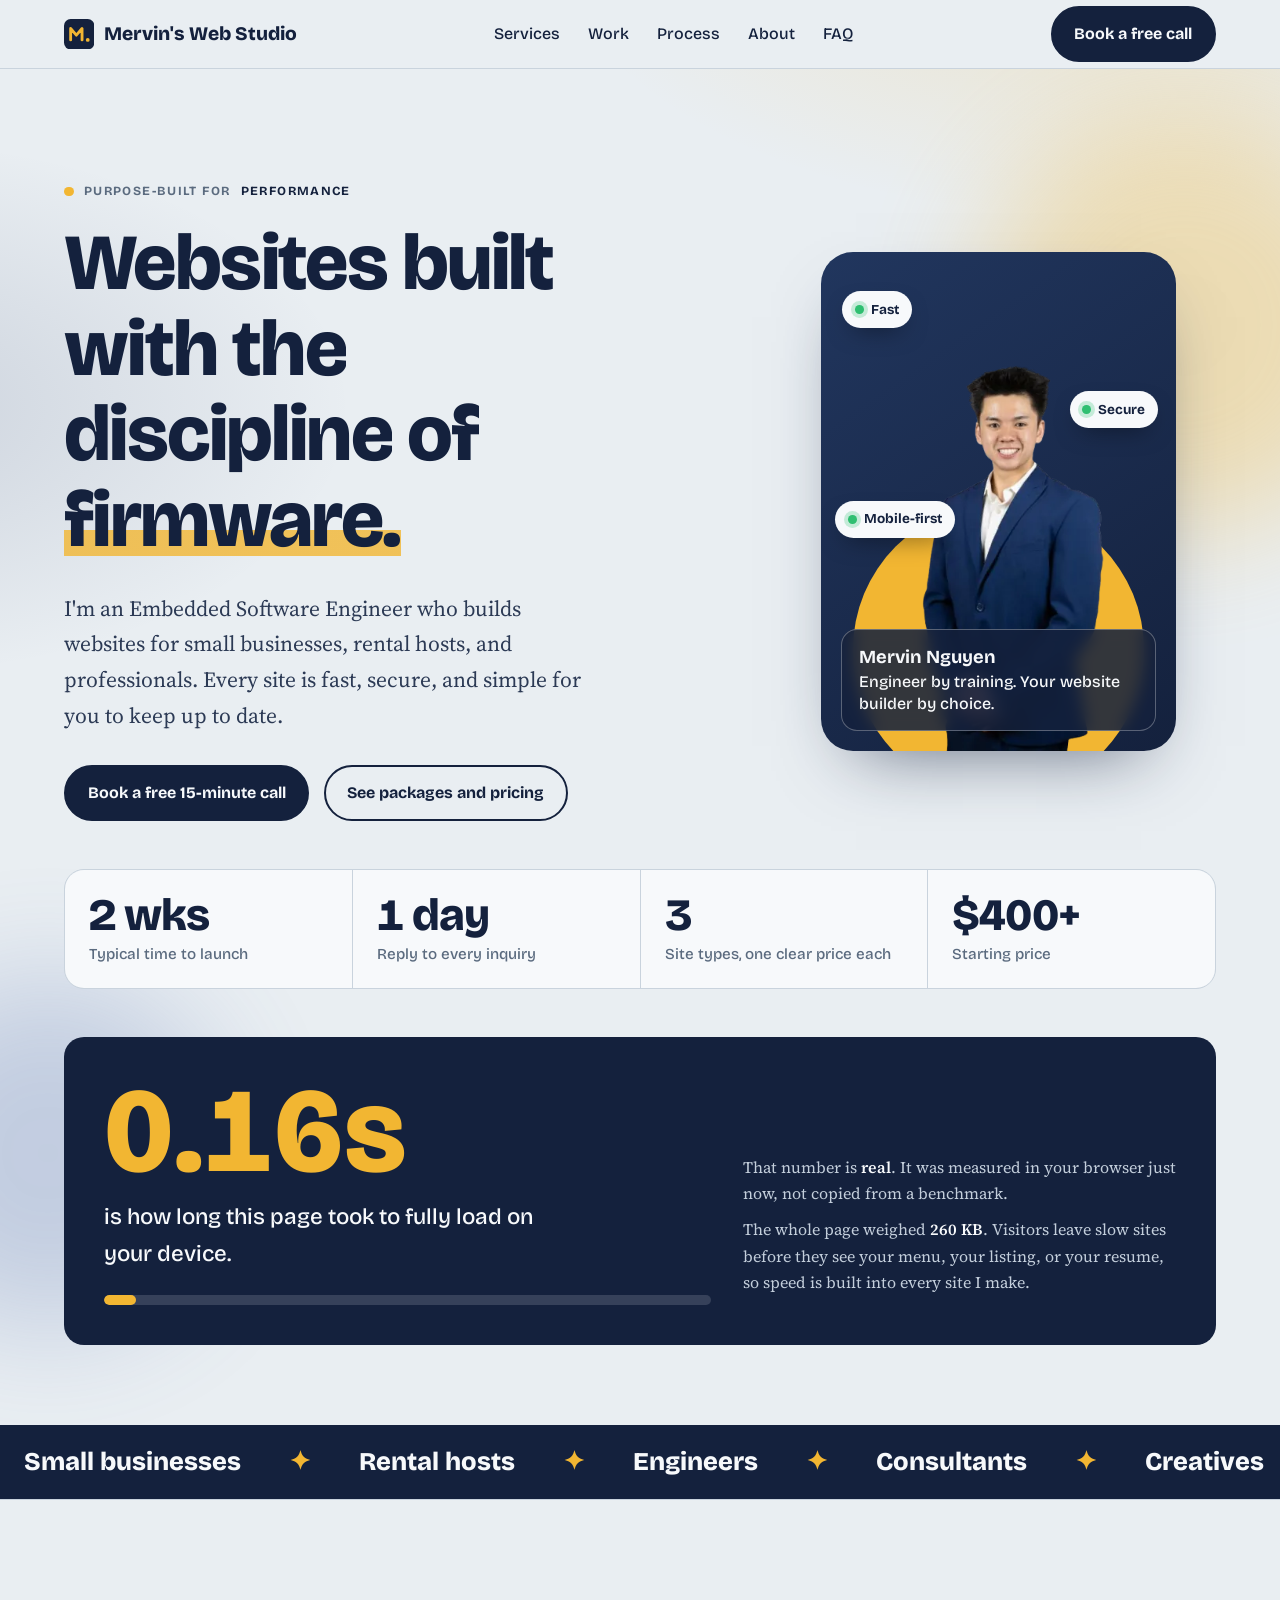
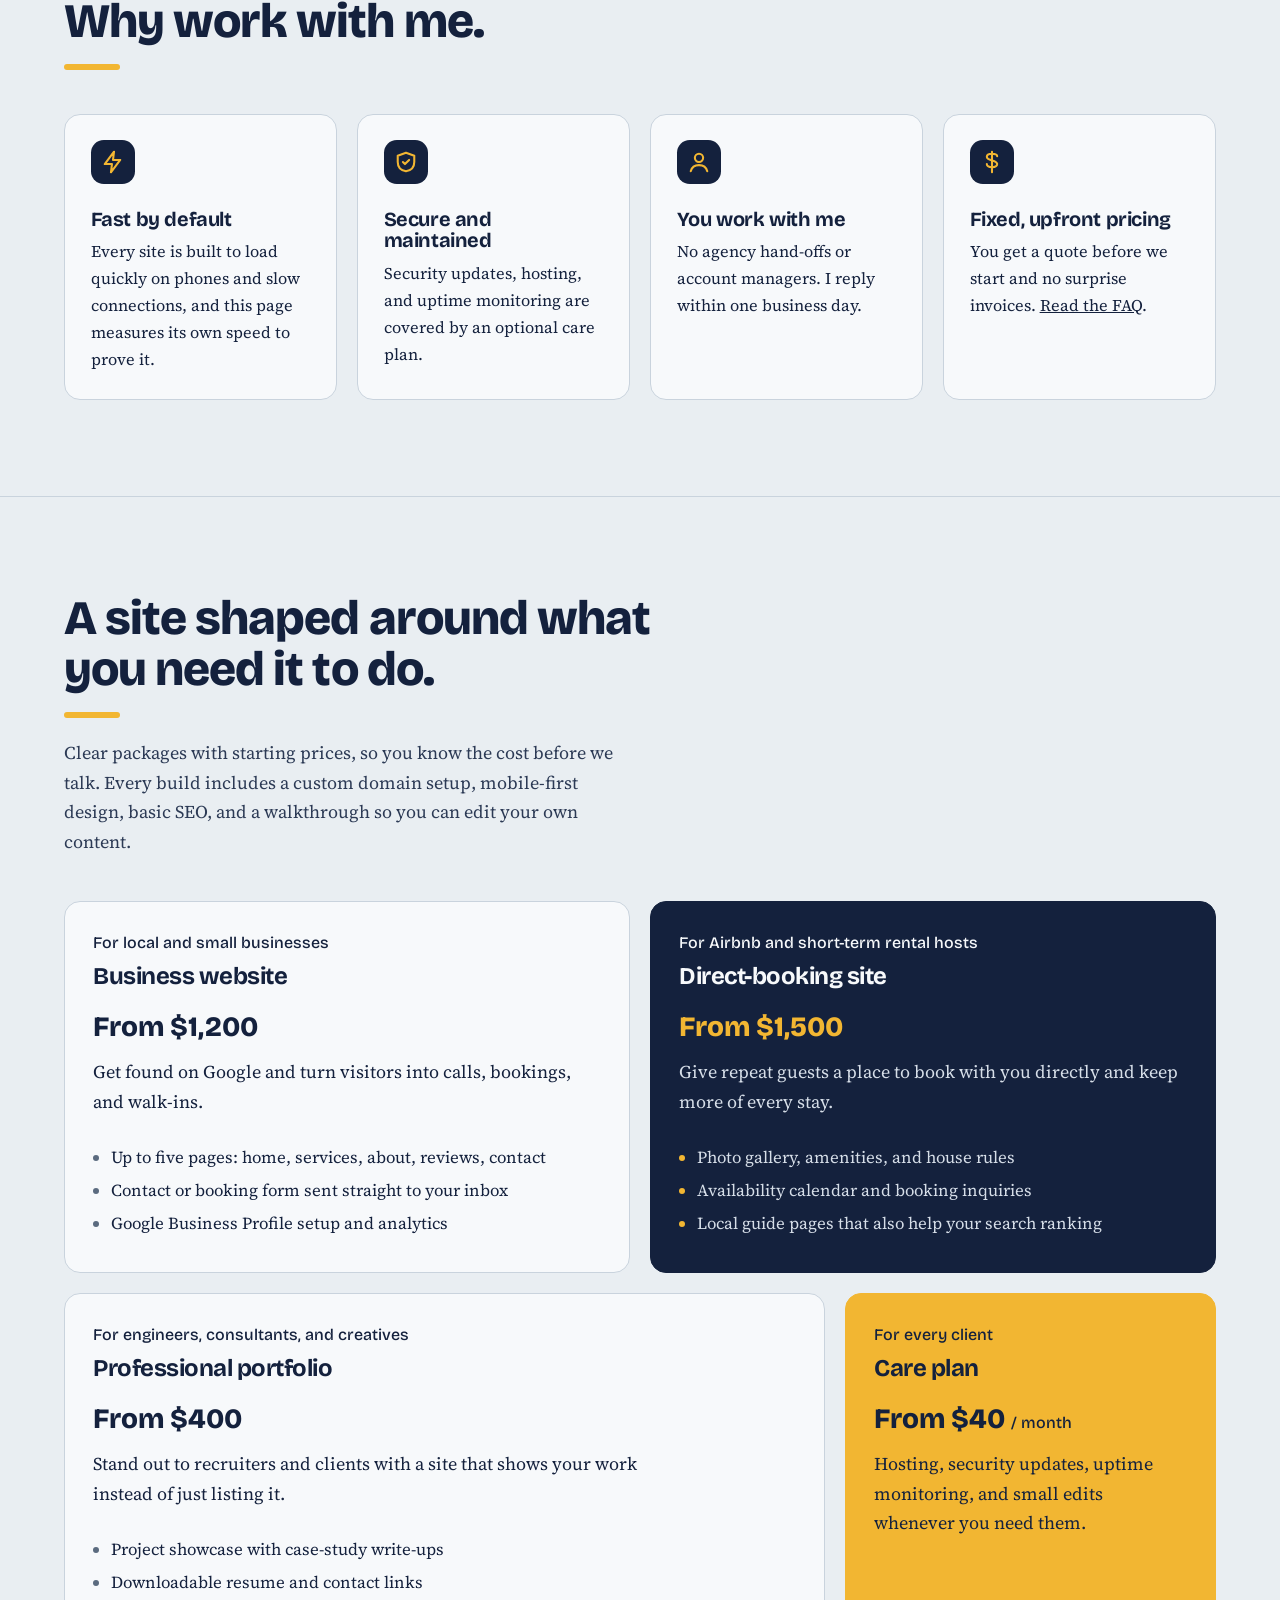
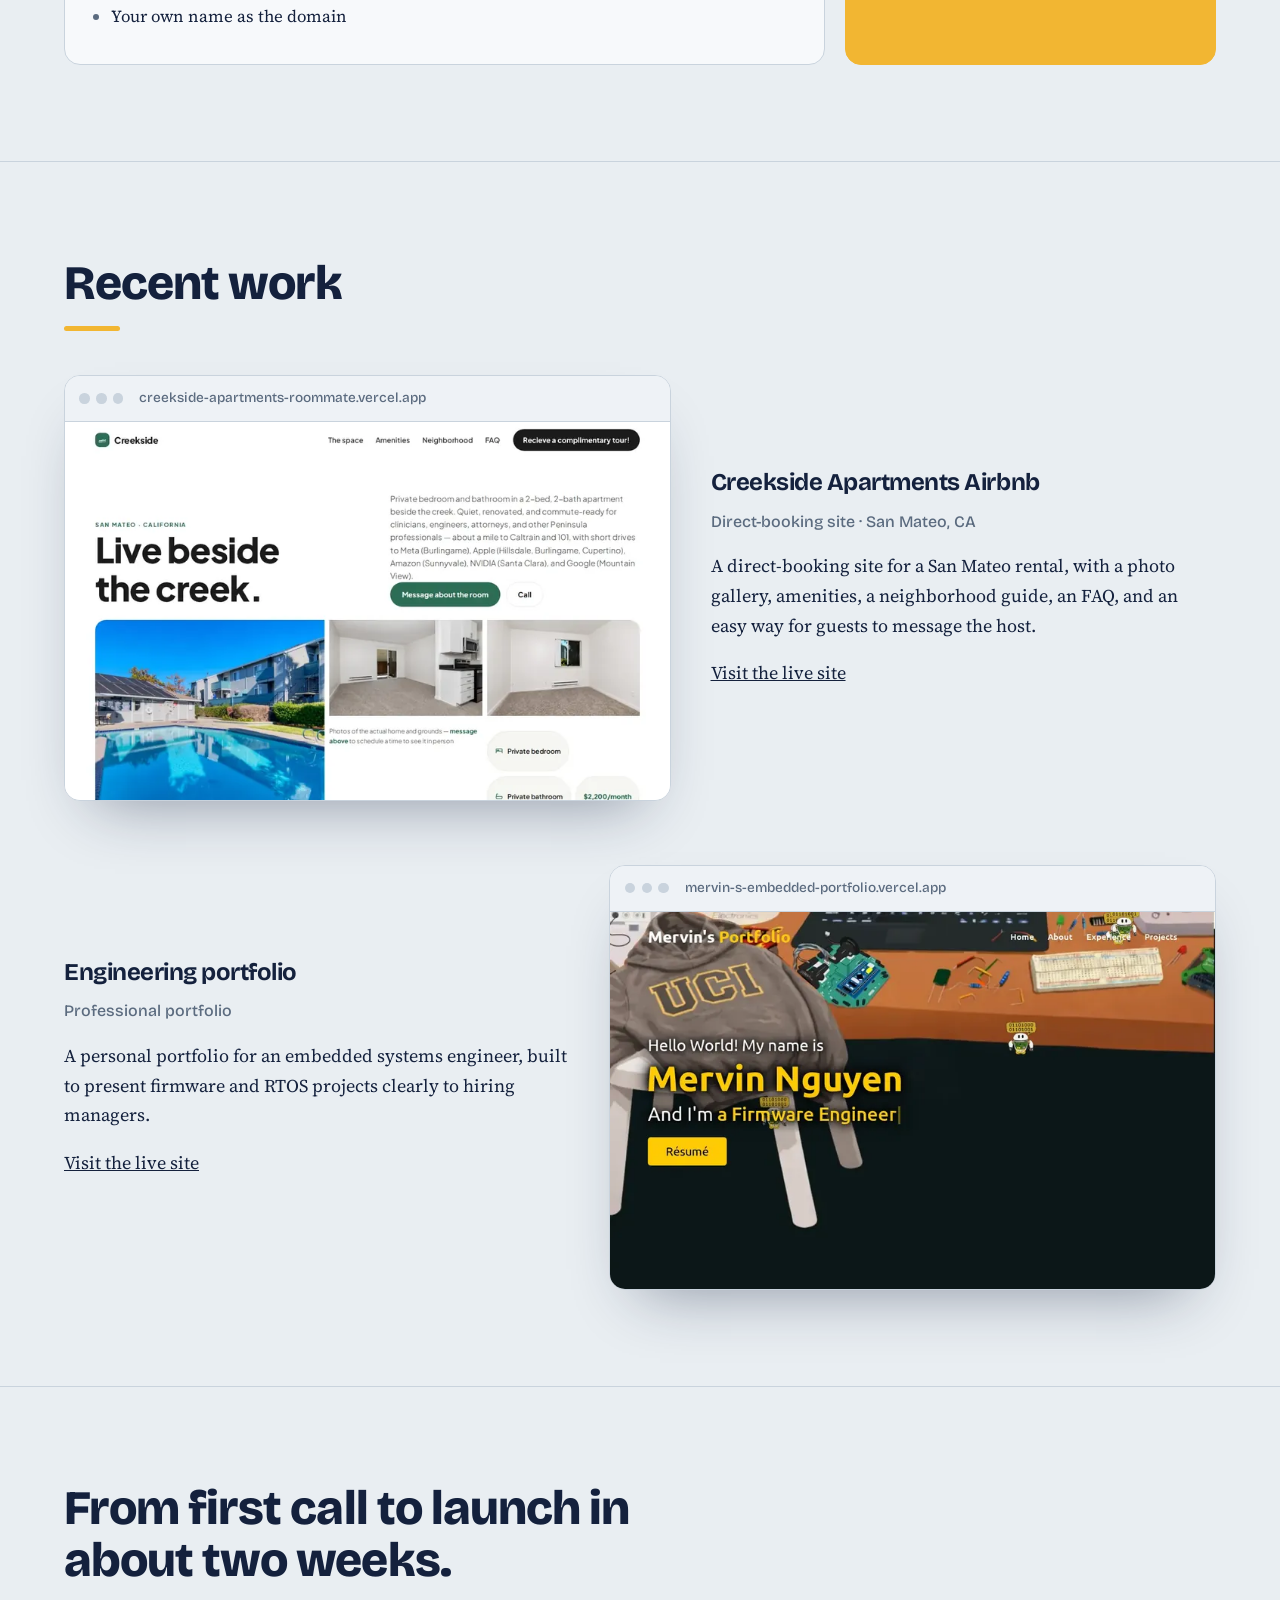
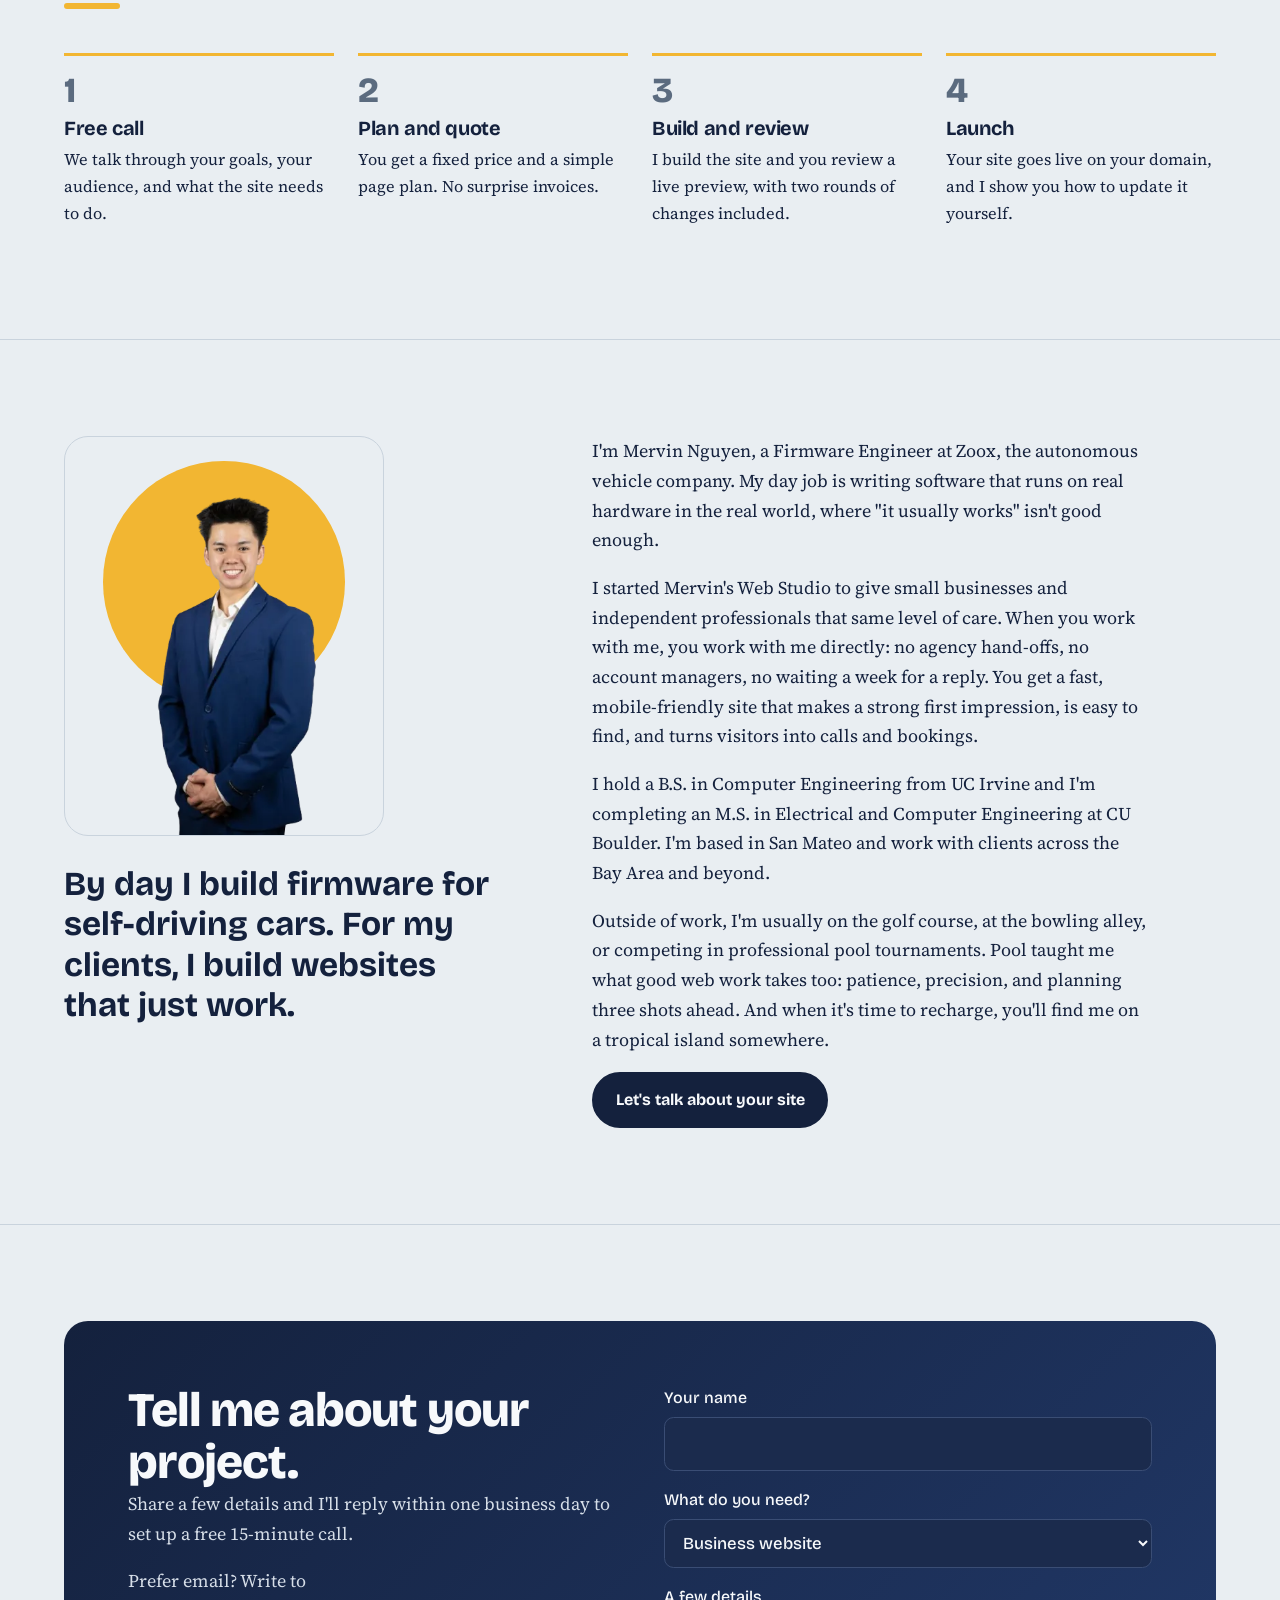
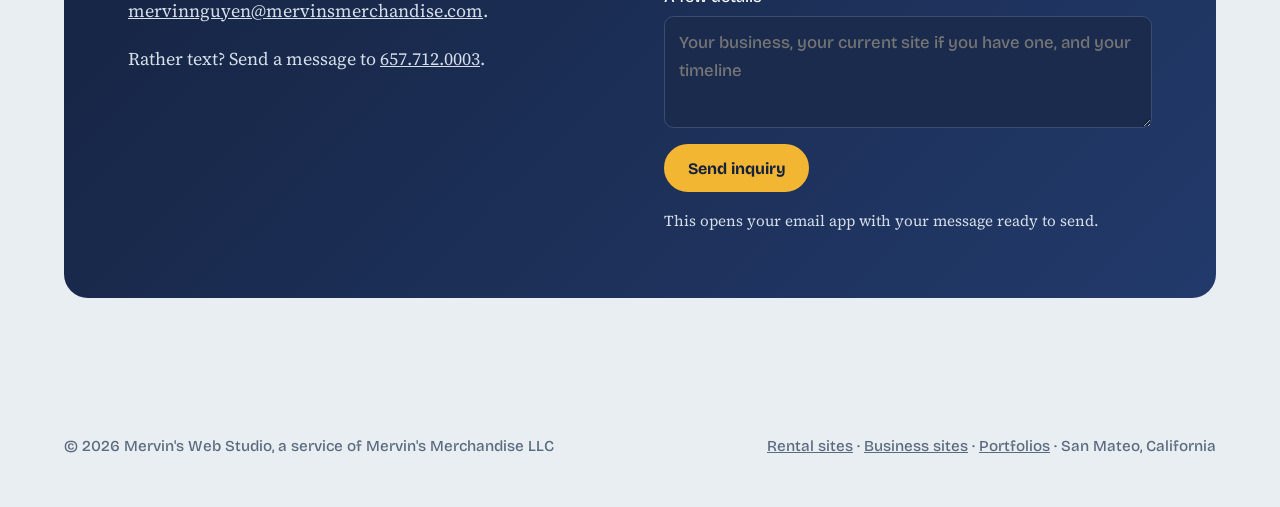
==== index.html @ 82537001 "Optimize website performance and SEO Self-host fonts, add responsive image variants and caching, and" ====
<!DOCTYPE html>
<html lang="en">
<head>
<meta charset="utf-8">
<meta name="viewport" content="width=device-width, initial-scale=1, viewport-fit=cover">
<title>Mervin's Web Studio | Fast, reliable websites for businesses, hosts, and professionals</title>
<meta name="description" content="Custom websites built by a firmware engineer. Business sites, direct-booking sites for rental hosts, and professional portfolios. Fast, secure, and easy to maintain.">
<meta property="og:title" content="Mervin's Web Studio">
<meta property="og:description" content="Fast, reliable websites for small businesses, rental hosts, and professionals.">
<meta property="og:url" content="https://mervinswebstudio.com/">
<link rel="canonical" href="https://mervinswebstudio.com/">
<meta property="og:type" content="website">
<meta property="og:site_name" content="Mervin's Web Studio">
<meta property="og:locale" content="en_US">
<meta property="og:image" content="https://mervinswebstudio.com/images/portfolio-embedded.webp">
<meta property="og:image:alt" content="A preview of a professional portfolio website built by Mervin's Web Studio">
<meta name="twitter:card" content="summary_large_image">
<meta name="twitter:title" content="Mervin's Web Studio | Fast, reliable websites">
<meta name="twitter:description" content="Fast, reliable websites for small businesses, rental hosts, and professionals.">
<meta name="twitter:image" content="https://mervinswebstudio.com/images/portfolio-embedded.webp">
<meta name="twitter:image:alt" content="A preview of a professional portfolio website built by Mervin's Web Studio">
<link rel="preload" as="image" href="images/mervin-nguyen.webp" fetchpriority="high">
<link rel="preload" href="fonts/bricolage-grotesque-latin.woff2" as="font" type="font/woff2" crossorigin>
<link rel="preload" href="fonts/source-serif-4-latin.woff2" as="font" type="font/woff2" crossorigin>
<script type="application/ld+json">{"@context":"https://schema.org","@type":"ProfessionalService","name":"Mervin's Web Studio","url":"https://mervinswebstudio.com/","description":"Custom websites for small businesses, rental hosts, and professionals.","email":"mervinnguyen@mervinsmerchandise.com","image":"https://mervinswebstudio.com/images/mervin-nguyen.webp","founder":{"@type":"Person","name":"Mervin Nguyen"},"areaServed":"US","serviceType":["Web design","Website development","Direct-booking websites"]}</script>
<meta name="theme-color" content="#14213D">
<link rel="icon" href="data:image/svg+xml,<svg xmlns='http://www.w3.org/2000/svg' viewBox='0 0 64 64'><rect width='64' height='64' rx='14' fill='%2314213D'/><path d='M14 44V20l12 14 12-14v24' fill='none' stroke='%23F2B632' stroke-width='6' stroke-linecap='round' stroke-linejoin='round'/><circle cx='50' cy='44' r='4' fill='%23F2B632'/></svg>">
<link rel="stylesheet" href="fonts.css">
<style>
  :root {
    --fog: #E9EEF2;
    --paper: #F7F9FB;
    --harbor: #14213D;
    --slate: #5B6B7F;
    --marigold: #F2B632;
    --line: #C9D3DD;
    --display: "Bricolage Grotesque", "Helvetica Neue", Arial, sans-serif;
    --body: "Source Serif 4", Georgia, "Times New Roman", serif;
    --wrap: 72rem;
    box-sizing: border-box;
    padding-top: env(safe-area-inset-top, 0px);
    padding-bottom: env(safe-area-inset-bottom, 0px);
  }
  *, *::before, *::after { box-sizing: inherit; }
  html { scroll-behavior: smooth; scroll-padding-top: calc(4.5rem + env(safe-area-inset-top, 0px)); }
  @media (prefers-reduced-motion: reduce) { html { scroll-behavior: auto; } * { transition: none !important; animation: none !important; } }
  body {
    margin: 0;
    background: var(--fog);
    color: var(--harbor);
    font-family: var(--body);
    font-size: 1.125rem;
    line-height: 1.65;
    -webkit-font-smoothing: antialiased;
  }
  img { max-width: 100%; }
  a { color: inherit; }
  :focus-visible { outline: 3px solid var(--marigold); outline-offset: 3px; border-radius: 4px; }
  .wrap { width: min(var(--wrap), 100% - 2.5rem); margin-inline: auto; }
  h1, h2, h3 { font-family: var(--display); line-height: 1.08; margin: 0; letter-spacing: -0.02em; }
  h2 { font-size: clamp(2rem, 4.5vw, 3rem); font-weight: 800; max-width: 20ch; }
  h3 { font-size: 1.5rem; font-weight: 700; }
  p { margin: 0 0 1em; max-width: 62ch; }
  .motion-ready [data-reveal="up"] {
    opacity: 0; transform: translateY(1.25rem);
    transition: opacity 700ms ease, transform 700ms cubic-bezier(.2, .7, .2, 1);
    transition-delay: var(--reveal-delay, 0ms);
  }
  .motion-ready [data-reveal="up"].is-visible { opacity: 1; transform: translateY(0); }
  @media (max-width: 560px) {
    .motion-ready [data-reveal="up"] { transition-duration: 550ms; }
  }

  /* Header */
  .top {
    position: sticky; top: env(safe-area-inset-top, 0px); z-index: 10;
    background: rgba(233, 238, 242, 0.92);
    backdrop-filter: blur(8px);
    border-bottom: 1px solid var(--line);
  }
  .top .wrap { display: flex; align-items: center; justify-content: space-between; height: 4.25rem; gap: 1rem; }
  .brand { font-family: var(--display); font-weight: 800; font-size: 1.2rem; text-decoration: none; display: flex; align-items: center; gap: .6rem; }
  .brand-mark { width: 1.9rem; height: 1.9rem; }
  .nav { display: flex; gap: 1.75rem; font-family: var(--display); font-weight: 500; font-size: 1rem; }
  .nav a { text-decoration: none; }
  .nav a:hover { text-decoration: underline; text-underline-offset: 4px; }
  .btn {
    display: inline-block; font-family: var(--display); font-weight: 700; font-size: 1rem;
    padding: .8rem 1.35rem; border-radius: 999px; text-decoration: none; border: 2px solid var(--harbor);
    background: var(--harbor); color: var(--paper); cursor: pointer;
  }
  .btn:hover { background: #1f3160; border-color: #1f3160; }
  .btn.ghost { background: transparent; color: var(--harbor); }
  .btn.ghost:hover { background: var(--harbor); color: var(--paper); }
  .menu-btn, .nav .nav-cta { display: none; }
  @media (max-width: 760px) {
    .top .wrap { height: 3.75rem; gap: .6rem; }
    .brand { font-size: 1.05rem; white-space: nowrap; margin-right: auto; }
    .brand-mark { width: 1.7rem; height: 1.7rem; }
    .top .btn { padding: .55rem 1rem; font-size: .92rem; white-space: nowrap; }
    .menu-btn {
      display: grid; place-items: center; width: 2.75rem; height: 2.75rem; flex: none;
      border: 1px solid var(--line); border-radius: .7rem; background: var(--paper); color: var(--harbor); cursor: pointer;
    }
    .menu-btn svg { width: 1.3rem; height: 1.3rem; }
    .menu-btn .close, .top.open .menu-btn .open { display: none; }
    .top.open .menu-btn .close { display: block; }
    .nav {
      display: none; position: absolute; top: 100%; left: 0; right: 0; flex-direction: column; gap: 0;
      background: var(--paper); border-bottom: 1px solid var(--line); box-shadow: 0 20px 30px -20px rgba(20, 33, 61, .35);
      padding: .5rem 1.25rem 1rem;
    }
    .top.open .nav { display: flex; }
    .nav a { padding: .9rem 0; font-size: 1.1rem; border-bottom: 1px solid var(--fog); }
    .nav a:last-child { border-bottom: 0; }
    .nav .nav-cta { display: block; margin-top: .75rem; padding: .9rem 1rem; text-align: center; color: var(--paper); }
  }
  @media (max-width: 480px) { .top .wrap > .btn { display: none; } }
  @media (max-width: 330px) { .brand-name { display: none; } }

  /* Hero */
  .hero { padding: clamp(3.5rem, 9vw, 7rem) 0 clamp(3rem, 7vw, 5rem); }
  .hero > .wrap { display: grid; grid-template-columns: minmax(0, 1.2fr) minmax(16rem, .8fr); align-items: center; gap: clamp(2rem, 5vw, 5rem); }
  .hero-kicker {
    display: flex; align-items: center; gap: .65rem; margin: 0 0 1.15rem;
    font-family: var(--display); font-size: .78rem; font-weight: 700;
    letter-spacing: .11em; text-transform: uppercase; color: var(--slate);
  }
  .hero-kicker::before { content: ""; width: .6rem; height: .6rem; border-radius: 50%; background: var(--marigold); }
  .hero h1 { font-size: clamp(2.7rem, 6.2vw, 5.6rem); font-weight: 800; max-width: 12ch; }
  .hero .lede { font-size: clamp(1.15rem, 2vw, 1.35rem); margin-top: 1.75rem; color: #2c3a55; max-width: 48ch; }
  .hero .actions { display: flex; flex-wrap: wrap; gap: .9rem; margin-top: 2rem; }
  .hero-portrait {
    position: relative; isolation: isolate; min-height: clamp(24rem, 39vw, 34rem);
    border-radius: 2rem; overflow: hidden;
    background: linear-gradient(145deg, #21365e, var(--harbor));
    box-shadow: 0 30px 70px -35px rgba(20, 33, 61, .7);
  }
  .hero-portrait::before {
    content: ""; position: absolute; z-index: -1; left: 9%; bottom: -9%;
    width: 82%; aspect-ratio: 1; border-radius: 50%; background: var(--marigold);
  }
  .hero-portrait img {
    position: absolute; bottom: 0; left: 50%; transform: translateX(-50%);
    width: min(90%, 25rem); height: 96%; object-fit: contain; object-position: bottom;
  }
  .hero-portrait figcaption {
    position: absolute; z-index: 1; left: 1.25rem; right: 1.25rem; bottom: 1.25rem;
    padding: .9rem 1.1rem; border: 1px solid rgba(247, 249, 251, .3);
    border-radius: 1rem; background: rgba(20, 33, 61, .86); color: var(--paper);
    font-family: var(--display); font-size: 1rem; line-height: 1.4;
    backdrop-filter: blur(8px);
  }
  .hero-portrait figcaption strong { display: block; font-size: 1.15rem; }
  @media (max-width: 760px) {
    .hero > .wrap { grid-template-columns: 1fr; }
    .hero h1 { max-width: 14ch; }
    .hero-portrait { width: min(100%, 28rem); min-height: 26rem; margin-inline: auto; }
  }

  /* Live measurement of this page's load time */
  .readout {
    grid-column: 1 / -1; margin-top: clamp(3rem, 7vw, 4.5rem);
    background: var(--harbor); color: var(--paper);
    border-radius: 1.25rem; padding: clamp(1.5rem, 4vw, 2.5rem);
    display: grid; grid-template-columns: 1.4fr 1fr; gap: 2rem; align-items: end;
  }
  .readout-time { font-family: var(--display); font-weight: 800; font-size: clamp(3.5rem, 11vw, 7.5rem); line-height: .9; color: var(--marigold); font-variant-numeric: tabular-nums; }
  .readout-sentence { font-family: var(--display); font-size: clamp(1.1rem, 2.2vw, 1.4rem); font-weight: 500; margin-top: .9rem; max-width: 30ch; }
  .readout-bar { height: .6rem; border-radius: 99px; background: rgba(247, 249, 251, .15); overflow: hidden; margin-top: 1.4rem; }
  .readout-bar span { display: block; height: 100%; width: 0; background: var(--marigold); border-radius: 99px; transition: width 900ms cubic-bezier(.2,.7,.2,1); }
  .readout-notes { font-size: 1rem; color: #c3cedb; }
  .readout-notes p { margin: 0 0 .6rem; }
  .readout-notes strong { color: var(--paper); font-weight: 600; }
  @media (max-width: 760px) { .readout { grid-template-columns: 1fr; } }

  /* Sections */
  section.block { padding: clamp(3.5rem, 8vw, 6rem) 0; border-top: 1px solid var(--line); }
  .intro { margin-top: 1.25rem; color: #2c3a55; }

  /* Services: deliberately uneven so each audience gets its own shape */
  .services { display: grid; grid-template-columns: repeat(6, 1fr); gap: 1.25rem; margin-top: 2.75rem; }
  .svc { background: var(--paper); border: 1px solid var(--line); border-radius: 1rem; padding: 1.75rem; display: flex; flex-direction: column; }
  .svc.business { grid-column: span 3; }
  .svc.rental { grid-column: span 3; background: var(--harbor); color: var(--paper); border-color: var(--harbor); }
  .svc.rental .price, .svc.rental li::marker { color: var(--marigold); }
  .svc.rental p, .svc.rental li { color: #d6dee8; }
  .svc.portfolio { grid-column: span 4; }
  .svc.care { grid-column: span 2; background: var(--marigold); border-color: var(--marigold); }
  .svc .for { font-family: var(--display); font-weight: 500; font-size: 1rem; margin-bottom: .5rem; }
  .svc .price { font-family: var(--display); font-weight: 800; font-size: 1.75rem; margin: .9rem 0 .4rem; }
  .svc .price small { font-size: 1rem; font-weight: 500; }
  .svc ul { margin: .6rem 0 0; padding-left: 1.1rem; font-size: 1.05rem; }
  .svc li { margin-bottom: .35rem; }
  .svc li::marker { color: var(--slate); }
  @media (max-width: 900px) { .svc.business, .svc.rental, .svc.portfolio, .svc.care { grid-column: span 6; } }

  /* Work */
  .work { display: grid; grid-template-columns: 1.2fr 1fr; gap: 2.5rem; margin-top: 2.75rem; align-items: center; }
  .shot {
    background: var(--paper); border: 1px solid var(--line); border-radius: 1rem; overflow: hidden;
    box-shadow: 0 30px 60px -30px rgba(20, 33, 61, .45);
  }
  .shot-bar { display: flex; align-items: center; gap: .4rem; padding: .7rem .9rem; border-bottom: 1px solid var(--line); background: #eef2f6; }
  .shot-bar i { width: .65rem; height: .65rem; border-radius: 50%; background: var(--line); display: block; }
  .shot-bar span { margin-left: .6rem; font-family: var(--display); font-size: .85rem; color: var(--slate); }
  .shot img { display: block; width: 100%; height: auto; transition: transform 600ms cubic-bezier(.2, .7, .2, 1); }
  .shot { display: block; text-decoration: none; }
  .shot:hover img { transform: scale(1.04); }
  .work + .work { margin-top: 4rem; }
  .work.flip { grid-template-columns: 1fr 1.2fr; }
  .work.flip .shot { order: 2; }
  .work h3 { margin-bottom: .8rem; }
  .work .meta { font-family: var(--display); color: var(--slate); font-size: 1rem; margin-bottom: 1rem; }
  @media (max-width: 860px) { .work, .work.flip { grid-template-columns: 1fr; } .work.flip .shot { order: 0; } .work + .work { margin-top: 3rem; } }

  /* Process: a real sequence, so numbers earn their place */
  .steps { list-style: none; padding: 0; margin: 2.75rem 0 0; display: grid; grid-template-columns: repeat(4, 1fr); gap: 1.5rem; counter-reset: step; }
  .steps li { counter-increment: step; border-top: 3px solid var(--harbor); padding-top: 1.1rem; }
  .steps li::before { content: counter(step); font-family: var(--display); font-weight: 800; font-size: 2.2rem; line-height: 1; display: block; margin-bottom: .6rem; color: var(--slate); }
  .steps h3 { font-size: 1.25rem; margin-bottom: .4rem; }
  .steps p { font-size: 1.02rem; }
  @media (max-width: 860px) { .steps { grid-template-columns: repeat(2, 1fr); } }
  @media (max-width: 520px) { .steps { grid-template-columns: 1fr; } }

  /* About */
  .about { display: grid; grid-template-columns: 1fr 1.3fr; gap: 3rem; align-items: start; }
  .about .portrait { position: relative; margin: 0 0 1.75rem; max-width: 20rem; aspect-ratio: 4 / 5; border-radius: 1.5rem; overflow: hidden; background: var(--fog); border: 1px solid var(--line); display: flex; align-items: flex-end; justify-content: center; }
  .about .portrait::before { content: ""; position: absolute; left: 12%; top: 6%; width: 76%; aspect-ratio: 1; border-radius: 50%; background: var(--marigold); }
  .about .portrait img { position: relative; width: 88%; height: auto; display: block; }
  .about blockquote { margin: 0; font-family: var(--display); font-weight: 700; font-size: clamp(1.5rem, 3vw, 2.1rem); line-height: 1.2; max-width: 20ch; }
  @media (max-width: 860px) { .about { grid-template-columns: 1fr; gap: 1.5rem; } }

  /* Contact */
  .contact { background: var(--harbor); color: var(--paper); border-radius: 1.5rem; padding: clamp(2rem, 6vw, 4rem); display: grid; grid-template-columns: 1fr 1fr; gap: 3rem; }
  .contact h2 { color: var(--paper); }
  .contact p { color: #d6dee8; }
  form { display: grid; gap: 1rem; }
  label { font-family: var(--display); font-weight: 500; font-size: 1rem; display: grid; gap: .35rem; }
  input, select, textarea {
    font: inherit; font-size: 1.05rem; padding: .75rem .9rem; border-radius: .6rem;
    border: 1px solid #3a4d74; background: #1b2b4d; color: var(--paper); width: 100%;
  }
  textarea { min-height: 7rem; resize: vertical; }
  .contact .btn { background: var(--marigold); border-color: var(--marigold); color: var(--harbor); justify-self: start; }
  .contact .btn:hover { background: #ffc94d; border-color: #ffc94d; }
  .form-note { font-size: .95rem; color: #aebbd0; margin: 0; }
  @media (max-width: 860px) { .contact { grid-template-columns: 1fr; } }

  footer { padding: 2.5rem 0 3rem; font-family: var(--display); font-size: .95rem; color: var(--slate); }
  footer .wrap { display: flex; flex-wrap: wrap; justify-content: space-between; gap: 1rem; }

  /* Phones */
  .contact > * { min-width: 0; }
  .contact a { overflow-wrap: anywhere; }
  @media (max-width: 560px) {
    body { font-size: 1.0625rem; }
    .hero .actions .btn, .about .btn, .contact .btn { display: block; width: 100%; text-align: center; padding-block: .95rem; }
    .contact .btn { justify-self: stretch; }
    .svc { padding: 1.4rem; }
    .about .portrait { max-width: 17rem; margin-inline: auto; }
    .contact { padding: 1.75rem 1.25rem; border-radius: 1.25rem; gap: 2rem; }
    .contact h2 { margin-bottom: .75rem; }
    footer .wrap { flex-direction: column; gap: .5rem; }
  }

  /* Advanced polish: progress, hero depth, motion, interaction */
  .progress { position: fixed; inset: 0 0 auto 0; height: 3px; z-index: 30; pointer-events: none; transform-origin: 0 50%; transform: scaleX(var(--p, 0)); background: linear-gradient(90deg, var(--marigold), #ffdd8a); }
  .top { transition: box-shadow 300ms ease, background 300ms ease; }
  .top.scrolled { background: rgba(247, 249, 251, .94); box-shadow: 0 12px 30px -20px rgba(20, 33, 61, .45); }
  .nav a { position: relative; }
  .nav a.active::after { content: ""; position: absolute; left: 0; right: 0; bottom: -.35rem; height: 3px; border-radius: 3px; background: var(--marigold); }
  .btn { transition: transform 220ms ease, background 200ms ease, border-color 200ms ease, box-shadow 200ms ease; }
  .btn:hover { box-shadow: 0 14px 26px -14px rgba(20, 33, 61, .65); }
  .hero .actions .btn:first-child { animation: ring 2.8s ease-out infinite; }
  @keyframes ring { 0% { box-shadow: 0 0 0 0 rgba(242, 182, 50, .6); } 70%, 100% { box-shadow: 0 0 0 .9rem rgba(242, 182, 50, 0); } }

  .hero {
    position: relative; overflow: clip;
    background:
      radial-gradient(60rem 30rem at 88% -10%, rgba(242, 182, 50, .22), transparent 60%),
      radial-gradient(50rem 28rem at -10% 25%, rgba(31, 49, 96, .14), transparent 60%);
  }
  .hero::before {
    content: ""; position: absolute; inset: 0; pointer-events: none; opacity: var(--glow, 0); transition: opacity 400ms ease;
    background: radial-gradient(24rem circle at var(--mx, 70%) var(--my, 30%), rgba(242, 182, 50, .2), transparent 62%);
  }
  .hero > .wrap { position: relative; z-index: 1; row-gap: clamp(2rem, 4vw, 3rem); }
  .orb { position: absolute; z-index: 0; border-radius: 50%; filter: blur(60px); pointer-events: none; translate: 0 var(--py, 0px); }
  .orb.o1 { width: 26rem; height: 26rem; right: -7rem; top: 3rem; background: var(--marigold); opacity: .32; animation: drift 14s ease-in-out infinite alternate; }
  .orb.o2 { width: 22rem; height: 22rem; left: -8rem; bottom: 6rem; background: #3b5aa3; opacity: .22; animation: drift 18s ease-in-out infinite alternate-reverse; }
  @keyframes drift { to { transform: translate3d(2.5rem, -1.5rem, 0) scale(1.12); } }

  .rot { display: inline-block; color: var(--harbor); transition: opacity 350ms ease, transform 350ms ease; }
  .rot.swap { opacity: 0; transform: translateY(.5em); }
  .hero .hero-kicker { align-items: baseline; flex-wrap: wrap; }
  .hero .hero-kicker::before { align-self: center; }

  .hl { background: linear-gradient(transparent 62%, rgba(242, 182, 50, .8) 62% 92%, transparent 92%) no-repeat; background-size: 100% 100%; -webkit-box-decoration-break: clone; box-decoration-break: clone; transition: background-size 900ms cubic-bezier(.2, .7, .2, 1) 700ms; }
  .motion-ready .hl { background-size: 0% 100%; }
  .motion-ready .is-visible .hl { background-size: 100% 100%; }
  .w { display: inline-block; overflow: hidden; vertical-align: bottom; padding-bottom: .16em; margin-bottom: -.16em; }
  .w > span { display: inline-block; transform: translateY(115%); transition: transform 800ms cubic-bezier(.2, .7, .2, 1) calc(var(--i, 0) * 70ms + 150ms); }
  .is-visible .w > span { transform: none; }
  .w > .hl { transform: translateY(115%); display: inline-block; transition: transform 800ms cubic-bezier(.2, .7, .2, 1) calc(var(--i, 0) * 70ms + 150ms), background-size 900ms cubic-bezier(.2, .7, .2, 1) 900ms; }
  .is-visible .w > .hl { transform: none; }

  .hero-portrait img { transform: translateX(-50%) translate(var(--tx, 0px), var(--ty, 0px)); transition: transform 250ms ease-out; }
  .chip {
    position: absolute; z-index: 2; display: flex; align-items: center; gap: .45rem; padding: .45rem .8rem; border-radius: 99px;
    background: var(--paper); color: var(--harbor); font-family: var(--display); font-weight: 700; font-size: .85rem;
    box-shadow: 0 10px 25px -10px rgba(0, 0, 0, .5); animation: bob 5s ease-in-out infinite;
  }
  .chip i { width: .55rem; height: .55rem; border-radius: 50%; background: #2fbf71; box-shadow: 0 0 0 .25rem rgba(47, 191, 113, .25); }
  .chip.c1 { top: 8%; left: 6%; }
  .chip.c2 { top: 28%; right: 5%; animation-delay: -1.7s; }
  .chip.c3 { top: 50%; left: 4%; animation-delay: -3.2s; }
  @keyframes bob { 50% { transform: translateY(-.6rem); } }

  .stats { grid-column: 1 / -1; display: grid; grid-template-columns: repeat(4, 1fr); gap: 1px; background: var(--line); border: 1px solid var(--line); border-radius: 1.25rem; overflow: hidden; }
  .stat { background: var(--paper); padding: 1.4rem 1.5rem; }
  .stat b { display: block; font-family: var(--display); font-weight: 800; font-size: clamp(2rem, 4vw, 2.8rem); line-height: 1; letter-spacing: -.02em; font-variant-numeric: tabular-nums; }
  .stat span { display: block; margin-top: .5rem; font-family: var(--display); font-size: .95rem; color: var(--slate); line-height: 1.3; }
  .hero > .wrap > .readout { margin-top: 0; }

  .marquee { background: var(--harbor); color: var(--paper); overflow: hidden; padding: 1rem 0; }
  .marquee-track { display: flex; flex-wrap: wrap; justify-content: center; }
  .marquee-track span { font-family: var(--display); font-weight: 800; font-size: clamp(1.1rem, 2.4vw, 1.6rem); padding: 0 1.5rem; white-space: nowrap; }
  .marquee-track span::after { content: "\2726"; color: var(--marigold); margin-left: 3rem; }
  .motion-ready .marquee-track { flex-wrap: nowrap; justify-content: flex-start; width: max-content; animation: marquee 34s linear infinite; }
  .motion-ready .marquee:hover .marquee-track { animation-play-state: paused; }
  @keyframes marquee { to { transform: translateX(-50%); } }

  section.block .wrap > h2::after { content: ""; display: block; width: 3.5rem; height: .35rem; border-radius: 99px; background: var(--marigold); margin-top: 1rem; transition: width 800ms cubic-bezier(.2, .7, .2, 1) 300ms; }
  .motion-ready section.block .wrap > h2::after { width: 0; }
  .motion-ready section.block .wrap > h2.is-visible::after { width: 3.5rem; }

  .svc { position: relative; overflow: hidden; }
  .svc::after { content: ""; position: absolute; inset: 0; pointer-events: none; opacity: 0; transition: opacity 300ms ease; background: radial-gradient(18rem circle at var(--mx, 50%) var(--my, 50%), rgba(242, 182, 50, .24), transparent 65%); }
  .svc:hover::after { opacity: 1; }
  .svc:hover { box-shadow: 0 26px 50px -28px rgba(20, 33, 61, .6); }
  .shot:hover { box-shadow: 0 36px 70px -30px rgba(20, 33, 61, .55); }

  .steps li { position: relative; }
  .motion-ready .steps li::after { content: ""; position: absolute; left: 0; right: 0; top: -3px; height: 3px; background: var(--marigold); transform: scaleX(0); transform-origin: 0 50%; transition: transform 900ms cubic-bezier(.2, .7, .2, 1) calc(var(--reveal-delay, 0ms) + 250ms); }
  .motion-ready .steps li.is-visible::after { transform: scaleX(1); }

  .contact { background: linear-gradient(135deg, var(--harbor), #223a6b); }
  input:focus, select:focus, textarea:focus { outline: none; border-color: var(--marigold); box-shadow: 0 0 0 3px rgba(242, 182, 50, .3); }

  .why { display: grid; grid-template-columns: repeat(4, 1fr); gap: 1.25rem; margin-top: 2.75rem; }
  .why .card { background: var(--paper); border: 1px solid var(--line); border-radius: 1rem; padding: 1.6rem; transition: transform 250ms ease, box-shadow 250ms ease; }
  .why .card:hover { transform: translateY(-.35rem); box-shadow: 0 26px 50px -28px rgba(20, 33, 61, .6); }
  .why .card svg { width: 2.75rem; height: 2.75rem; padding: .6rem; border-radius: .8rem; background: var(--harbor); color: var(--marigold); margin-bottom: 1rem; }
  .why .card h3 { font-size: 1.25rem; margin-bottom: .5rem; }
  .why .card p { font-size: 1.02rem; margin: 0; }
  @media (max-width: 1000px) { .why { grid-template-columns: repeat(2, 1fr); } }
  @media (max-width: 520px) { .why { grid-template-columns: 1fr; } }

  @media (max-width: 760px) {
    .stats { grid-template-columns: repeat(2, 1fr); }
    .nav a.active::after { display: none; }
    .nav a.active { font-weight: 700; }
    .orb.o1 { width: 16rem; height: 16rem; }
    .orb.o2 { display: none; }
    .chip.c3 { display: none; }
  }
</style>
</head>
<body>

<div class="progress" aria-hidden="true"></div>

<header class="top">
  <div class="wrap">
    <a class="brand" href="#top" aria-label="Mervin's Web Studio home">
      <svg class="brand-mark" viewBox="0 0 64 64" aria-hidden="true"><rect width="64" height="64" rx="14" fill="#14213D"/><path d="M14 44V20l12 14 12-14v24" fill="none" stroke="#F2B632" stroke-width="6" stroke-linecap="round" stroke-linejoin="round"/><circle cx="50" cy="44" r="4" fill="#F2B632"/></svg>
      <span class="brand-name">Mervin's Web Studio</span>
    </a>
    <nav class="nav" id="site-nav" aria-label="Main">
      <a href="#services">Services</a>
      <a href="#work">Work</a>
      <a href="#process">Process</a>
      <a href="#about">About</a>
      <a href="faq.html">FAQ</a>
      <a class="btn nav-cta" href="#contact">Book a free call</a>
    </nav>
    <a class="btn" href="#contact">Book a free call</a>
    <button class="menu-btn" type="button" aria-controls="site-nav" aria-expanded="false" aria-label="Open menu">
      <svg class="open" viewBox="0 0 24 24" fill="none" stroke="currentColor" stroke-width="2.2" stroke-linecap="round" aria-hidden="true"><path d="M4 7h16M4 12h16M4 17h16"/></svg>
      <svg class="close" viewBox="0 0 24 24" fill="none" stroke="currentColor" stroke-width="2.2" stroke-linecap="round" aria-hidden="true"><path d="M6 6l12 12M18 6L6 18"/></svg>
    </button>
  </div>
</header>

<main id="top">
  <section class="hero">
    <div class="orb o1" data-speed="0.12" aria-hidden="true"></div>
    <div class="orb o2" data-speed="-0.08" aria-hidden="true"></div>
    <div class="wrap">
      <div class="hero-copy">
        <p class="hero-kicker">Purpose-built for <span class="rot" id="rot" data-words="performance|small businesses|rental hosts|professionals">performance</span></p>
        <h1>Websites built with the discipline of <span class="hl">firmware.</span></h1>

        <p class="lede">I'm an Embedded Software Engineer who builds websites for small businesses, rental hosts, and professionals. Every site is fast, secure, and simple for you to keep up to date.</p>
        <div class="actions">
          <a class="btn" href="#contact">Book a free 15-minute call</a>
          <a class="btn ghost" href="#services">See packages and pricing</a>
        </div>
      </div>

      <figure class="hero-portrait">
        <img src="images/mervin-nguyen.webp" alt="Mervin Nguyen, the engineer and website builder behind Mervin's Web Studio" width="408" height="612" fetchpriority="high">
        <span class="chip c1" aria-hidden="true"><i></i>Fast</span>
        <span class="chip c2" aria-hidden="true"><i></i>Secure</span>
        <span class="chip c3" aria-hidden="true"><i></i>Mobile-first</span>
        <figcaption><strong>Mervin Nguyen</strong>Engineer by training. Your website builder by choice.</figcaption>
      </figure>

      <div class="stats">
        <div class="stat"><b data-count="2" data-suffix=" wks">2 wks</b><span>Typical time to launch</span></div>
        <div class="stat"><b data-count="1" data-suffix=" day">1 day</b><span>Reply to every inquiry</span></div>
        <div class="stat"><b data-count="3" data-suffix="">3</b><span>Site types, one clear price each</span></div>
        <div class="stat"><b data-count="400" data-prefix="$" data-suffix="+">$400+</b><span>Starting price</span></div>
      </div>

      <div class="readout" aria-live="polite">
        <div>
          <div class="readout-time" id="loadTime">&nbsp;</div>
          <div class="readout-sentence" id="loadSentence">Measuring how fast this page loaded on your device…</div>
          <div class="readout-bar" aria-hidden="true"><span id="loadBar"></span></div>
        </div>
        <div class="readout-notes">
          <p>That number is <strong>real</strong>. It was measured in your browser just now, not copied from a benchmark.</p>
          <p id="weightNote">Visitors leave slow sites before they ever see your menu, your listing, or your resume. Speed is built into every site I make.</p>
        </div>
      </div>
    </div>
  </section>

  <div class="marquee" aria-label="Who I build websites for">
    <div class="marquee-track">
      <span>Small businesses</span><span>Rental hosts</span><span>Engineers</span><span>Consultants</span><span>Creatives</span><span>Local shops</span>
    </div>
  </div>

  <section class="block" id="why">
    <div class="wrap">
      <h2>Why work with me.</h2>
      <div class="why">
        <article class="card">
          <svg viewBox="0 0 24 24" fill="none" stroke="currentColor" stroke-width="2" stroke-linecap="round" stroke-linejoin="round" aria-hidden="true"><path d="M13 2 4 14h7l-1 8 9-12h-7z"/></svg>
          <h3>Fast by default</h3>
          <p>Every site is built to load quickly on phones and slow connections, and this page measures its own speed to prove it.</p>
        </article>
        <article class="card">
          <svg viewBox="0 0 24 24" fill="none" stroke="currentColor" stroke-width="2" stroke-linecap="round" stroke-linejoin="round" aria-hidden="true"><path d="M12 3 4 6v6c0 5 3.4 8.2 8 9 4.6-.8 8-4 8-9V6z"/><path d="m9 12 2 2 4-4"/></svg>
          <h3>Secure and maintained</h3>
          <p>Security updates, hosting, and uptime monitoring are covered by an optional care plan.</p>
        </article>
        <article class="card">
          <svg viewBox="0 0 24 24" fill="none" stroke="currentColor" stroke-width="2" stroke-linecap="round" stroke-linejoin="round" aria-hidden="true"><circle cx="12" cy="8" r="4"/><path d="M4 21c1-4 4-6 8-6s7 2 8 6"/></svg>
          <h3>You work with me</h3>
          <p>No agency hand-offs or account managers. I reply within one business day.</p>
        </article>
        <article class="card">
          <svg viewBox="0 0 24 24" fill="none" stroke="currentColor" stroke-width="2" stroke-linecap="round" stroke-linejoin="round" aria-hidden="true"><path d="M12 2v20M17 6.5C17 4.6 14.8 4 12 4S7 5 7 7c0 4.5 10 2.5 10 7 0 2-2.2 3-5 3s-5-.8-5-3"/></svg>
          <h3>Fixed, upfront pricing</h3>
          <p>You get a quote before we start and no surprise invoices. <a href="faq.html">Read the FAQ</a>.</p>
        </article>
      </div>
    </div>
  </section>

  <section class="block" id="services">
    <div class="wrap">
      <h2>A site shaped around what you need it to do.</h2>
      <p class="intro">Clear packages with starting prices, so you know the cost before we talk. Every build includes a custom domain setup, mobile-first design, basic SEO, and a walkthrough so you can edit your own content.</p>

      <div class="services">
        <article class="svc business">
          <div class="for">For local and small businesses</div>
          <h3>Business website</h3>
          <div class="price">From $1,200</div>
          <p>Get found on Google and turn visitors into calls, bookings, and walk-ins.</p>
          <ul>
            <li>Up to five pages: home, services, about, reviews, contact</li>
            <li>Contact or booking form sent straight to your inbox</li>
            <li>Google Business Profile setup and analytics</li>
          </ul>
        </article>

        <article class="svc rental">
          <div class="for">For Airbnb and short-term rental hosts</div>
          <h3>Direct-booking site</h3>
          <div class="price">From $1,500</div>
          <p>Give repeat guests a place to book with you directly and keep more of every stay.</p>
          <ul>
            <li>Photo gallery, amenities, and house rules</li>
            <li>Availability calendar and booking inquiries</li>
            <li>Local guide pages that also help your search ranking</li>
          </ul>
        </article>

        <article class="svc portfolio">
          <div class="for">For engineers, consultants, and creatives</div>
          <h3>Professional portfolio</h3>
          <div class="price">From $400</div>
          <p>Stand out to recruiters and clients with a site that shows your work instead of just listing it.</p>
          <ul>
            <li>Project showcase with case-study write-ups</li>
            <li>Downloadable resume and contact links</li>
            <li>Your own name as the domain</li>
          </ul>
        </article>

        <article class="svc care">
          <div class="for">For every client</div>
          <h3>Care plan</h3>
          <div class="price">From $40 <small>/ month</small></div>
          <p>Hosting, security updates, uptime monitoring, and small edits whenever you need them.</p>
        </article>
      </div>
    </div>
  </section>

  <section class="block" id="work">
    <div class="wrap">
      <h2>Recent work</h2>
      <div class="work">
        <a class="shot" href="https://creekside-apartments-roommate.vercel.app" target="_blank" rel="noopener" aria-label="Open the Creekside Apartments direct-booking site in a new tab">
          <div class="shot-bar" aria-hidden="true"><i></i><i></i><i></i><span>creekside-apartments-roommate.vercel.app</span></div>
          <img src="images/creekside-airbnb.webp" srcset="images/creekside-airbnb-480.webp 480w, images/creekside-airbnb-800.webp 800w, images/creekside-airbnb.webp 1280w" sizes="(max-width: 860px) calc(100vw - 2.5rem), 40rem" alt="Creekside Apartments home page with the headline 'Live beside the creek' and photos of the pool and rooms" width="1280" height="800" loading="lazy" decoding="async">
        </a>
        <div>
          <h3>Creekside Apartments Airbnb</h3>
          <div class="meta">Direct-booking site &middot; San Mateo, CA</div>
          <p>A direct-booking site for a San Mateo rental, with a photo gallery, amenities, a neighborhood guide, an FAQ, and an easy way for guests to message the host.</p>
          <p><a href="https://creekside-apartments-roommate.vercel.app" target="_blank" rel="noopener">Visit the live site</a></p>
        </div>
      </div>
      <div class="work flip">
        <a class="shot" href="https://mervin-s-embedded-portfolio.vercel.app" target="_blank" rel="noopener" aria-label="Open the Mervin Nguyen portfolio site in a new tab">
          <div class="shot-bar" aria-hidden="true"><i></i><i></i><i></i><span>mervin-s-embedded-portfolio.vercel.app</span></div>
          <img src="images/portfolio-embedded.webp" srcset="images/portfolio-embedded-480.webp 480w, images/portfolio-embedded-800.webp 800w, images/portfolio-embedded.webp 1280w" sizes="(max-width: 860px) calc(100vw - 2.5rem), 40rem" alt="Mervin's Portfolio home page introducing Mervin Nguyen, an embedded software engineer" width="1280" height="800" loading="lazy" decoding="async">
        </a>
        <div>
          <h3>Engineering portfolio</h3>
          <div class="meta">Professional portfolio</div>
          <p>A personal portfolio for an embedded systems engineer, built to present firmware and RTOS projects clearly to hiring managers.</p>
          <p><a href="https://mervin-s-embedded-portfolio.vercel.app" target="_blank" rel="noopener">Visit the live site</a></p>
        </div>
      </div>
    </div>
  </section>

  <section class="block" id="process">
    <div class="wrap">
      <h2>From first call to launch in about two weeks.</h2>
      <ol class="steps">
        <li><h3>Free call</h3><p>We talk through your goals, your audience, and what the site needs to do.</p></li>
        <li><h3>Plan and quote</h3><p>You get a fixed price and a simple page plan. No surprise invoices.</p></li>
        <li><h3>Build and review</h3><p>I build the site and you review a live preview, with two rounds of changes included.</p></li>
        <li><h3>Launch</h3><p>Your site goes live on your domain, and I show you how to update it yourself.</p></li>
      </ol>
    </div>
  </section>

  <section class="block" id="about">
    <div class="wrap about">
      <div>
        <figure class="portrait">
          <img src="images/mervin-nguyen.webp" alt="Mervin Nguyen in a navy suit, smiling" width="408" height="612" loading="lazy">
        </figure>
        <blockquote>By day I build firmware for self-driving cars. For my clients, I build websites that just work.</blockquote>
      </div>
      <div>
        <p>I'm Mervin Nguyen, a Firmware Engineer at Zoox, the autonomous vehicle company. My day job is writing software that runs on real hardware in the real world, where "it usually works" isn't good enough.</p>
        <p>I started Mervin's Web Studio to give small businesses and independent professionals that same level of care. When you work with me, you work with me directly: no agency hand-offs, no account managers, no waiting a week for a reply. You get a fast, mobile-friendly site that makes a strong first impression, is easy to find, and turns visitors into calls and bookings.</p>
        <p>I hold a B.S. in Computer Engineering from UC Irvine and I'm completing an M.S. in Electrical and Computer Engineering at CU Boulder. I'm based in San Mateo and work with clients across the Bay Area and beyond.</p>
        <p>Outside of work, I'm usually on the golf course, at the bowling alley, or competing in professional pool tournaments. Pool taught me what good web work takes too: patience, precision, and planning three shots ahead. And when it's time to recharge, you'll find me on a tropical island somewhere.</p>
        <a class="btn" href="#contact">Let's talk about your site</a>
      </div>
    </div>
  </section>

  <section class="block" id="contact-wrap">
    <div class="wrap">
      <div class="contact" id="contact">
        <div>
          <h2>Tell me about your project.</h2>
          <p>Share a few details and I'll reply within one business day to set up a free 15-minute call.</p>
          <p>Prefer email? Write to <a href="mailto:mervinnguyen@mervinsmerchandise.com">mervinnguyen@mervinsmerchandise.com</a>.</p>
          <p>Rather text? Send a message to <a href="sms:+16577120003">657.712.0003</a>.</p>
        </div>
        <form id="inquiry" novalidate>
          <label>Your name
            <input name="name" autocomplete="name" required>
          </label>
          <label>What do you need?
            <select name="type">
              <option>Business website</option>
              <option>Direct-booking site for a rental</option>
              <option>Professional portfolio</option>
              <option>Redesign of an existing site</option>
              <option>Something else</option>
            </select>
          </label>
          <label>A few details
            <textarea name="details" placeholder="Your business, your current site if you have one, and your timeline"></textarea>
          </label>
          <button class="btn" type="submit">Send inquiry</button>
          <p class="form-note" id="formNote">This opens your email app with your message ready to send.</p>
        </form>
      </div>
    </div>
  </section>
</main>

<footer>
  <div class="wrap">
    <span>&copy; <span id="yr">2026</span> Mervin's Web Studio, a service of Mervin's Merchandise LLC</span>
    <span><a href="airbnb-direct-booking-website.html">Rental sites</a> · <a href="small-business-website.html">Business sites</a> · <a href="professional-portfolio-website.html">Portfolios</a> · San Mateo, California</span>
  </div>
</footer>

<script>
  document.getElementById('yr').textContent = new Date().getFullYear();

  // Mobile menu
  var topBar = document.querySelector('.top');
  var menuBtn = topBar.querySelector('.menu-btn');
  function setMenu(open) {
    topBar.classList.toggle('open', open);
    menuBtn.setAttribute('aria-expanded', open);
    menuBtn.setAttribute('aria-label', open ? 'Close menu' : 'Open menu');
  }
  menuBtn.addEventListener('click', function () { setMenu(!topBar.classList.contains('open')); });
  topBar.querySelectorAll('.nav a, .btn').forEach(function (a) { a.addEventListener('click', function () { setMenu(false); }); });
  document.addEventListener('keydown', function (e) { if (e.key === 'Escape') setMenu(false); });

  // Live page-speed readout
  function showLoad() {
    var t = document.getElementById('loadTime');
    var s = document.getElementById('loadSentence');
    var bar = document.getElementById('loadBar');
    var weight = document.getElementById('weightNote');
    try {
      var nav = performance.getEntriesByType('navigation')[0];
      var ms = nav && nav.loadEventEnd > 0 ? nav.loadEventEnd - nav.startTime : performance.now();
      var secs = ms / 1000;
      t.textContent = secs < 10 ? secs.toFixed(2) + 's' : Math.round(secs) + 's';
      s.textContent = 'is how long this page took to fully load on your device.';
      // Bar is scaled against a 3-second budget
      bar.style.width = Math.max(4, Math.min(100, (ms / 3000) * 100)) + '%';

      var bytes = (nav && nav.transferSize) || 0;
      performance.getEntriesByType('resource').forEach(function (r) { bytes += r.transferSize || 0; });
      if (bytes > 0) {
        weight.innerHTML = 'The whole page weighed <strong>' + Math.round(bytes / 1024) + ' KB</strong>. Visitors leave slow sites before they see your menu, your listing, or your resume, so speed is built into every site I make.';
      }
    } catch (e) {
      t.textContent = 'Fast';
      s.textContent = 'Your browser did not report timing, but this page is built to load quickly everywhere.';
    }
  }
  if (document.readyState === 'complete') { setTimeout(showLoad, 0); }
  else { window.addEventListener('load', function () { setTimeout(showLoad, 0); }); }

  // Inquiry form opens a prefilled email
  document.getElementById('inquiry').addEventListener('submit', function (e) {
    e.preventDefault();
    var f = e.target;
    var name = f.name.value.trim();
    var note = document.getElementById('formNote');
    if (!name) { note.textContent = 'Add your name so I know who to reply to.'; f.name.focus(); return; }
    var subject = 'Website inquiry: ' + f.type.value;
    var body = 'Name: ' + name + '\nProject: ' + f.type.value + '\n\n' + f.details.value.trim();
    window.location.href = 'mailto:mervinnguyen@mervinsmerchandise.com?subject=' + encodeURIComponent(subject) + '&body=' + encodeURIComponent(body);
    note.textContent = 'Your email app should open now. If it did not, write to mervinnguyen@mervinsmerchandise.com or text 657.712.0003.';
  });
</script>
<script src="animations.js" defer></script>
</body>
</html>
---- fonts.css ----
@font-face {
  font-family: "Bricolage Grotesque";
  font-style: normal;
  font-weight: 500 800;
  font-display: swap;
  src: url("fonts/bricolage-grotesque-latin.woff2") format("woff2");
  unicode-range: U+0000-00FF, U+0131, U+0152-0153, U+02BB-02BC, U+02C6, U+02DA, U+02DC, U+0304, U+0308, U+0329, U+2000-206F, U+20AC, U+2122, U+2191, U+2193, U+2212, U+2215, U+FEFF, U+FFFD;
}

@font-face {
  font-family: "Source Serif 4";
  font-style: normal;
  font-weight: 400 600;
  font-display: swap;
  src: url("fonts/source-serif-4-latin.woff2") format("woff2");
  unicode-range: U+0000-00FF, U+0131, U+0152-0153, U+02BB-02BC, U+02C6, U+02DA, U+02DC, U+0304, U+0308, U+0329, U+2000-206F, U+20AC, U+2122, U+2191, U+2193, U+2212, U+2215, U+FEFF, U+FFFD;
}
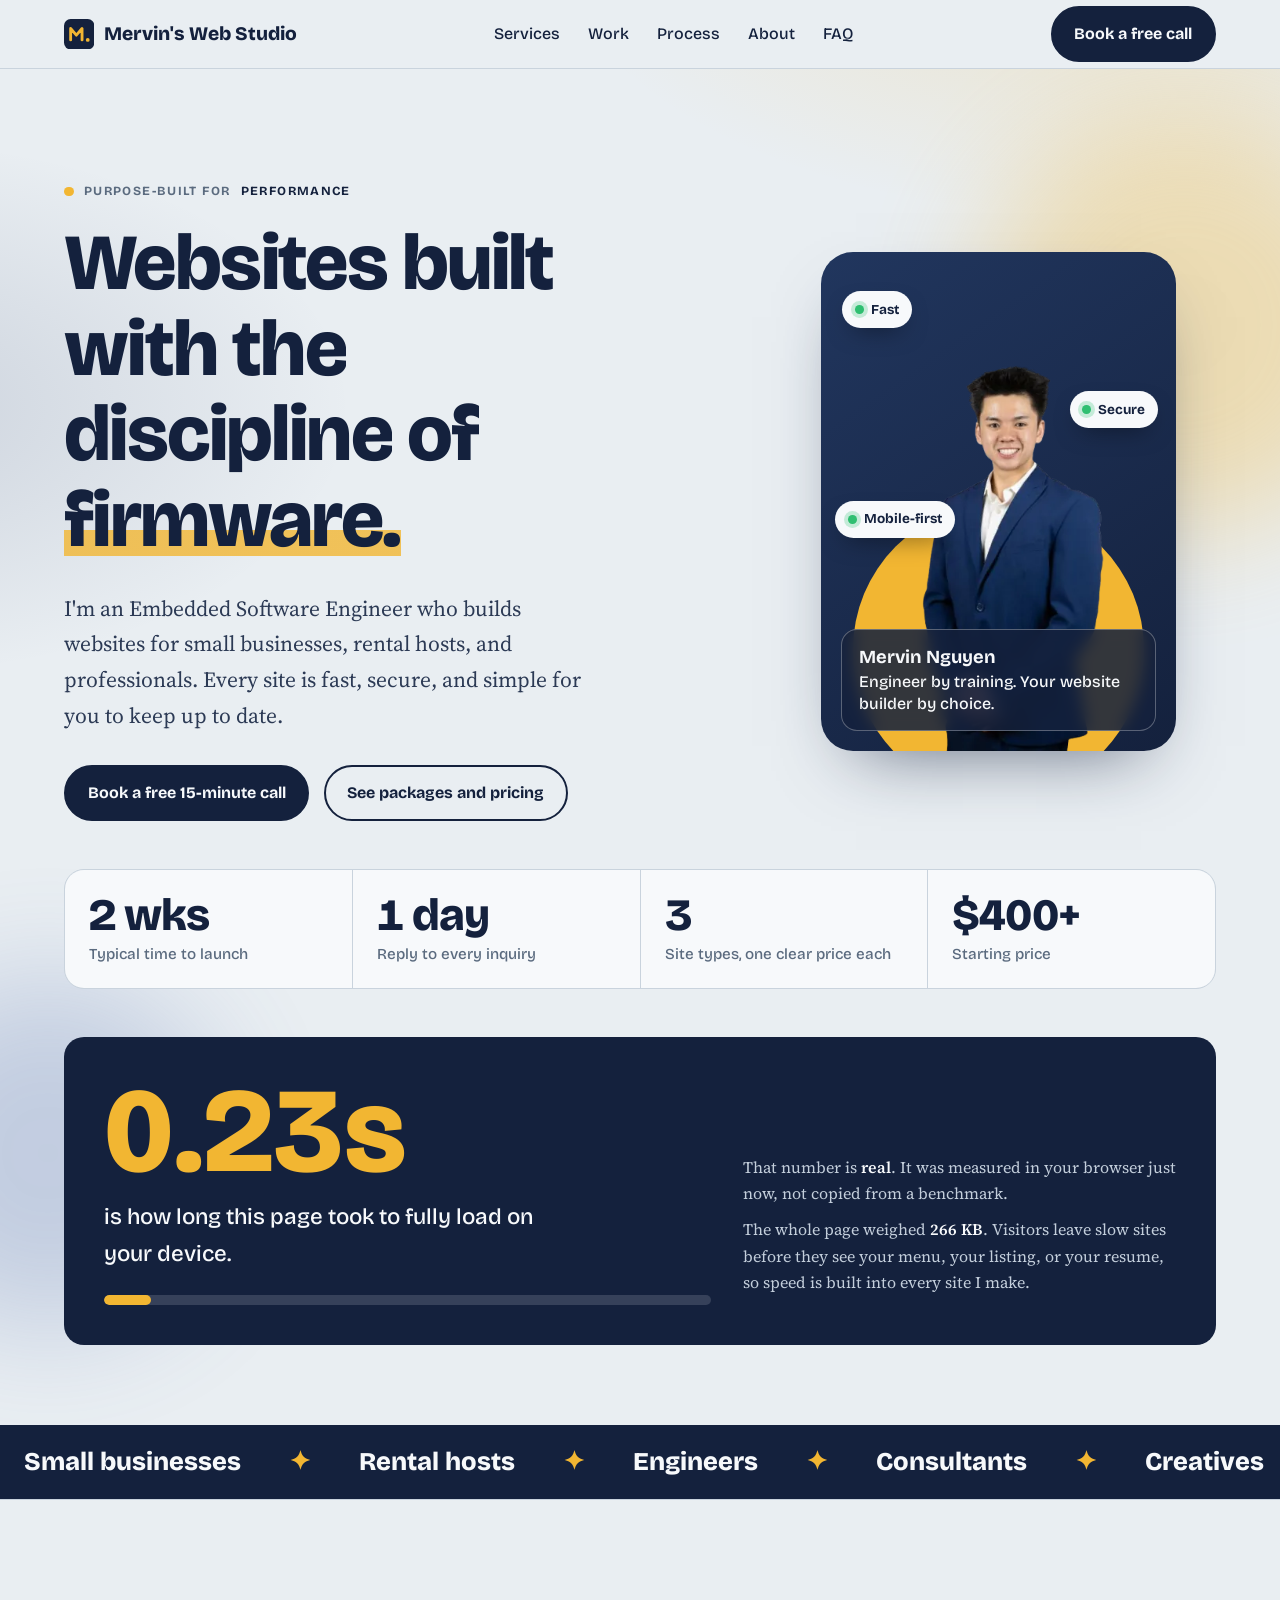
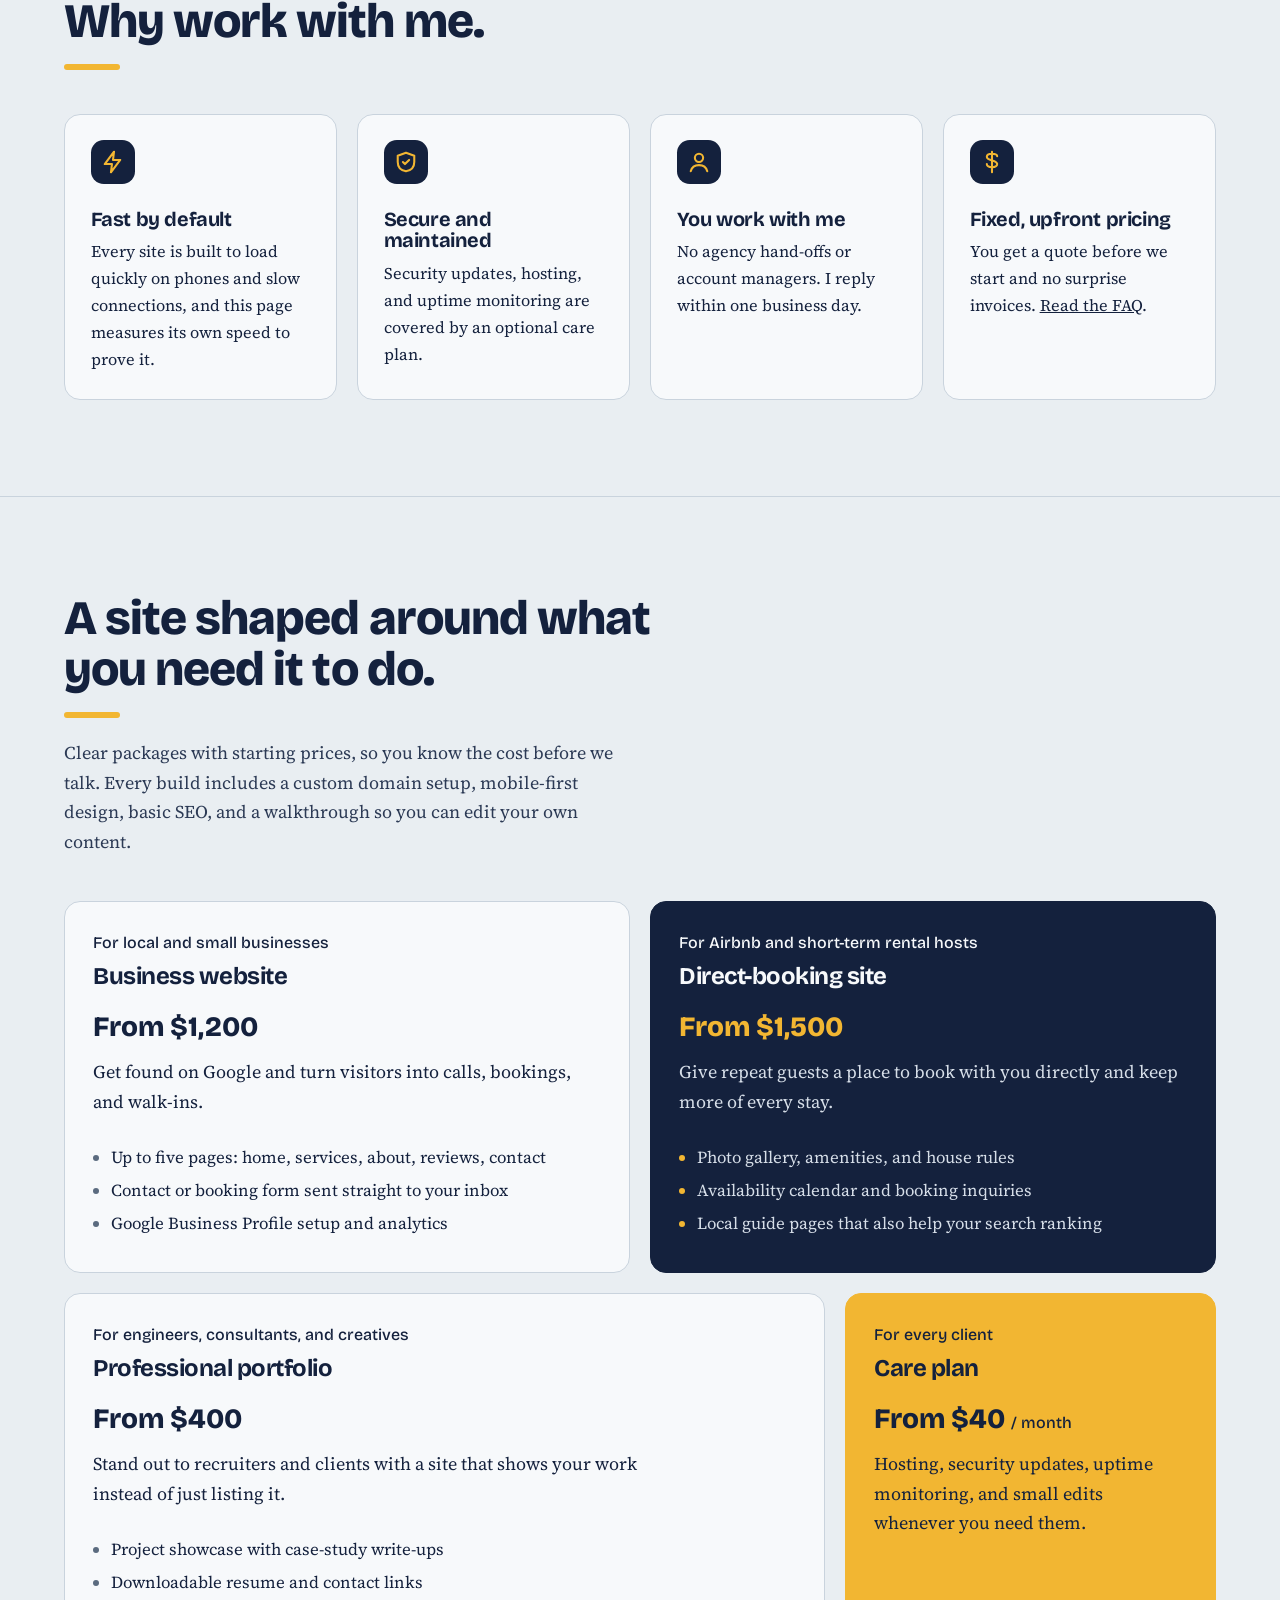
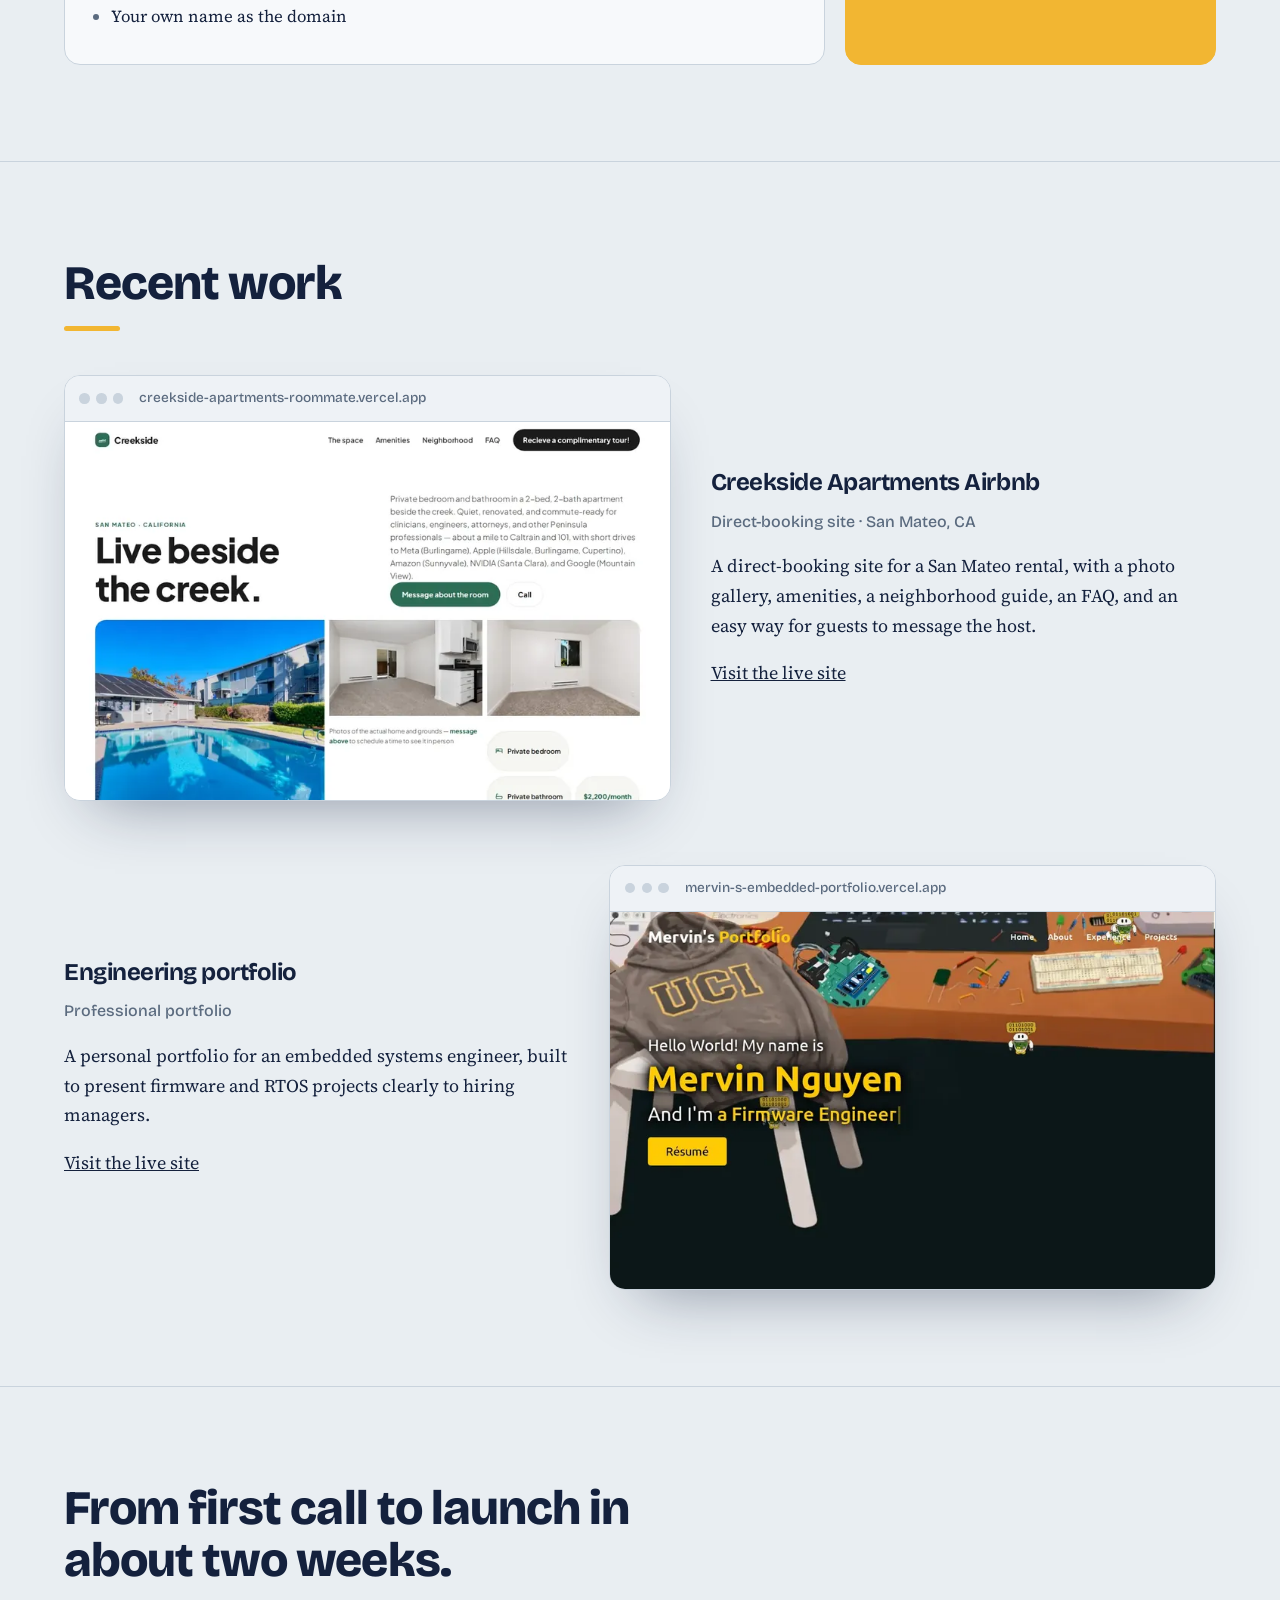
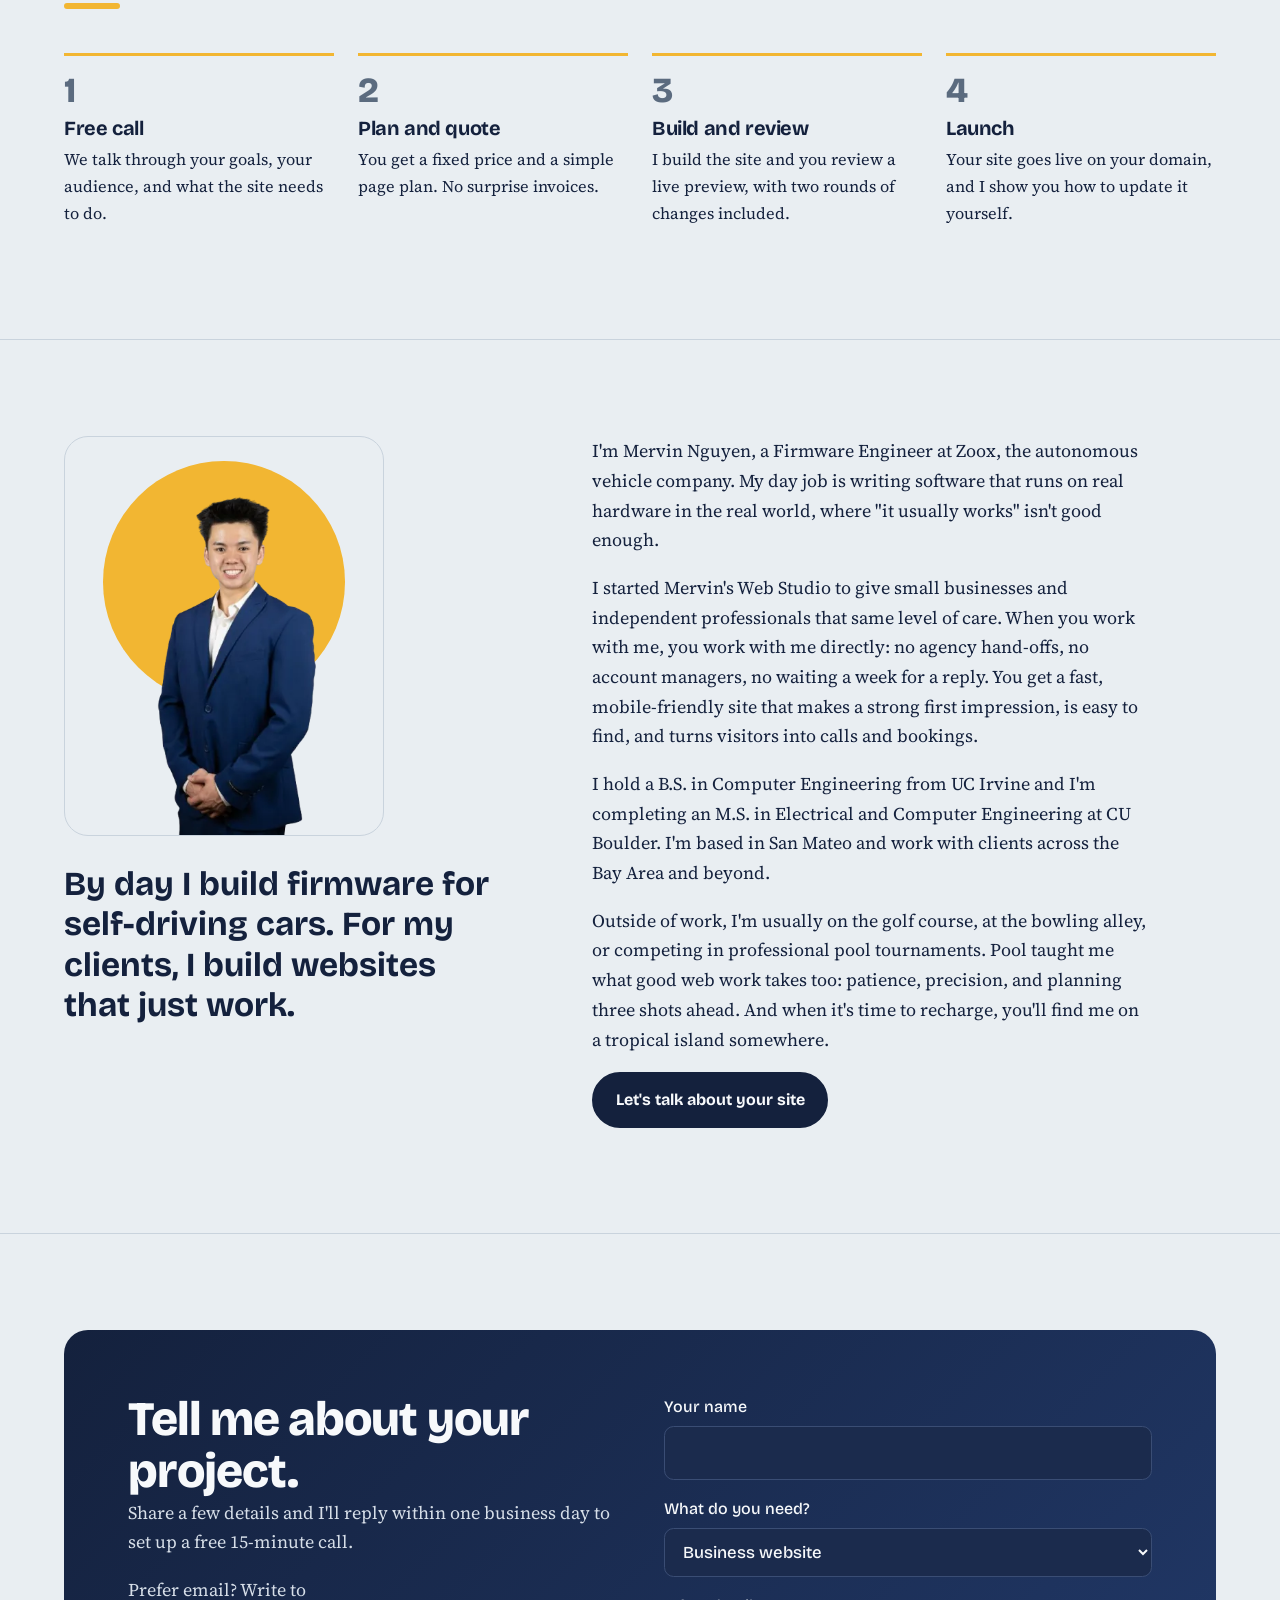
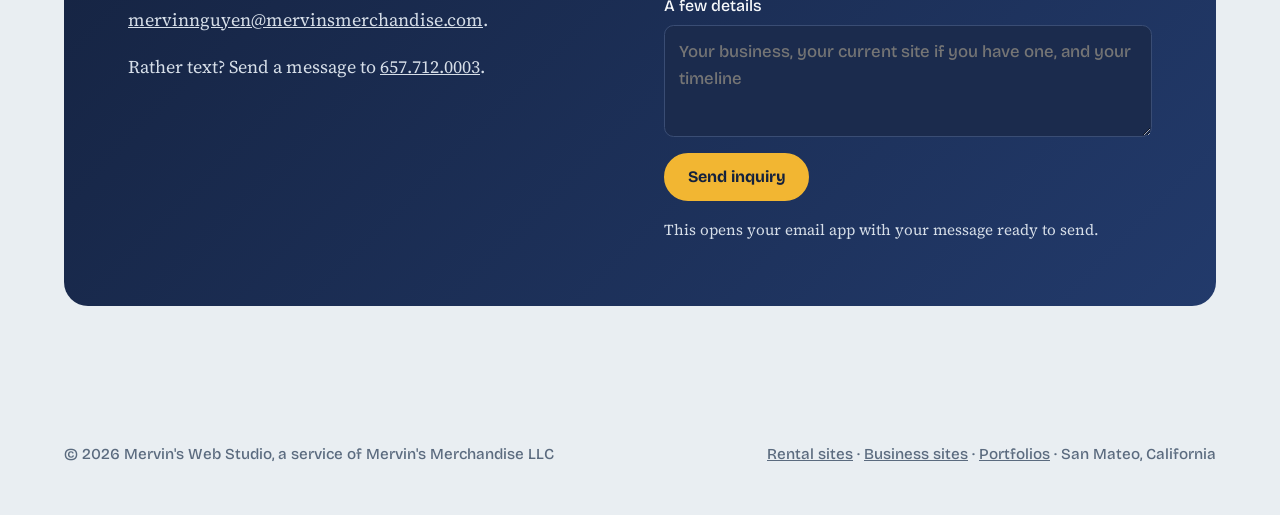
==== commit 649a7f89: "Add form feedback, mobile sticky CTA, and 404 page - Inquiry form: accessible status messages with e" ====
--- a/index.html
+++ b/index.html
@@ -245,6 +245,18 @@
   .contact .btn { background: var(--marigold); border-color: var(--marigold); color: var(--harbor); justify-self: start; }
   .contact .btn:hover { background: #ffc94d; border-color: #ffc94d; }
   .form-note { font-size: .95rem; color: #aebbd0; margin: 0; }
+  .form-note.error { color: #ffb4a8; }
+  .form-note.ok { color: #9fe3b4; }
+  .contact input[aria-invalid="true"] { border-color: #ff8a7a; outline-color: #ff8a7a; }
+  .sticky-cta { display: none; }
+  @media (max-width: 760px) {
+    .sticky-cta {
+      display: block; position: fixed; left: 1rem; right: 5rem; bottom: calc(1rem + env(safe-area-inset-bottom, 0px)); z-index: 40;
+      text-align: center; box-shadow: 0 10px 30px -10px rgba(20,33,61,.6);
+      transform: translateY(140%); transition: transform .3s ease;
+    }
+    .sticky-cta.show { transform: none; }
+  }
   @media (max-width: 860px) { .contact { grid-template-columns: 1fr; } }
 
   footer { padding: 2.5rem 0 3rem; font-family: var(--display); font-size: .95rem; color: var(--slate); }
@@ -610,12 +622,14 @@
             <textarea name="details" placeholder="Your business, your current site if you have one, and your timeline"></textarea>
           </label>
           <button class="btn" type="submit">Send inquiry</button>
-          <p class="form-note" id="formNote">This opens your email app with your message ready to send.</p>
+          <p class="form-note" id="formNote" role="status" aria-live="polite">This opens your email app with your message ready to send.</p>
         </form>
       </div>
     </div>
   </section>
 </main>
+
+<a class="btn sticky-cta" id="stickyCta" href="#contact">Book a free call</a>
 
 <footer>
   <div class="wrap">
@@ -673,12 +687,32 @@
     var f = e.target;
     var name = f.name.value.trim();
     var note = document.getElementById('formNote');
-    if (!name) { note.textContent = 'Add your name so I know who to reply to.'; f.name.focus(); return; }
+    f.name.removeAttribute('aria-invalid');
+    note.className = 'form-note';
+    if (!name) {
+      note.textContent = 'Add your name so I know who to reply to.';
+      note.classList.add('error');
+      f.name.setAttribute('aria-invalid', 'true');
+      f.name.focus();
+      return;
+    }
     var subject = 'Website inquiry: ' + f.type.value;
     var body = 'Name: ' + name + '\nProject: ' + f.type.value + '\n\n' + f.details.value.trim();
     window.location.href = 'mailto:mervinnguyen@mervinsmerchandise.com?subject=' + encodeURIComponent(subject) + '&body=' + encodeURIComponent(body);
     note.textContent = 'Your email app should open now. If it did not, write to mervinnguyen@mervinsmerchandise.com or text 657.712.0003.';
+    note.classList.add('ok');
   });
+
+  // Mobile call-to-action appears after the hero and hides at the contact form
+  var cta = document.getElementById('stickyCta');
+  var contactEl = document.getElementById('contact');
+  function toggleCta() {
+    var pastHero = window.pageYOffset > window.innerHeight * 0.7;
+    var atContact = contactEl.getBoundingClientRect().top < window.innerHeight * 0.8;
+    cta.classList.toggle('show', pastHero && !atContact);
+  }
+  window.addEventListener('scroll', toggleCta, { passive: true });
+  toggleCta();
 </script>
 <script src="animations.js" defer></script>
 </body>
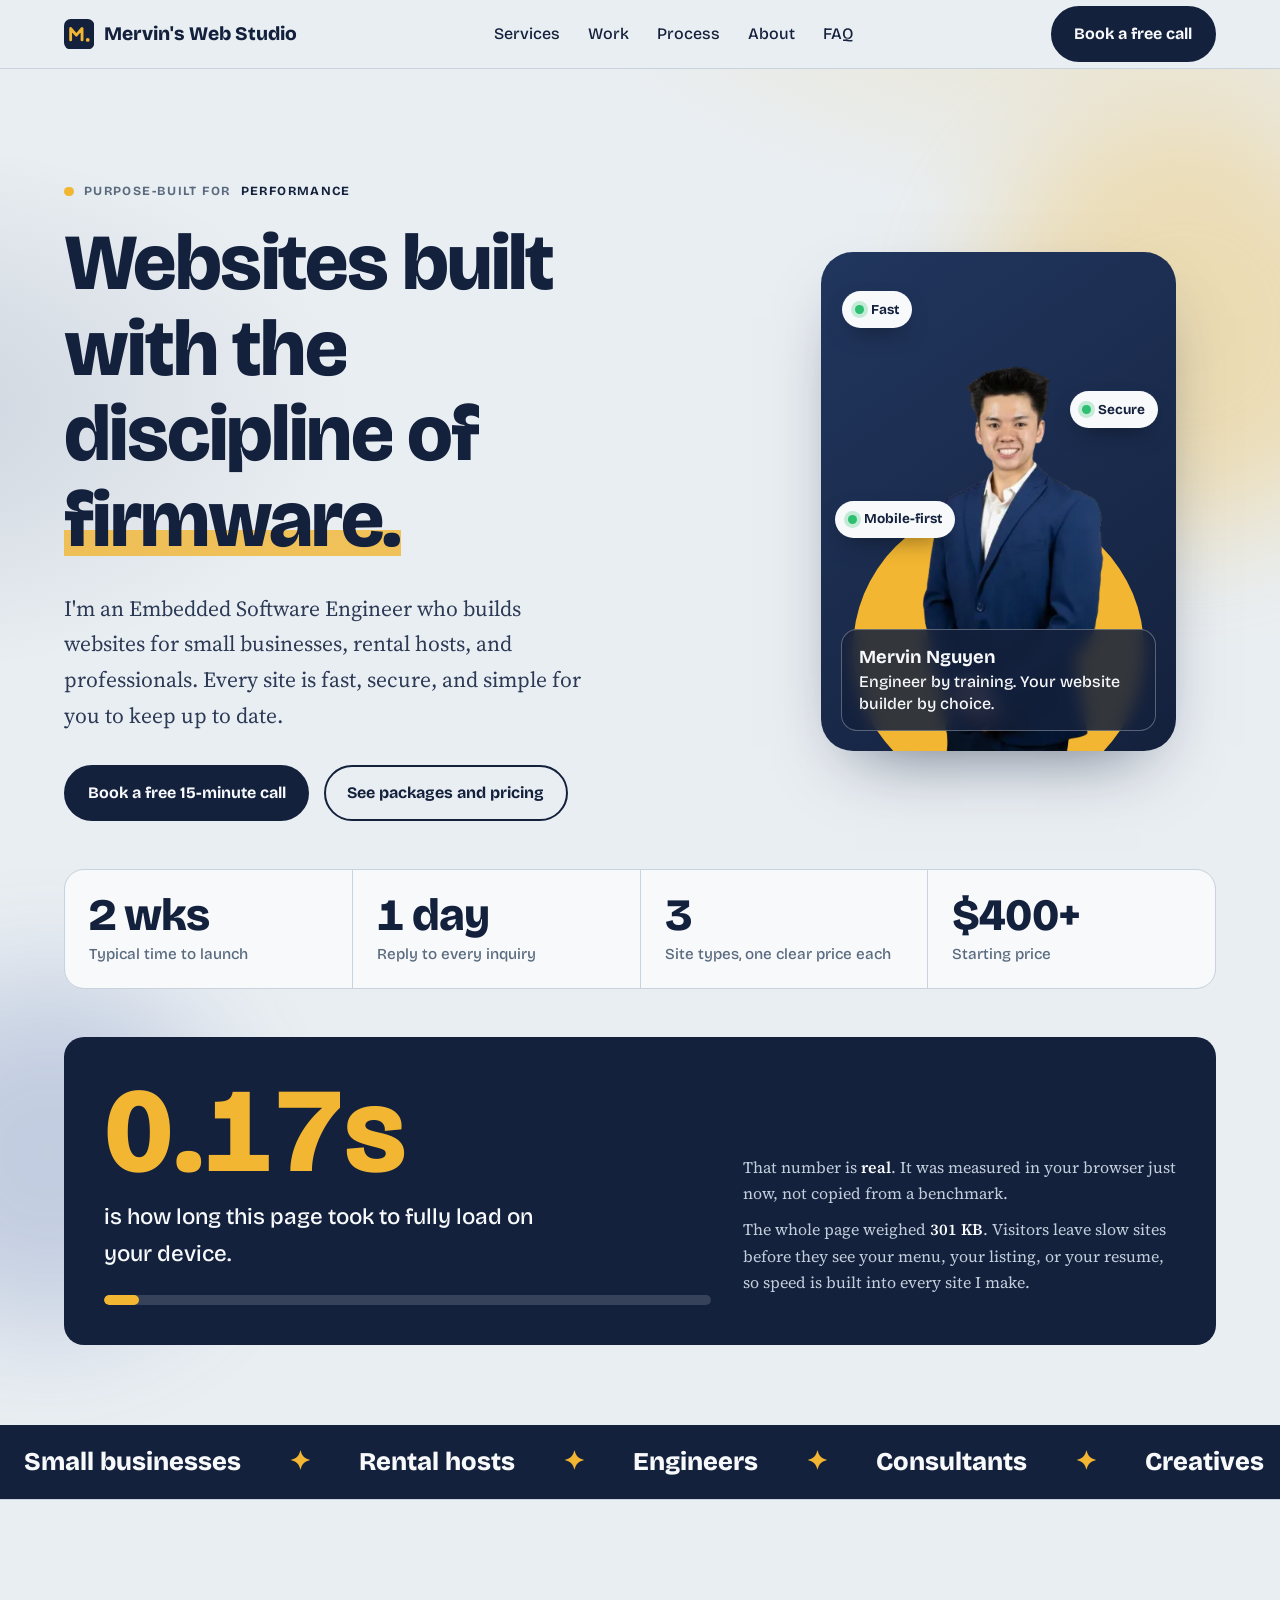
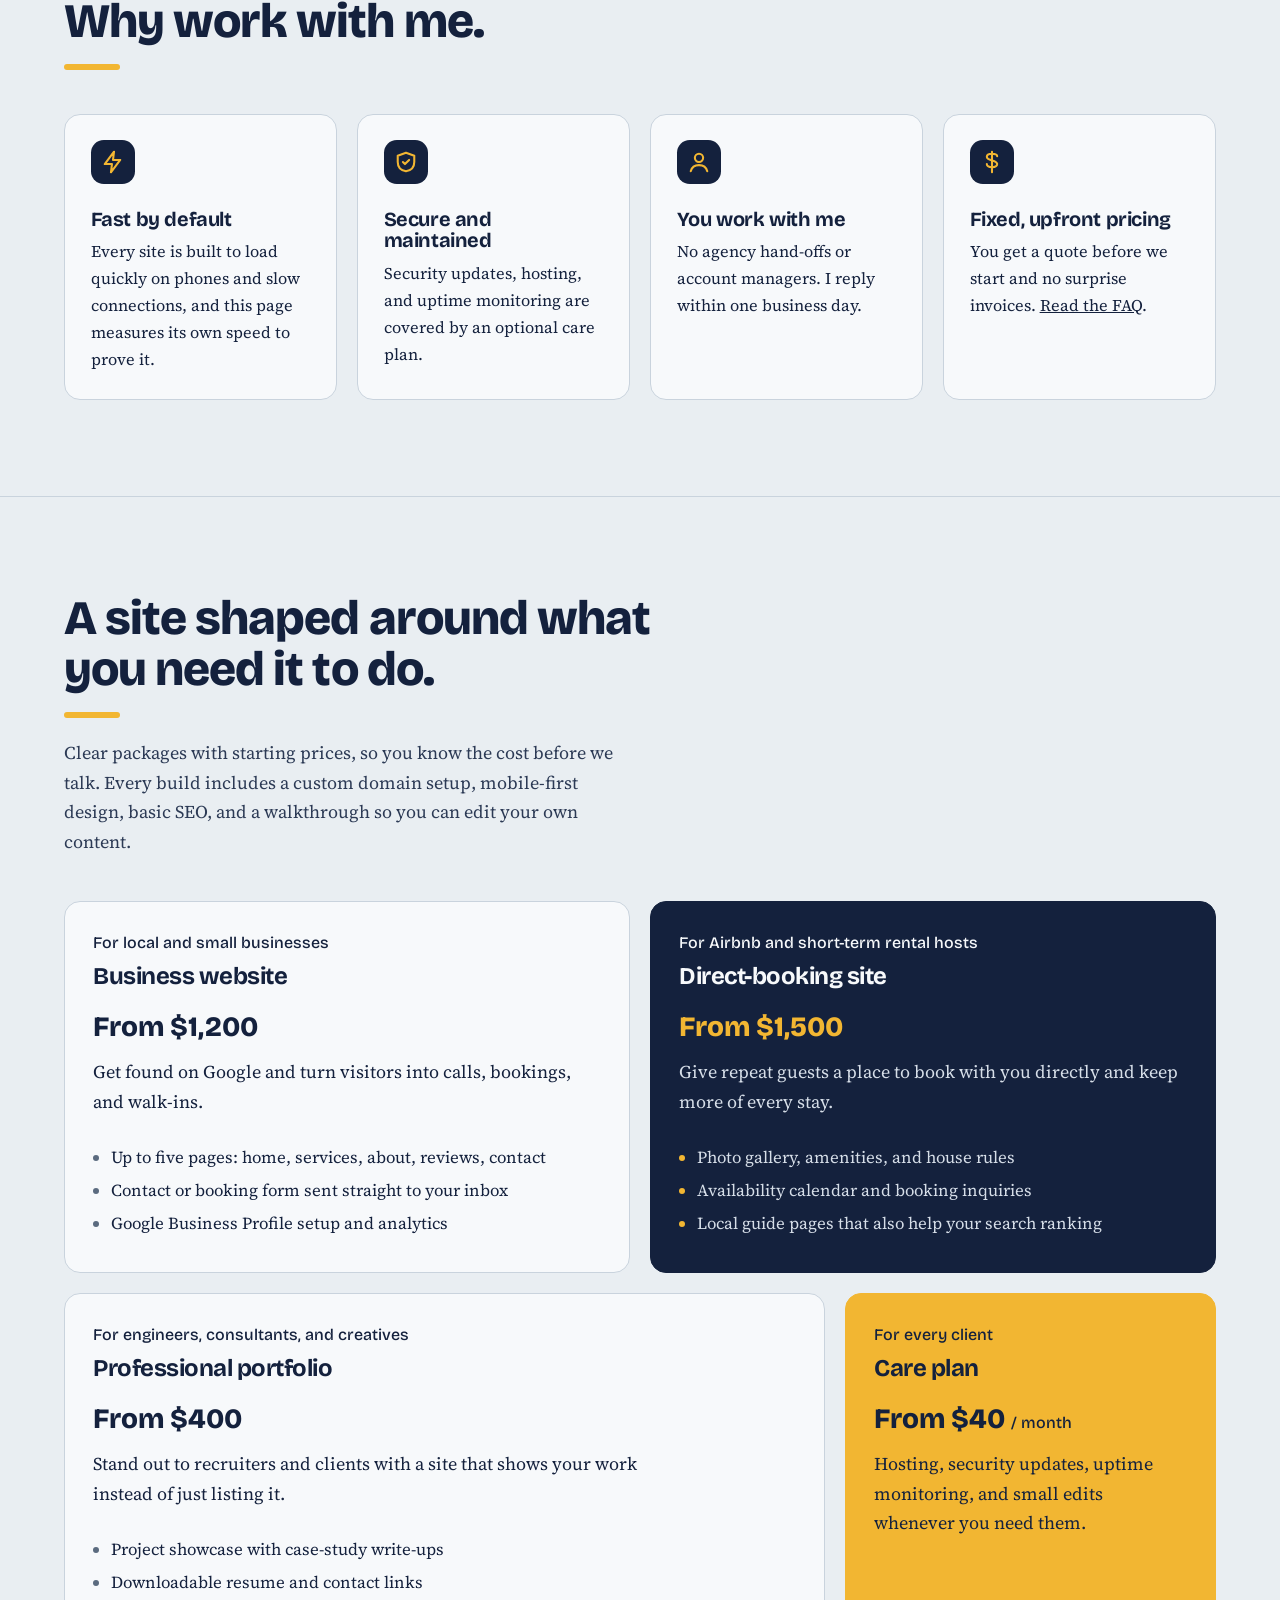
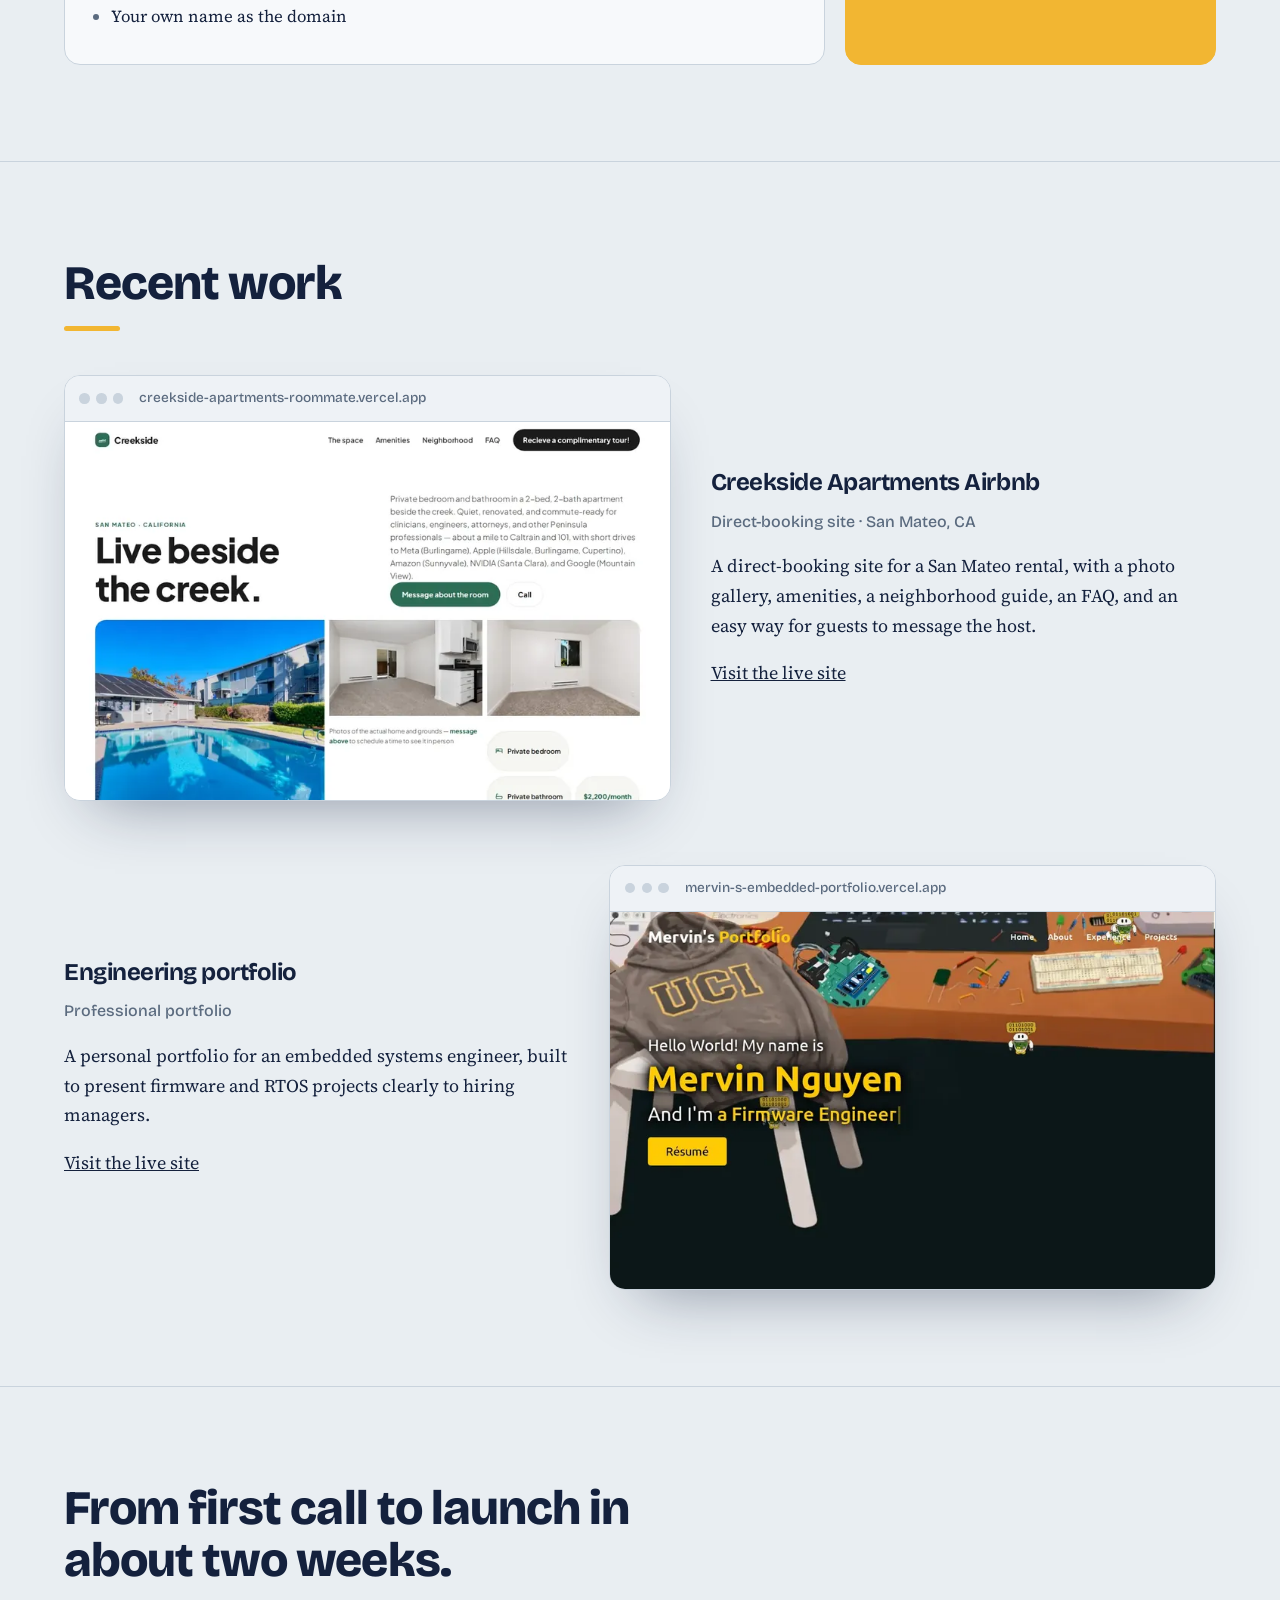
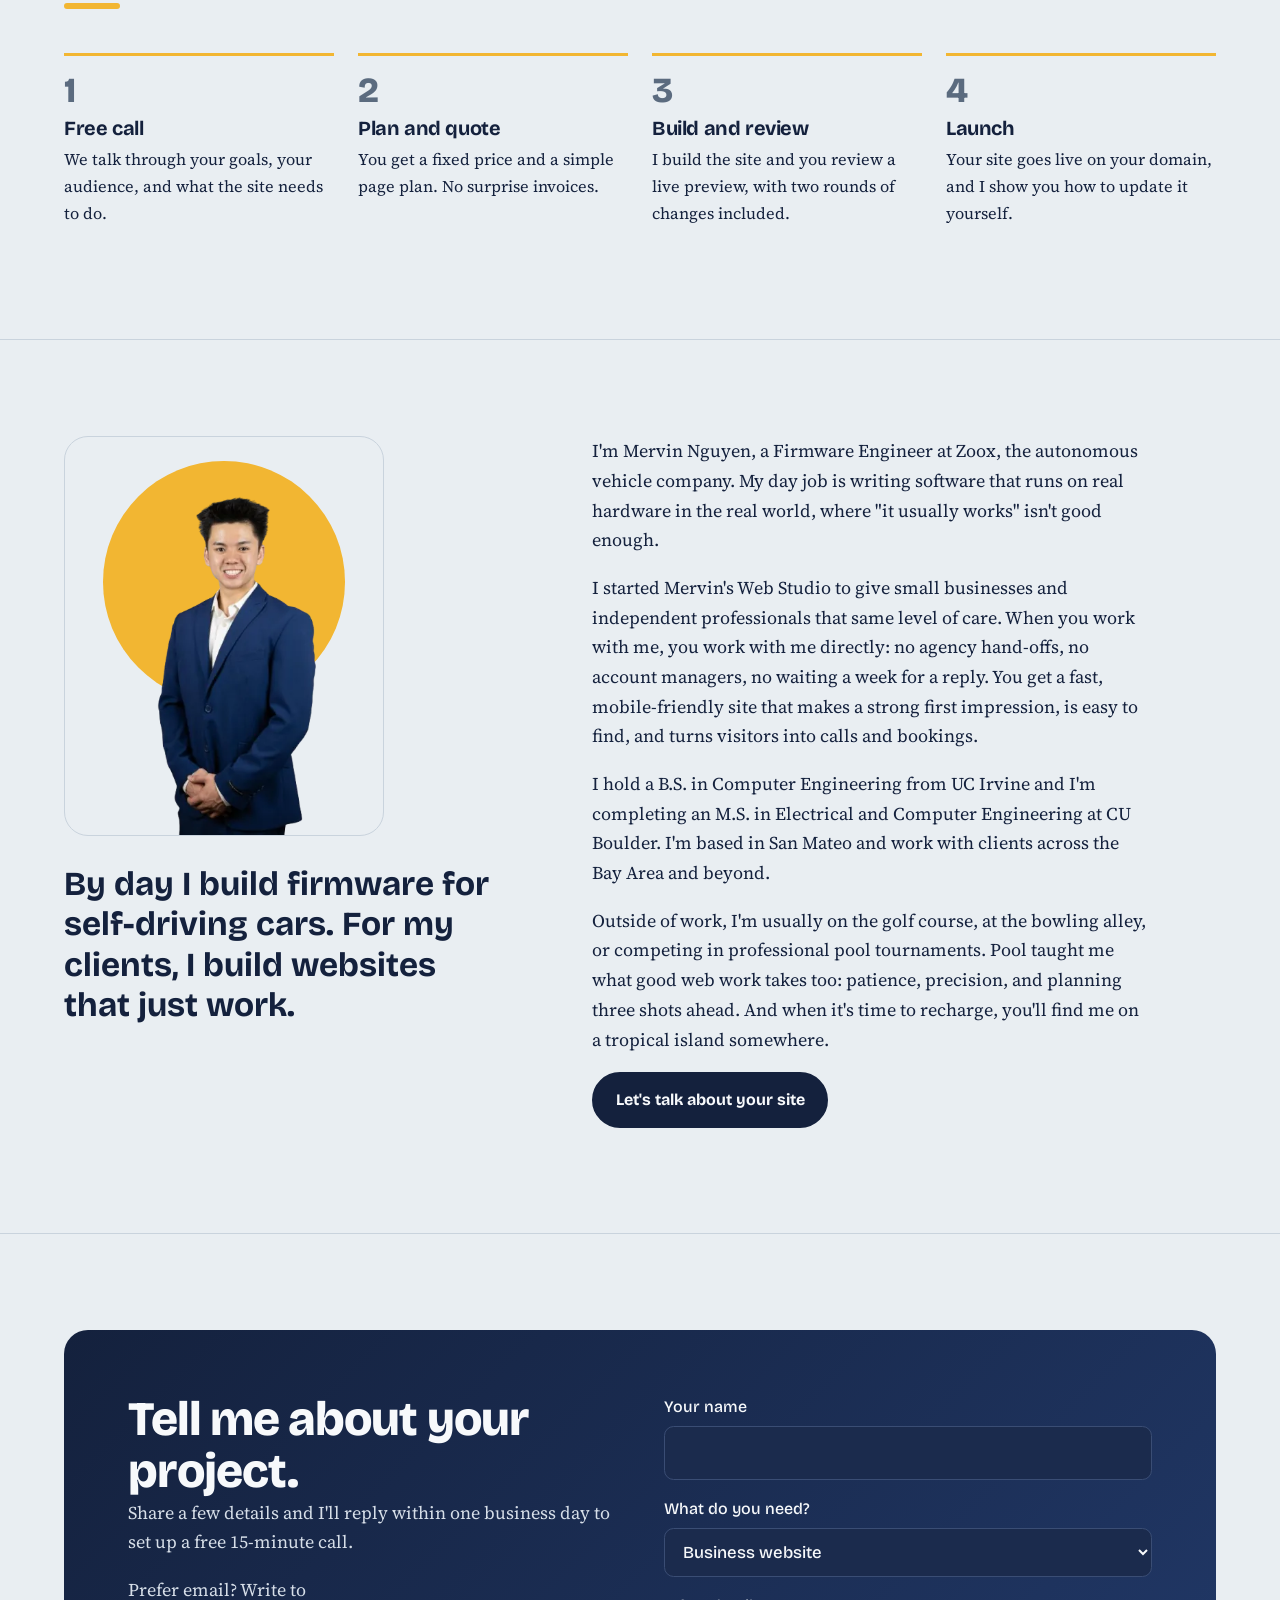
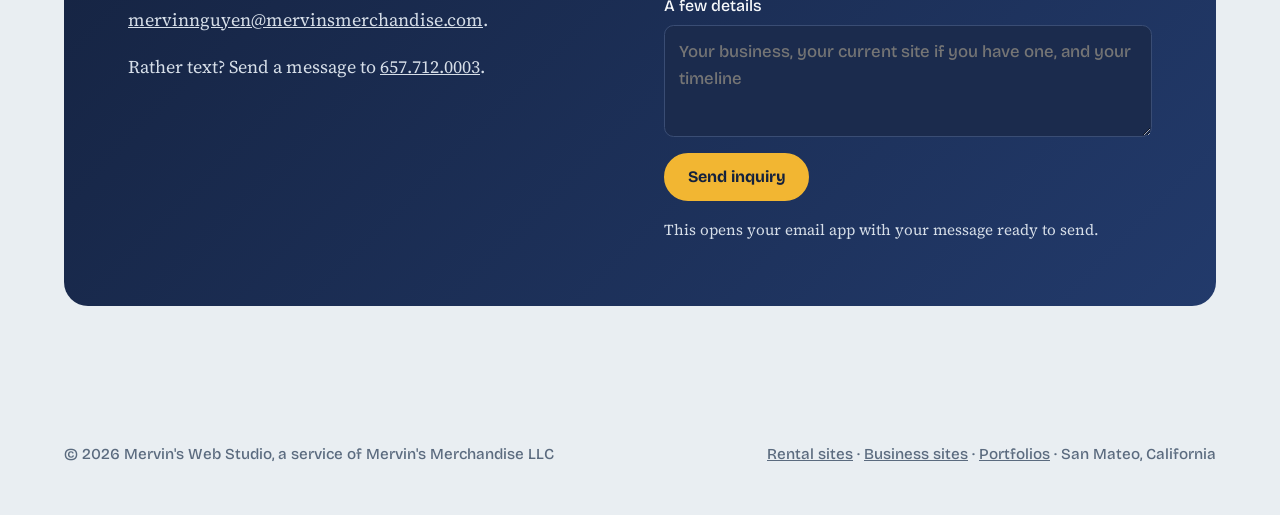
==== commit 3b3ba7d7: "Add hidden testimonials section Styled section with reveal animation, hidden until a real client quo" ====
--- a/index.html
+++ b/index.html
@@ -216,6 +216,11 @@
 
   /* Process: a real sequence, so numbers earn their place */
   .steps { list-style: none; padding: 0; margin: 2.75rem 0 0; display: grid; grid-template-columns: repeat(4, 1fr); gap: 1.5rem; counter-reset: step; }
+  .quotes { display: grid; grid-template-columns: repeat(auto-fit, minmax(18rem, 1fr)); gap: 1.5rem; margin: 2.5rem 0 0; }
+  .quotes figure { margin: 0; background: var(--paper); border: 1px solid var(--line); border-radius: 1rem; padding: 1.75rem; }
+  .quotes blockquote { margin: 0 0 1rem; font-size: 1.2rem; line-height: 1.5; }
+  .quotes figcaption { font-family: var(--display); font-weight: 700; font-size: 1rem; }
+  .quotes figcaption span { display: block; font-weight: 500; color: var(--slate); }
   .steps li { counter-increment: step; border-top: 3px solid var(--harbor); padding-top: 1.1rem; }
   .steps li::before { content: counter(step); font-family: var(--display); font-weight: 800; font-size: 2.2rem; line-height: 1; display: block; margin-bottom: .6rem; color: var(--slate); }
   .steps h3 { font-size: 1.25rem; margin-bottom: .4rem; }
@@ -562,6 +567,19 @@
           <p>A personal portfolio for an embedded systems engineer, built to present firmware and RTOS projects clearly to hiring managers.</p>
           <p><a href="https://mervin-s-embedded-portfolio.vercel.app" target="_blank" rel="noopener">Visit the live site</a></p>
         </div>
+      </div>
+    </div>
+  </section>
+
+  <!-- Testimonials: add real quotes below, then remove the hidden attribute to publish. -->
+  <section class="block" id="testimonials" hidden>
+    <div class="wrap">
+      <h2>What clients say.</h2>
+      <div class="quotes">
+        <figure>
+          <blockquote>Replace with a real client quote.</blockquote>
+          <figcaption>Client name <span>Business or role</span></figcaption>
+        </figure>
       </div>
     </div>
   </section>
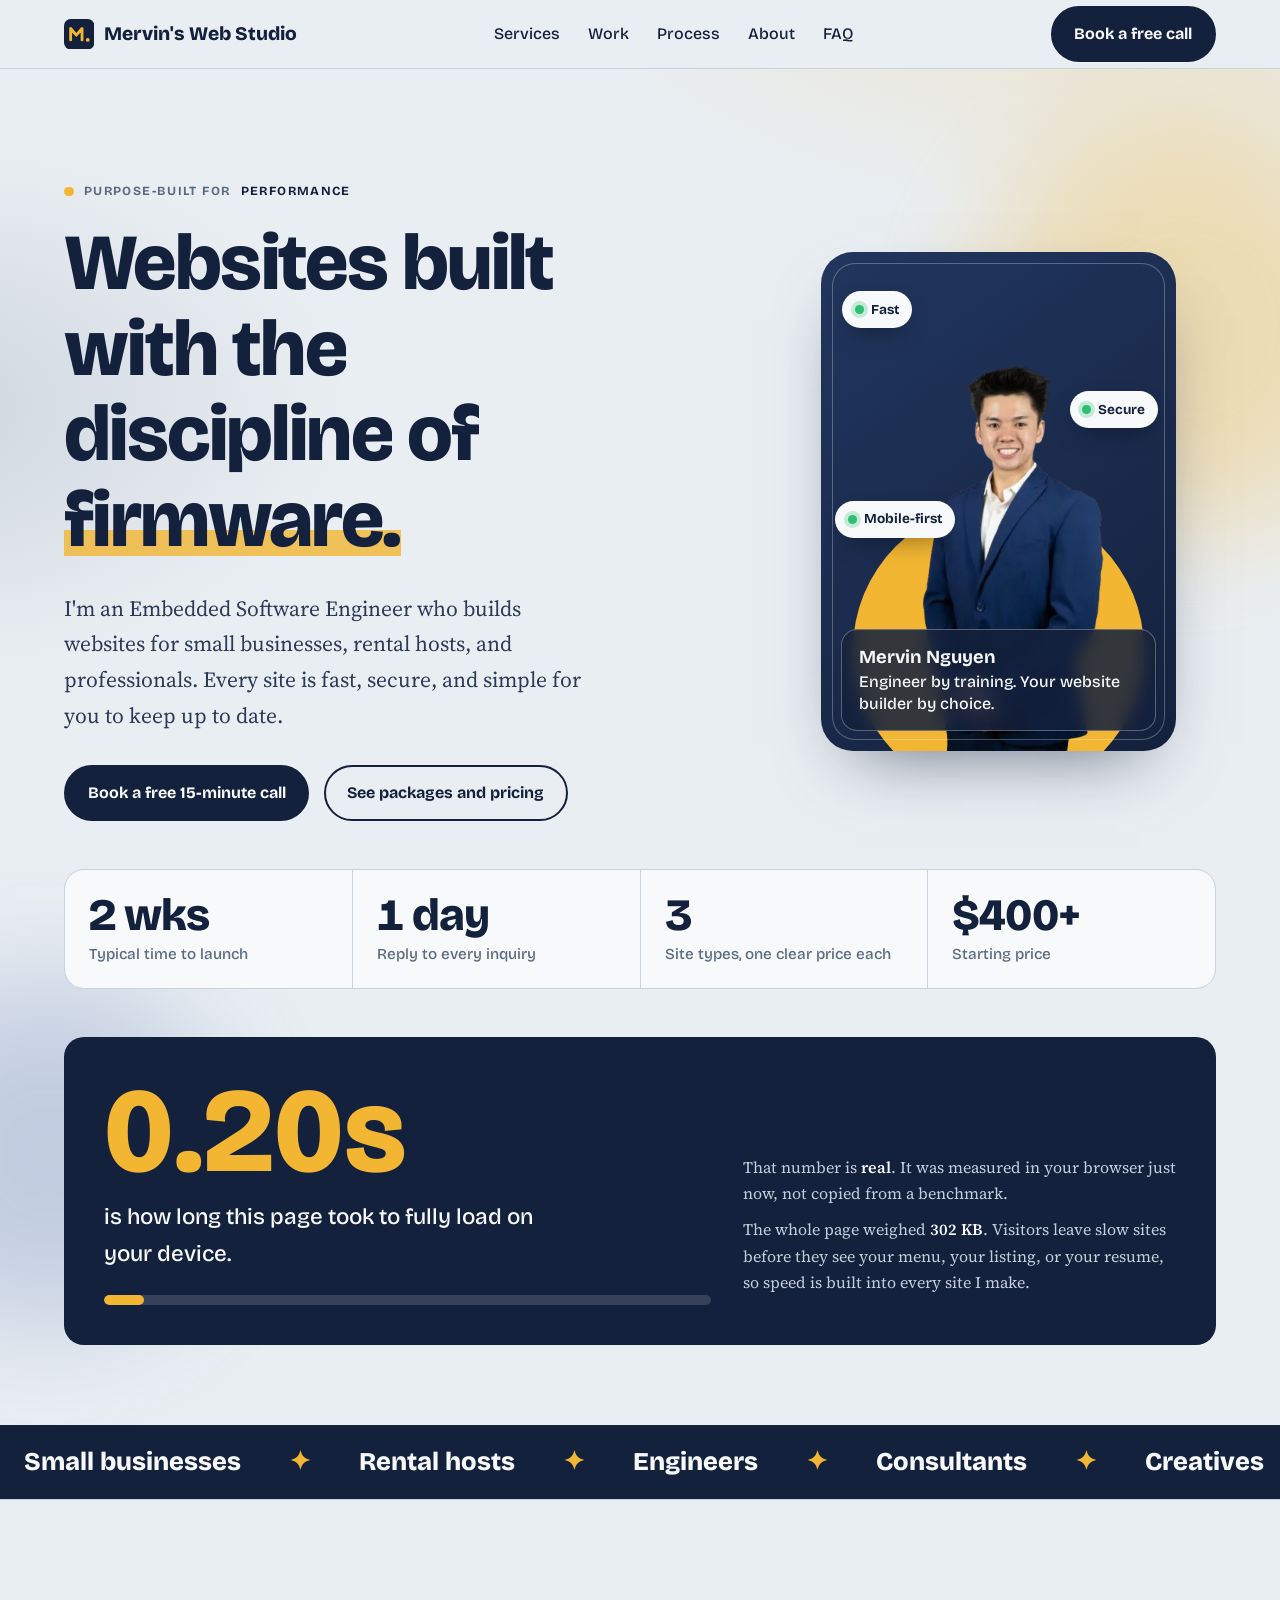
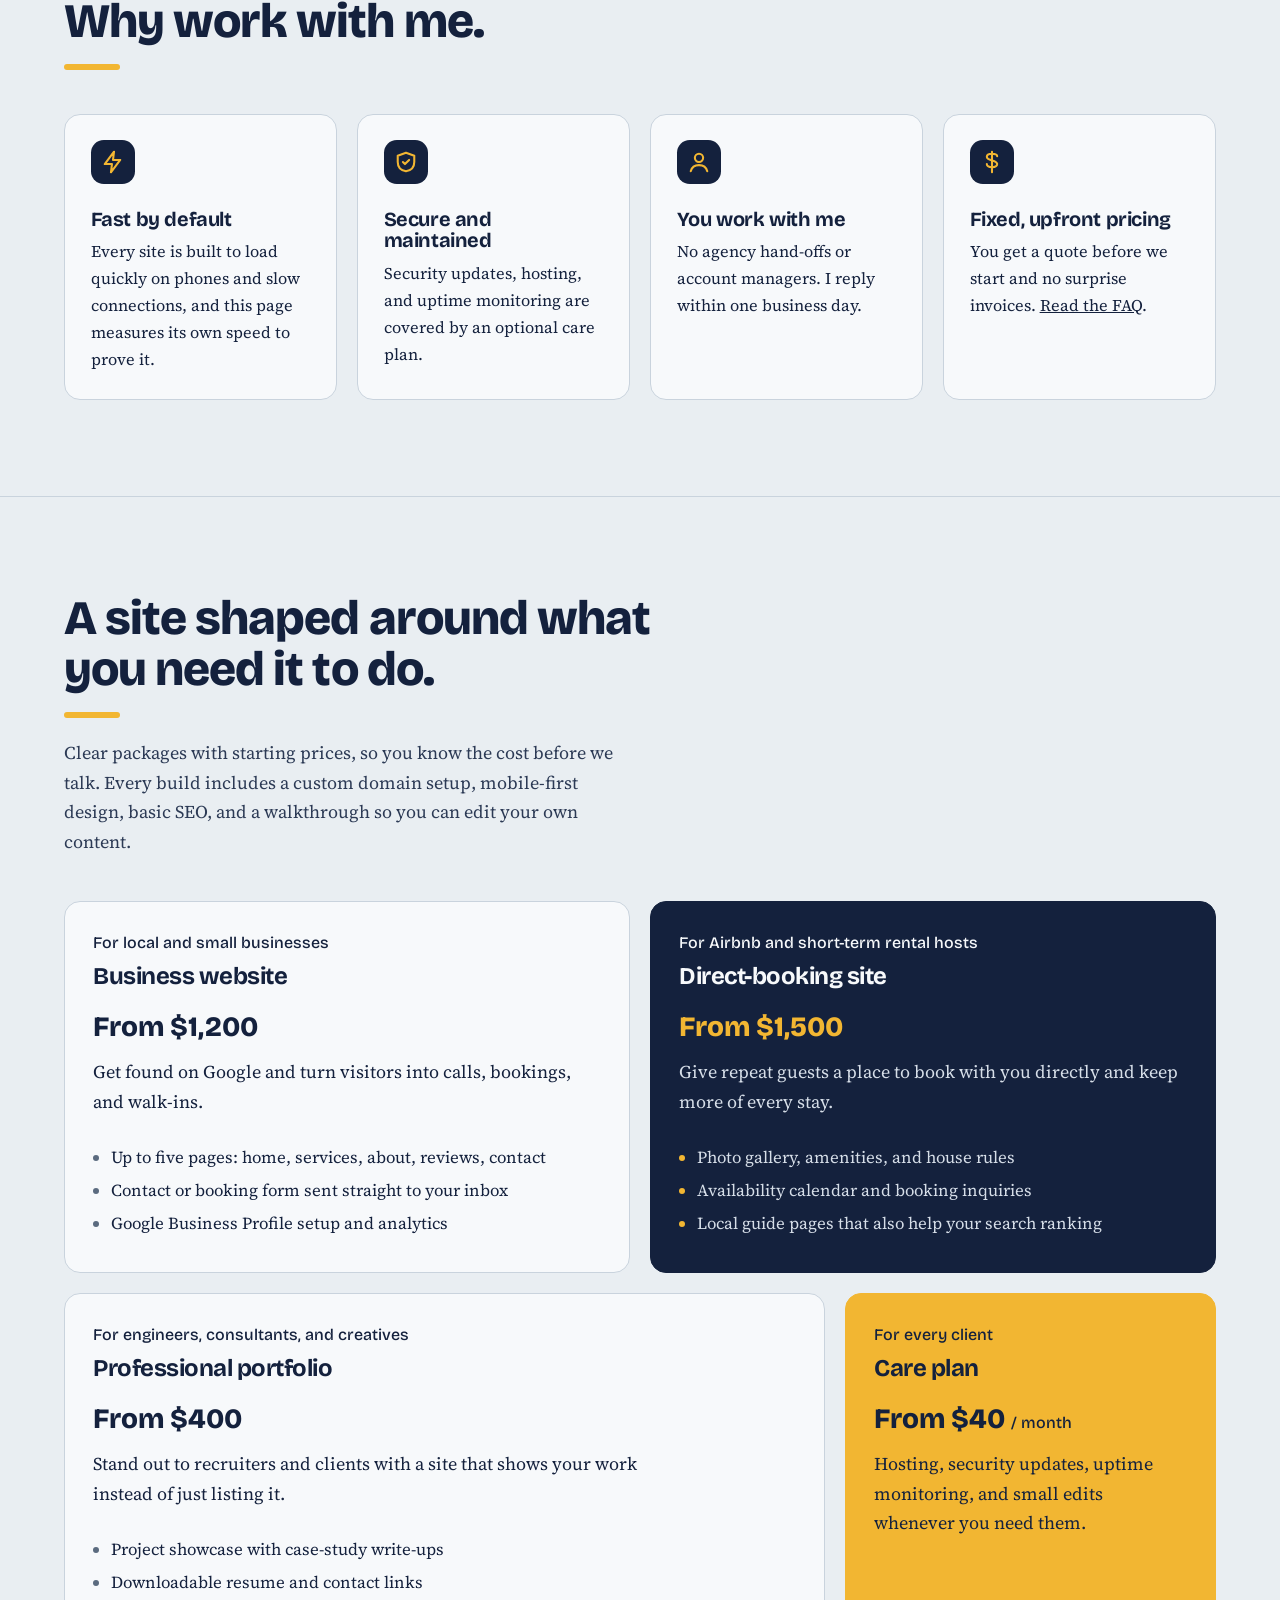
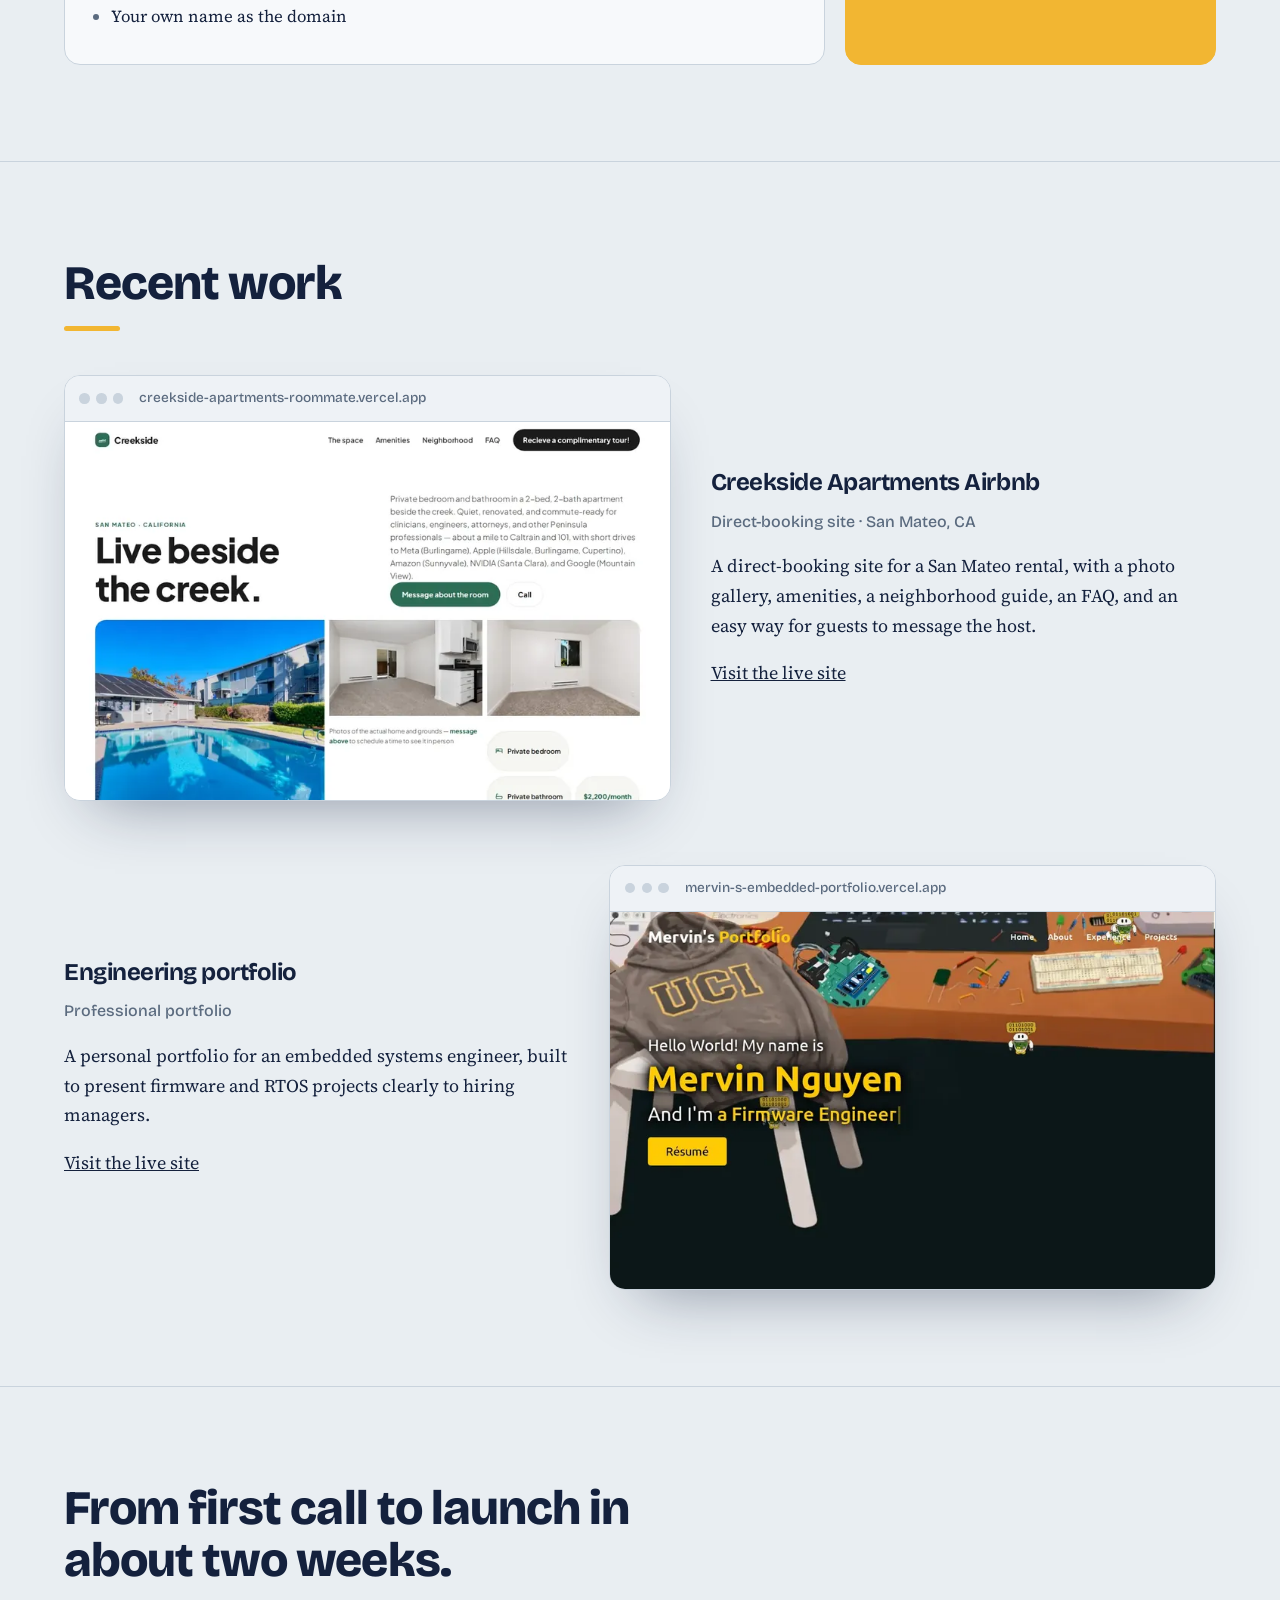
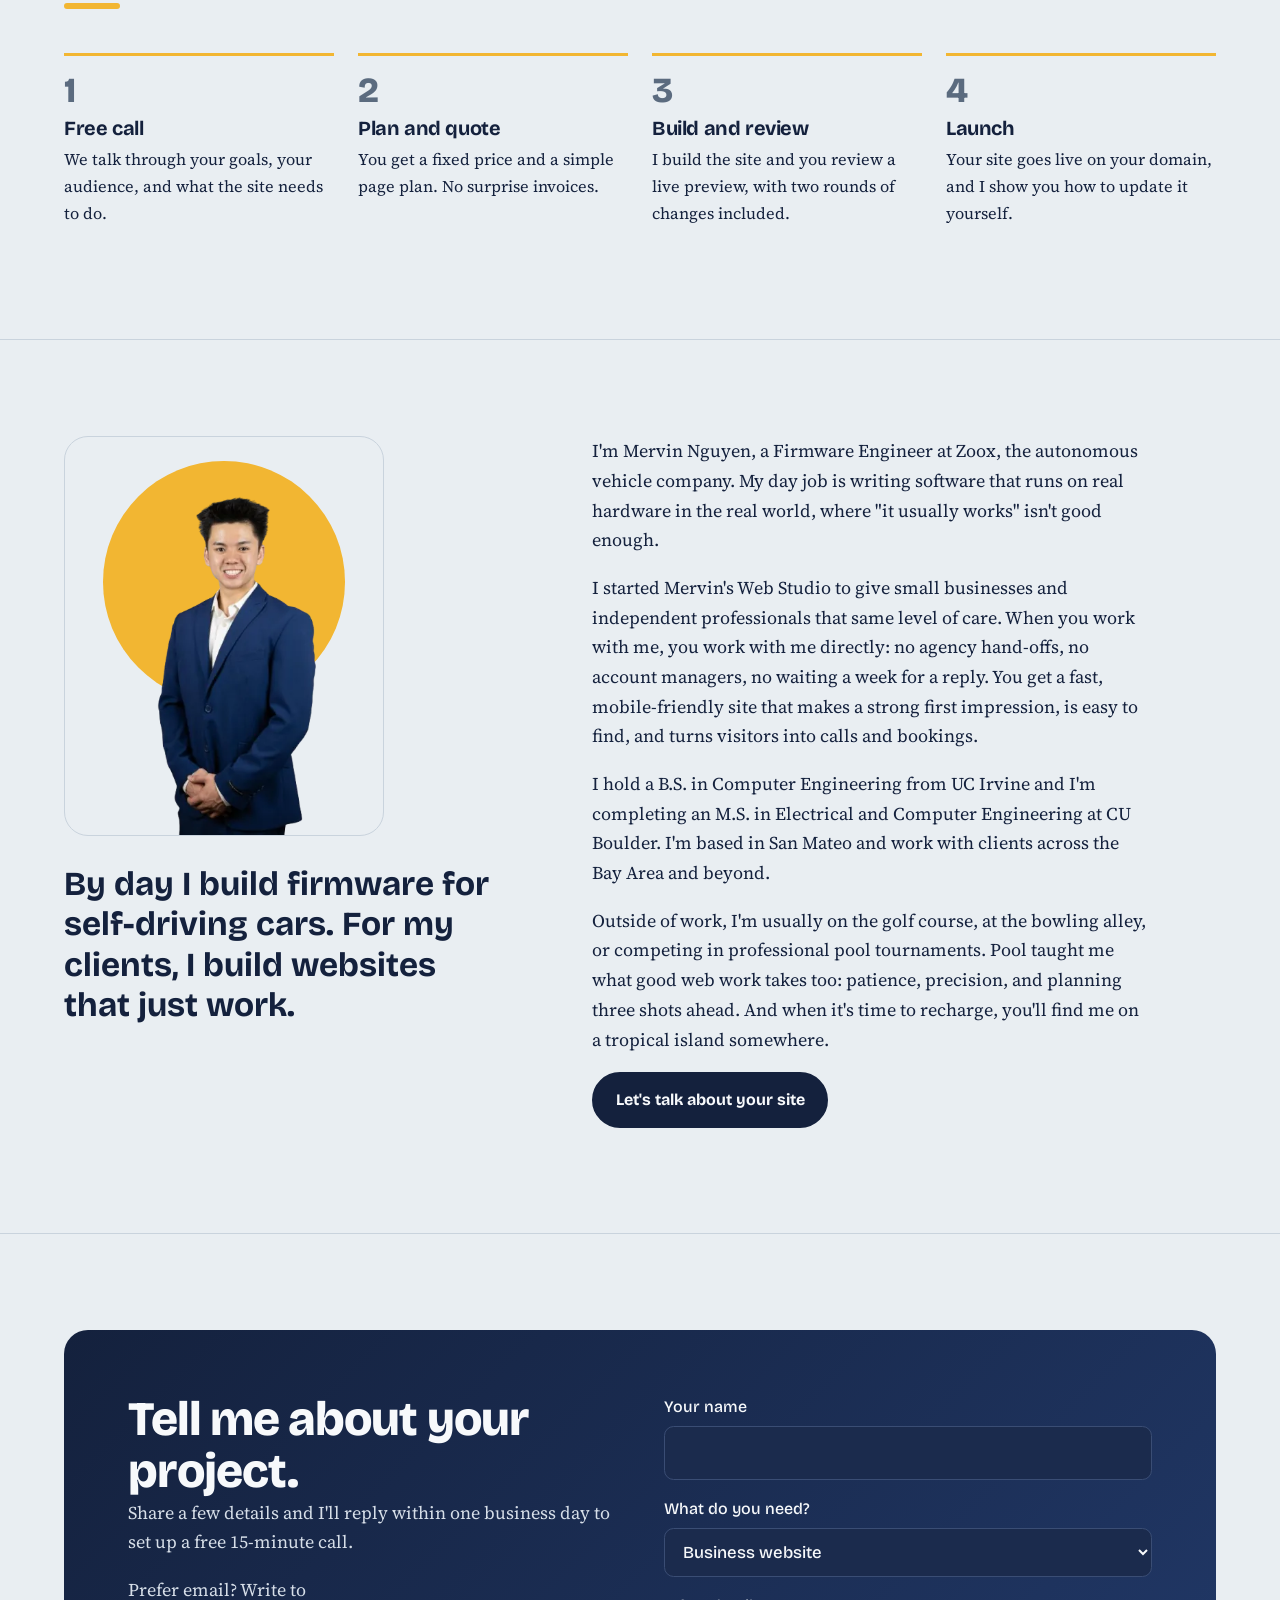
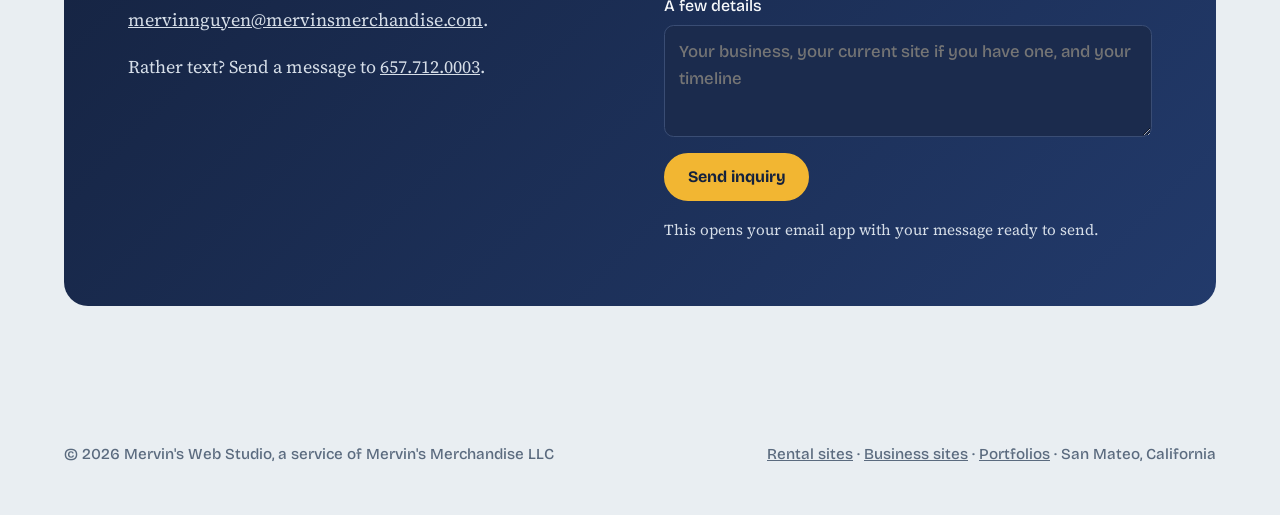
==== commit 734d62c4: "Enhance homepage animations and visual polish Co-authored-by: Copilot <223556219+Copilot@users.norep" ====
--- a/index.html
+++ b/index.html
@@ -139,13 +139,23 @@
   .hero-portrait::before {
     content: ""; position: absolute; z-index: -1; left: 9%; bottom: -9%;
     width: 82%; aspect-ratio: 1; border-radius: 50%; background: var(--marigold);
-  }
+    animation: portrait-halo 7s ease-in-out infinite;
+  }
+  .hero-portrait::after {
+    content: ""; position: absolute; z-index: 1; inset: .7rem; border: 1px solid rgba(247, 249, 251, .28);
+    border-radius: 1.45rem; pointer-events: none;
+    background: linear-gradient(115deg, transparent 25%, rgba(247, 249, 251, .16) 48%, transparent 70%) -120% 0 / 220% 100% no-repeat;
+    animation: portrait-glint 9s ease-in-out infinite;
+  }
+  @keyframes portrait-halo { 50% { transform: scale(1.035); opacity: .85; } }
+  @keyframes portrait-glint { 0%, 35% { background-position: -120% 0; } 70%, 100% { background-position: 120% 0; } }
+  @media (prefers-reduced-motion: reduce) { .hero-portrait::before, .hero-portrait::after { animation: none; } }
   .hero-portrait img {
     position: absolute; bottom: 0; left: 50%; transform: translateX(-50%);
     width: min(90%, 25rem); height: 96%; object-fit: contain; object-position: bottom;
   }
   .hero-portrait figcaption {
-    position: absolute; z-index: 1; left: 1.25rem; right: 1.25rem; bottom: 1.25rem;
+    position: absolute; z-index: 2; left: 1.25rem; right: 1.25rem; bottom: 1.25rem;
     padding: .9rem 1.1rem; border: 1px solid rgba(247, 249, 251, .3);
     border-radius: 1rem; background: rgba(20, 33, 61, .86); color: var(--paper);
     font-family: var(--display); font-size: 1rem; line-height: 1.4;
@@ -286,7 +296,8 @@
   .top { transition: box-shadow 300ms ease, background 300ms ease; }
   .top.scrolled { background: rgba(247, 249, 251, .94); box-shadow: 0 12px 30px -20px rgba(20, 33, 61, .45); }
   .nav a { position: relative; }
-  .nav a.active::after { content: ""; position: absolute; left: 0; right: 0; bottom: -.35rem; height: 3px; border-radius: 3px; background: var(--marigold); }
+  .nav a:not(.btn)::after { content: ""; position: absolute; left: 0; right: 0; bottom: -.35rem; height: 3px; border-radius: 3px; background: var(--marigold); transform: scaleX(0); transform-origin: left; transition: transform 220ms ease; }
+  .nav a:not(.btn):hover::after, .nav a.active::after { transform: scaleX(1); }
   .btn { transition: transform 220ms ease, background 200ms ease, border-color 200ms ease, box-shadow 200ms ease; }
   .btn:hover { box-shadow: 0 14px 26px -14px rgba(20, 33, 61, .65); }
   .hero .actions .btn:first-child { animation: ring 2.8s ease-out infinite; }
@@ -359,6 +370,8 @@
   .shot:hover { box-shadow: 0 36px 70px -30px rgba(20, 33, 61, .55); }
 
   .steps li { position: relative; }
+  .steps li::before { transition: color 250ms ease, transform 350ms cubic-bezier(.2, .7, .2, 1); transform-origin: left bottom; }
+  .steps li:hover::before { color: var(--marigold); transform: translateY(-.15rem) scale(1.08); }
   .motion-ready .steps li::after { content: ""; position: absolute; left: 0; right: 0; top: -3px; height: 3px; background: var(--marigold); transform: scaleX(0); transform-origin: 0 50%; transition: transform 900ms cubic-bezier(.2, .7, .2, 1) calc(var(--reveal-delay, 0ms) + 250ms); }
   .motion-ready .steps li.is-visible::after { transform: scaleX(1); }
 
@@ -368,7 +381,8 @@
   .why { display: grid; grid-template-columns: repeat(4, 1fr); gap: 1.25rem; margin-top: 2.75rem; }
   .why .card { background: var(--paper); border: 1px solid var(--line); border-radius: 1rem; padding: 1.6rem; transition: transform 250ms ease, box-shadow 250ms ease; }
   .why .card:hover { transform: translateY(-.35rem); box-shadow: 0 26px 50px -28px rgba(20, 33, 61, .6); }
-  .why .card svg { width: 2.75rem; height: 2.75rem; padding: .6rem; border-radius: .8rem; background: var(--harbor); color: var(--marigold); margin-bottom: 1rem; }
+  .why .card svg { width: 2.75rem; height: 2.75rem; padding: .6rem; border-radius: .8rem; background: var(--harbor); color: var(--marigold); margin-bottom: 1rem; transition: transform 250ms cubic-bezier(.2, .7, .2, 1), background 250ms ease; }
+  .why .card:hover svg { transform: translateY(-.2rem) rotate(-6deg); background: #1f3160; }
   .why .card h3 { font-size: 1.25rem; margin-bottom: .5rem; }
   .why .card p { font-size: 1.02rem; margin: 0; }
   @media (max-width: 1000px) { .why { grid-template-columns: repeat(2, 1fr); } }
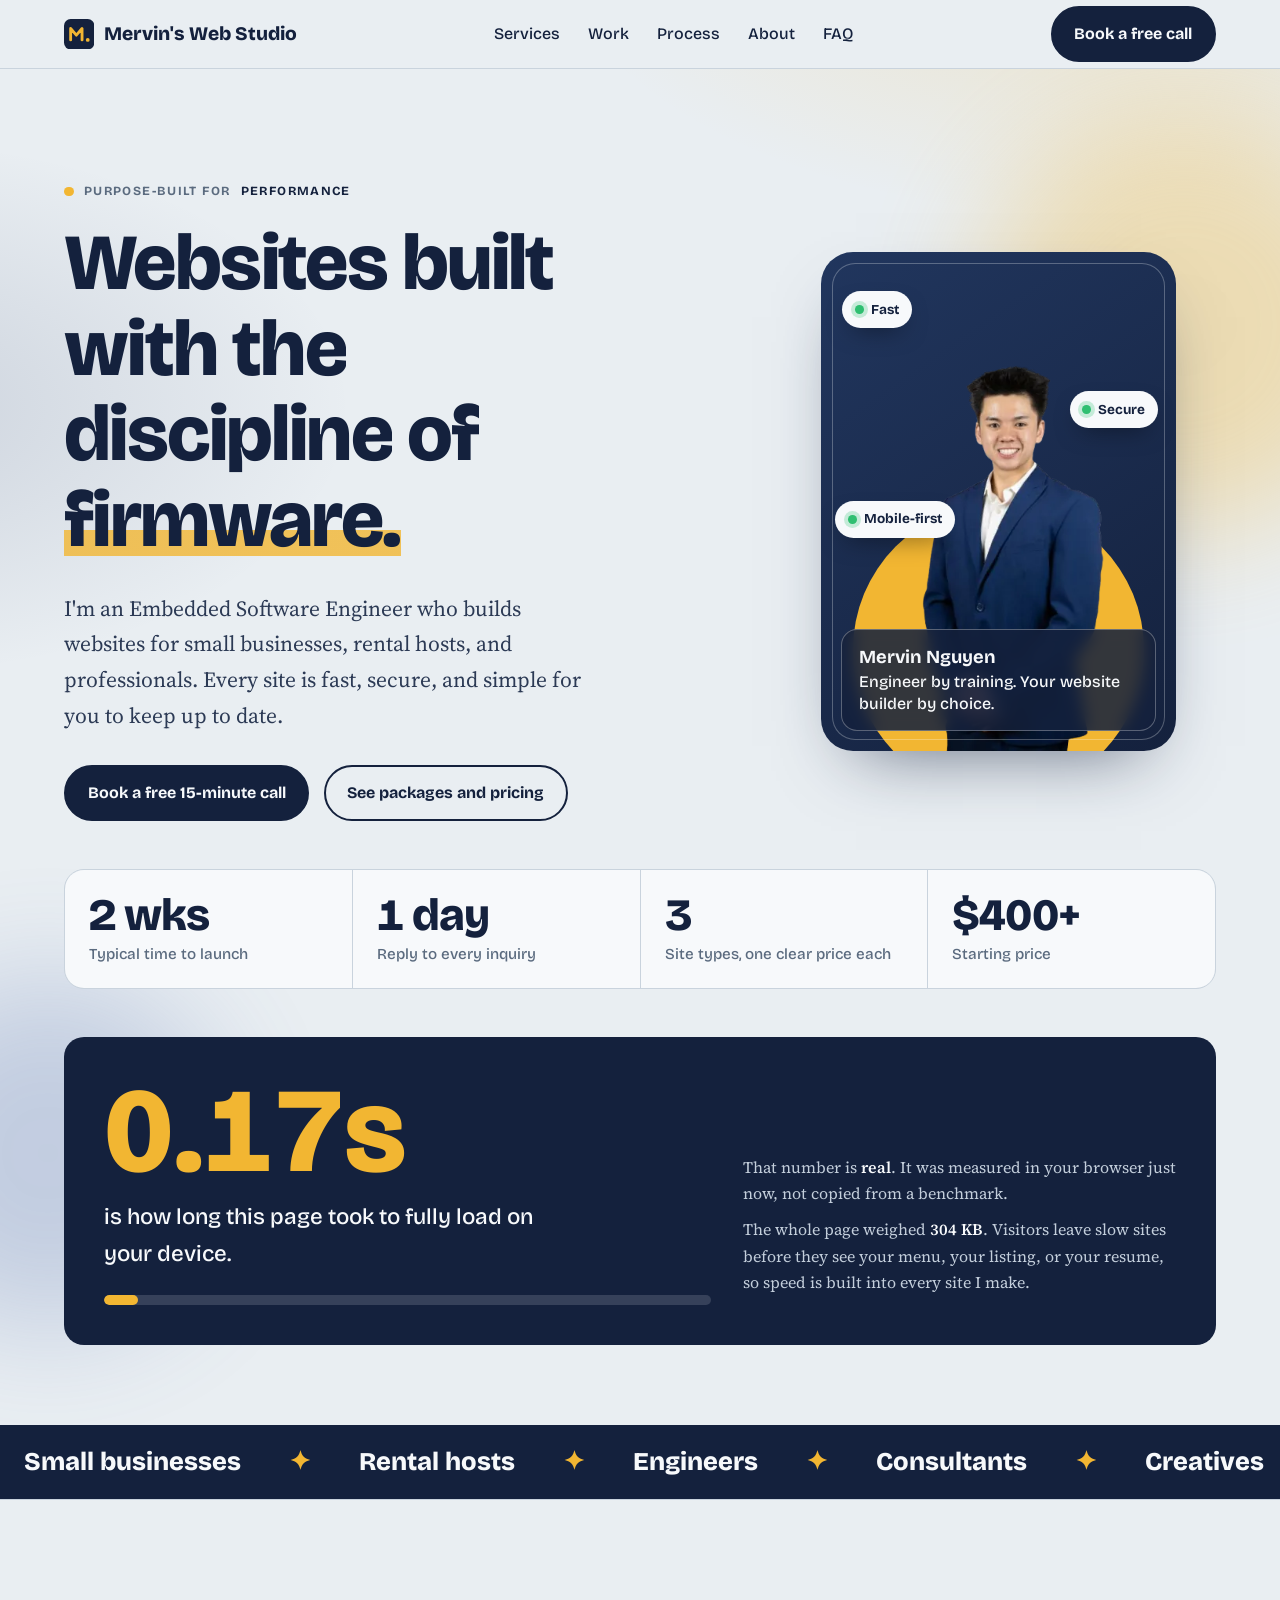
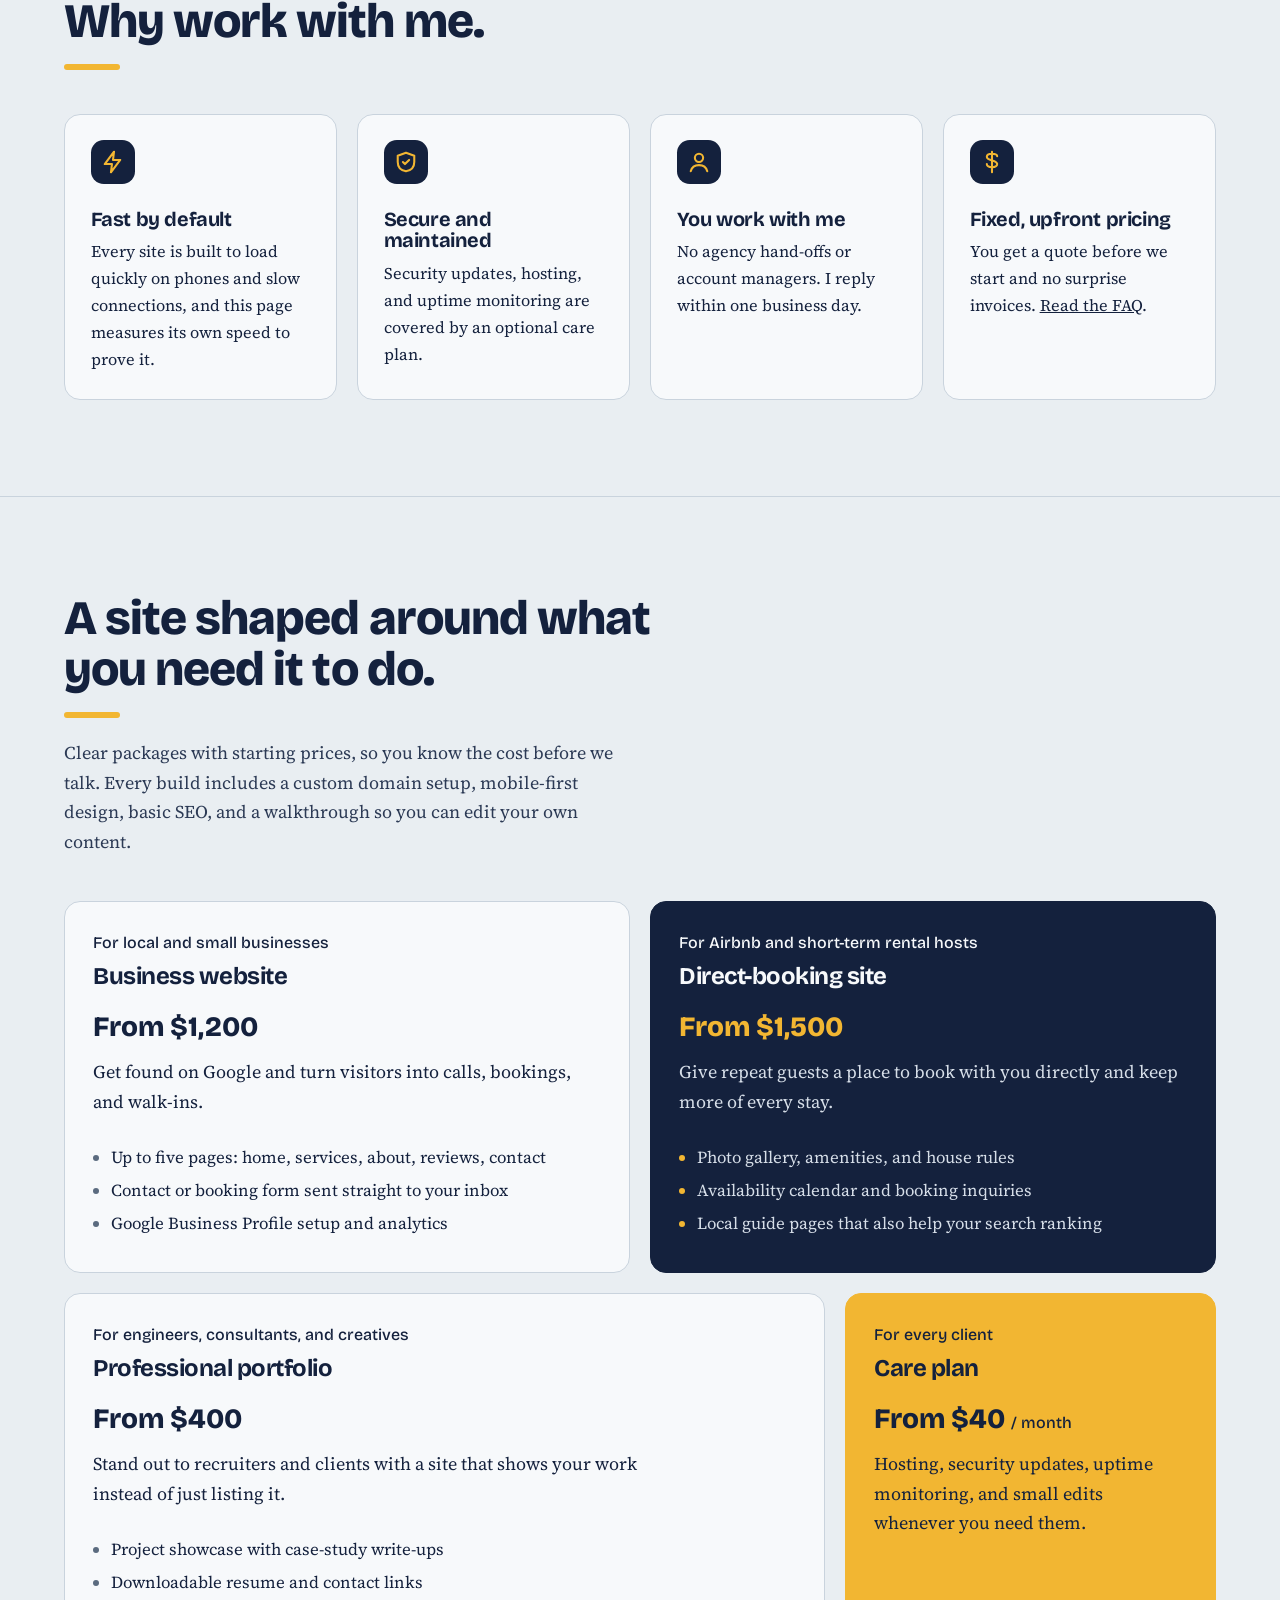
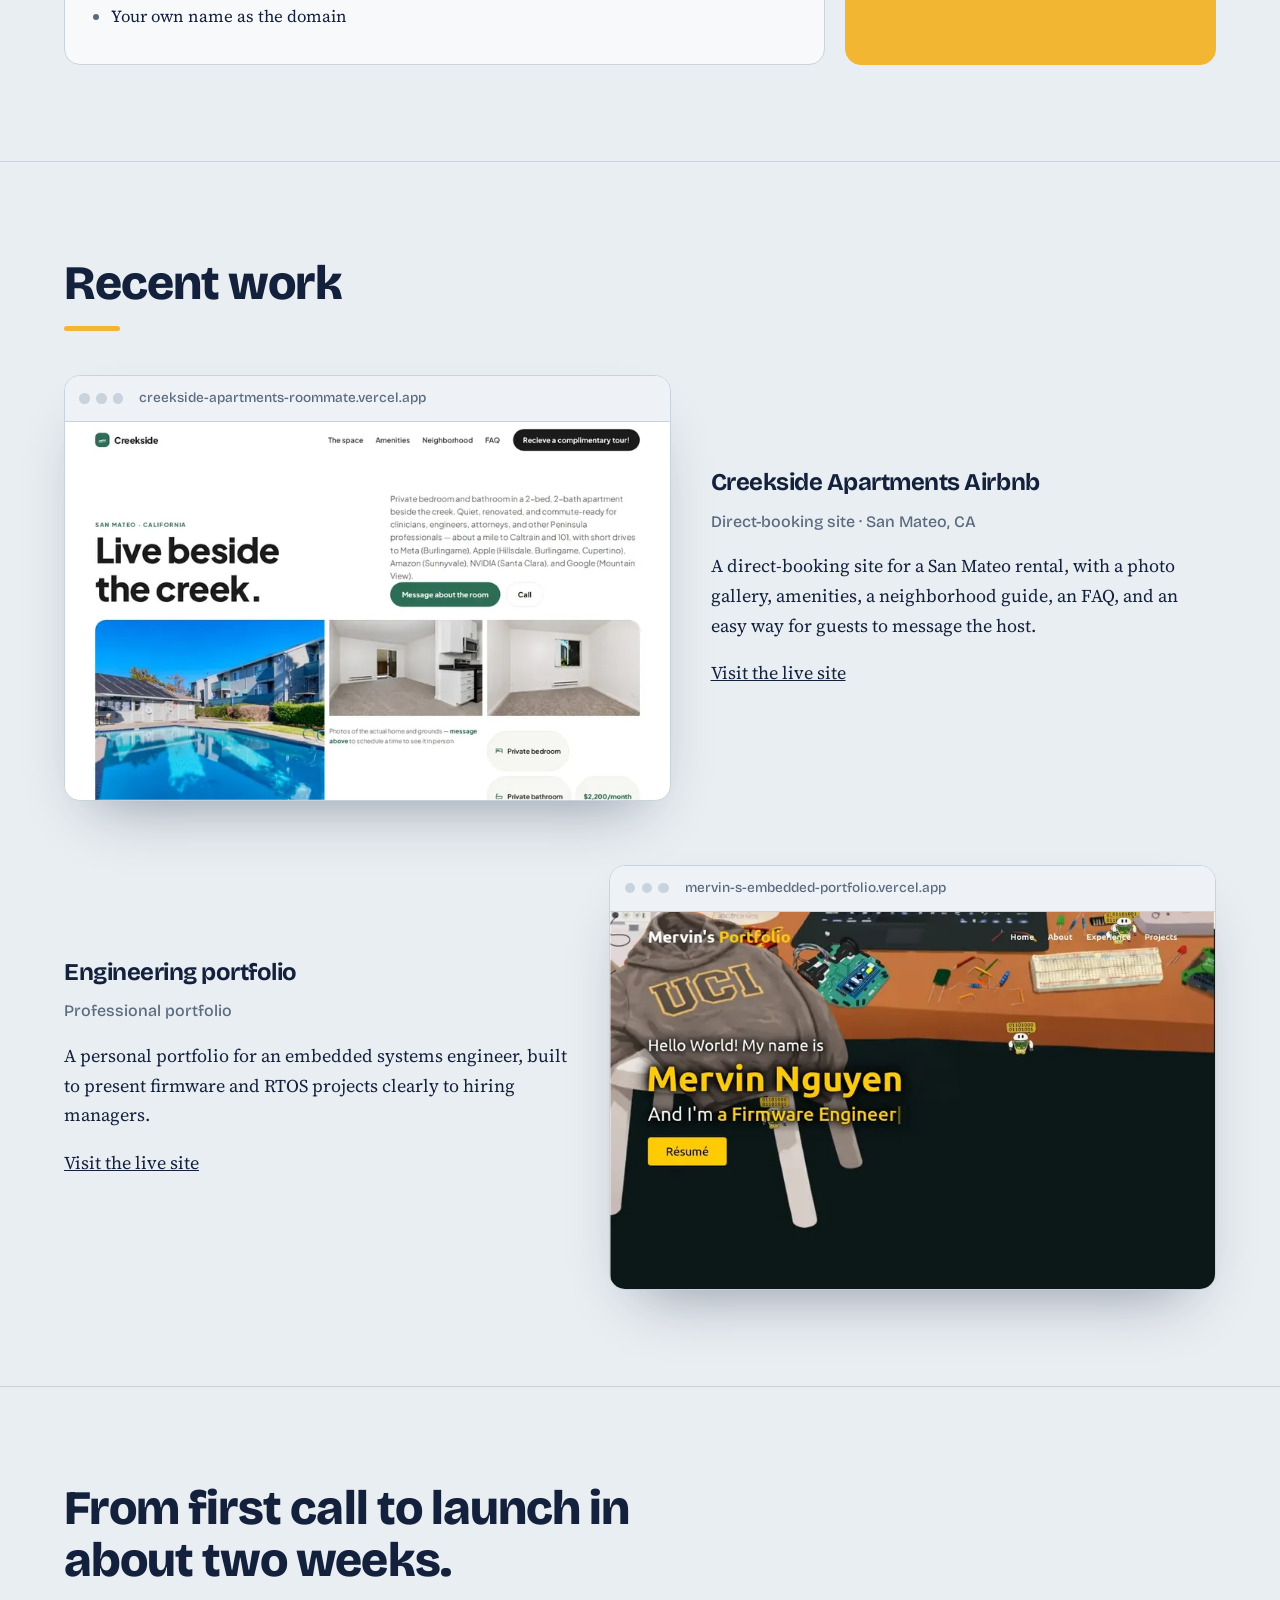
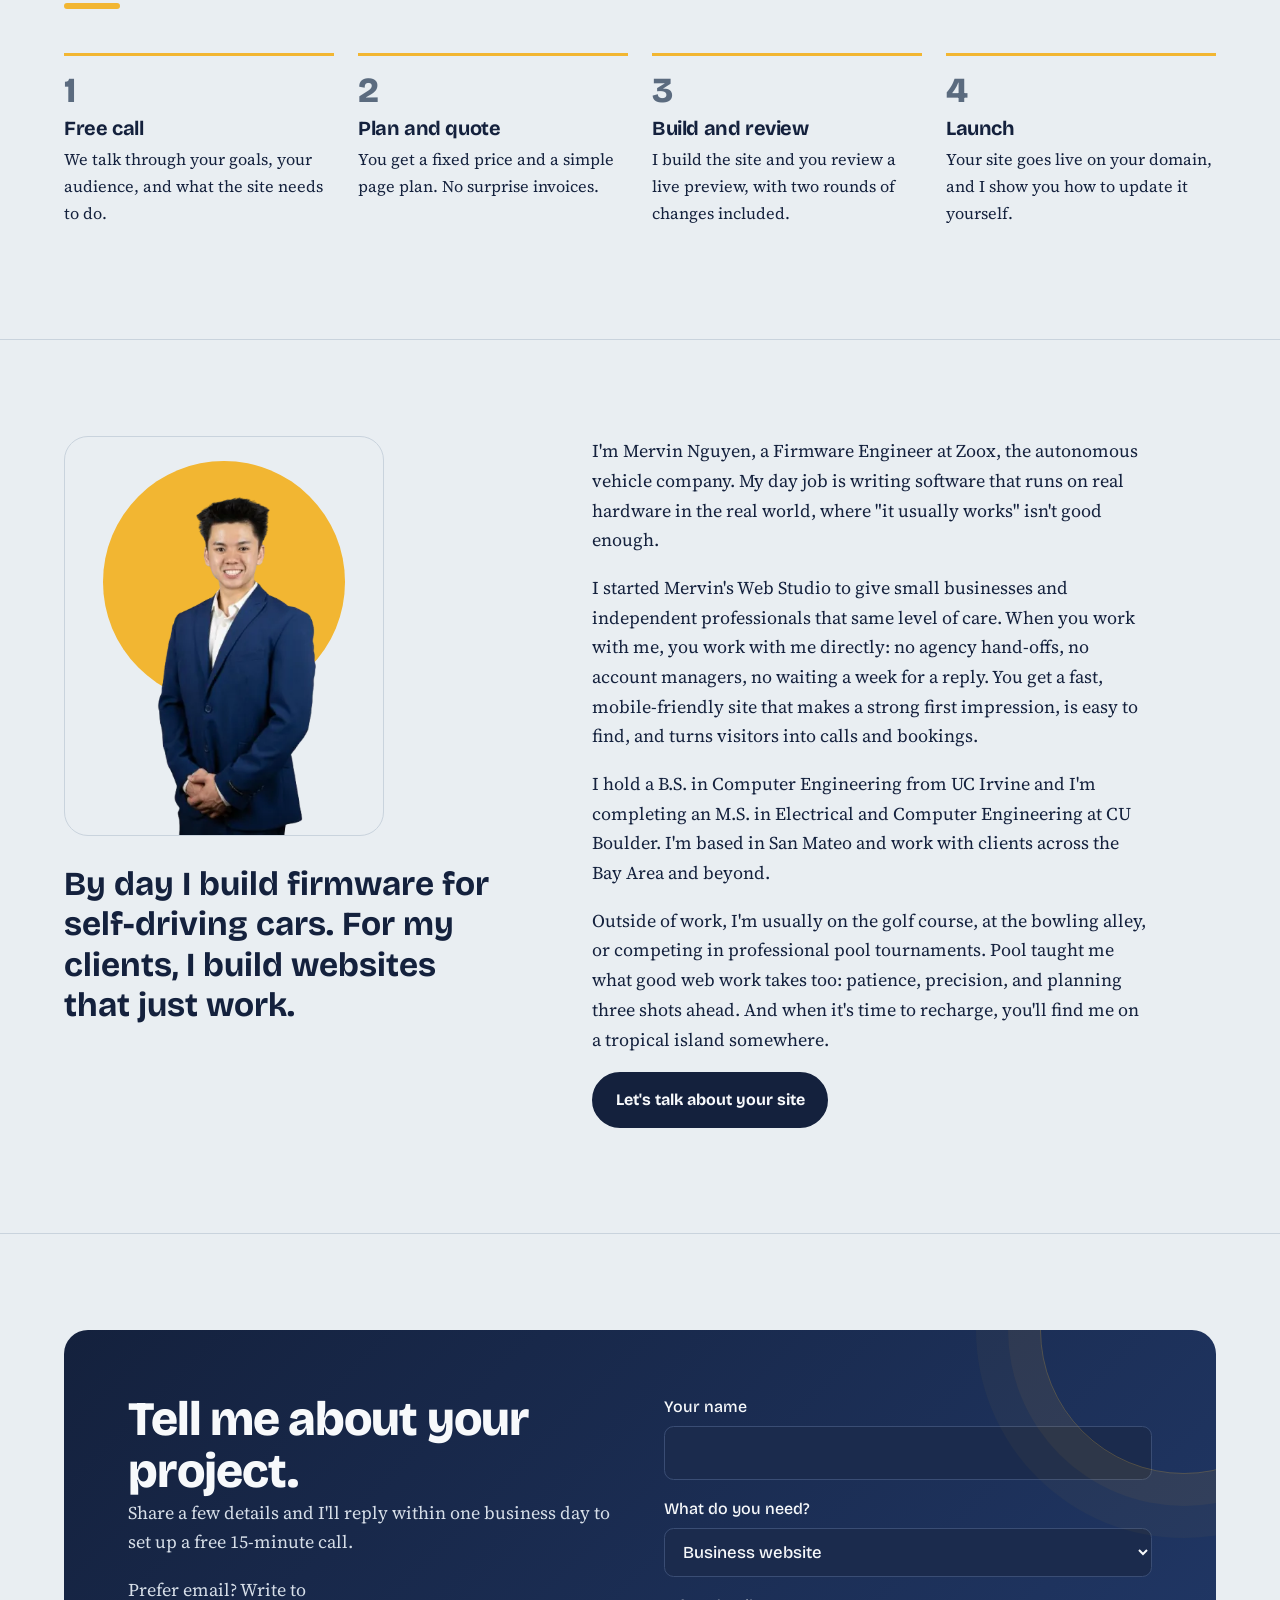
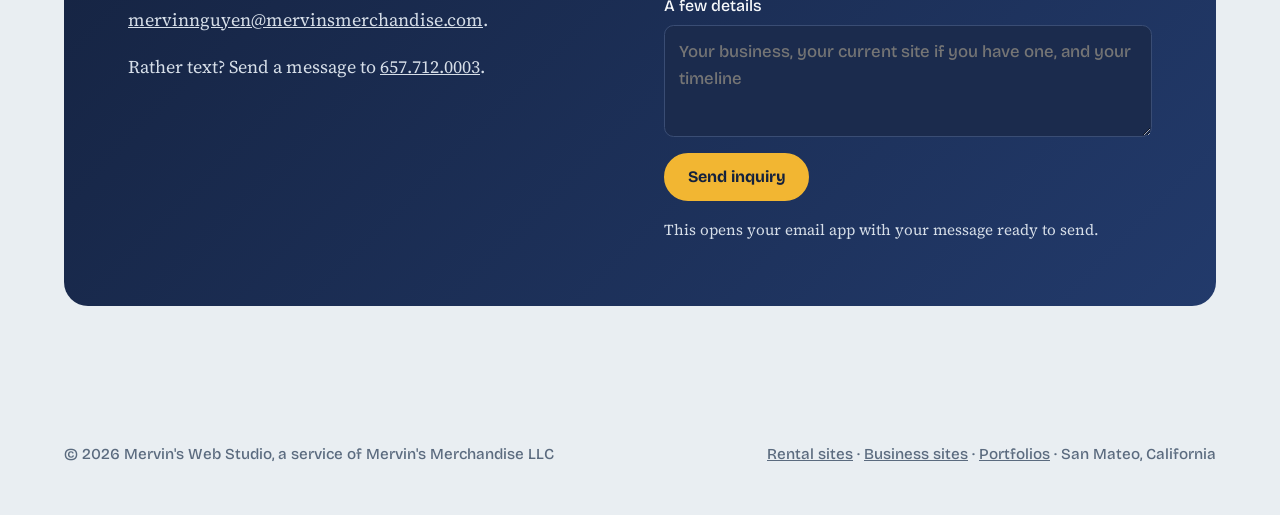
==== commit 5663a037: "Add richer homepage animations Co-authored-by: Copilot <223556219+Copilot@users.noreply.github.com>" ====
--- a/index.html
+++ b/index.html
@@ -323,6 +323,11 @@
   .rot.swap { opacity: 0; transform: translateY(.5em); }
   .hero .hero-kicker { align-items: baseline; flex-wrap: wrap; }
   .hero .hero-kicker::before { align-self: center; }
+  .hero .hero-kicker::before { animation: status-pulse 2.4s ease-in-out infinite; }
+  @keyframes status-pulse {
+    0%, 100% { box-shadow: 0 0 0 0 rgba(242, 182, 50, .45); }
+    50% { box-shadow: 0 0 0 .45rem rgba(242, 182, 50, 0); }
+  }
 
   .hl { background: linear-gradient(transparent 62%, rgba(242, 182, 50, .8) 62% 92%, transparent 92%) no-repeat; background-size: 100% 100%; -webkit-box-decoration-break: clone; box-decoration-break: clone; transition: background-size 900ms cubic-bezier(.2, .7, .2, 1) 700ms; }
   .motion-ready .hl { background-size: 0% 100%; }
@@ -367,7 +372,40 @@
   .svc::after { content: ""; position: absolute; inset: 0; pointer-events: none; opacity: 0; transition: opacity 300ms ease; background: radial-gradient(18rem circle at var(--mx, 50%) var(--my, 50%), rgba(242, 182, 50, .24), transparent 65%); }
   .svc:hover::after { opacity: 1; }
   .svc:hover { box-shadow: 0 26px 50px -28px rgba(20, 33, 61, .6); }
+  .svc::before {
+    content: ""; position: absolute; inset: 0 0 auto; height: 3px; z-index: 1;
+    background: linear-gradient(90deg, transparent, var(--marigold), transparent);
+    transform: translateX(-100%); transition: transform 650ms cubic-bezier(.2, .7, .2, 1);
+  }
+  .svc:hover::before { transform: translateX(100%); }
+  .svc > * { position: relative; z-index: 2; }
   .shot:hover { box-shadow: 0 36px 70px -30px rgba(20, 33, 61, .55); }
+  .shot { position: relative; overflow: hidden; }
+  .shot::after {
+    content: ""; position: absolute; inset: 0; pointer-events: none; opacity: 0;
+    background: linear-gradient(110deg, transparent 30%, rgba(255,255,255,.32) 48%, transparent 66%);
+    transform: translateX(-100%); transition: opacity 200ms ease, transform 750ms ease;
+  }
+  .shot:hover::after { opacity: 1; transform: translateX(100%); }
+  .motion-ready .shot img {
+    clip-path: inset(0 100% 0 0);
+    transition: clip-path 900ms cubic-bezier(.2, .7, .2, 1), transform 600ms cubic-bezier(.2, .7, .2, 1);
+  }
+  .motion-ready .shot.is-visible img { clip-path: inset(0 0 0 0); }
+  .motion-ready .shot.is-visible:hover img { transform: scale(1.04); }
+  .motion-ready .readout-bar span { transform: scaleX(0); transform-origin: left; transition: transform 1200ms cubic-bezier(.2, .7, .2, 1) 350ms; }
+  .motion-ready .readout.is-visible .readout-bar span { transform: scaleX(1); }
+  .motion-ready .contact { position: relative; overflow: hidden; }
+  .motion-ready .contact::before {
+    content: ""; position: absolute; width: 18rem; height: 18rem; right: -7rem; top: -9rem;
+    border-radius: 50%; border: 1px solid rgba(242, 182, 50, .25);
+    box-shadow: 0 0 0 2rem rgba(242, 182, 50, .05), 0 0 0 4rem rgba(242, 182, 50, .035);
+    animation: contact-orbit 12s linear infinite; pointer-events: none;
+  }
+  @keyframes contact-orbit { to { transform: rotate(360deg); } }
+  @media (prefers-reduced-motion: reduce) {
+    .hero .hero-kicker::before, .contact::before { animation: none; }
+  }
 
   .steps li { position: relative; }
   .steps li::before { transition: color 250ms ease, transform 350ms cubic-bezier(.2, .7, .2, 1); transform-origin: left bottom; }
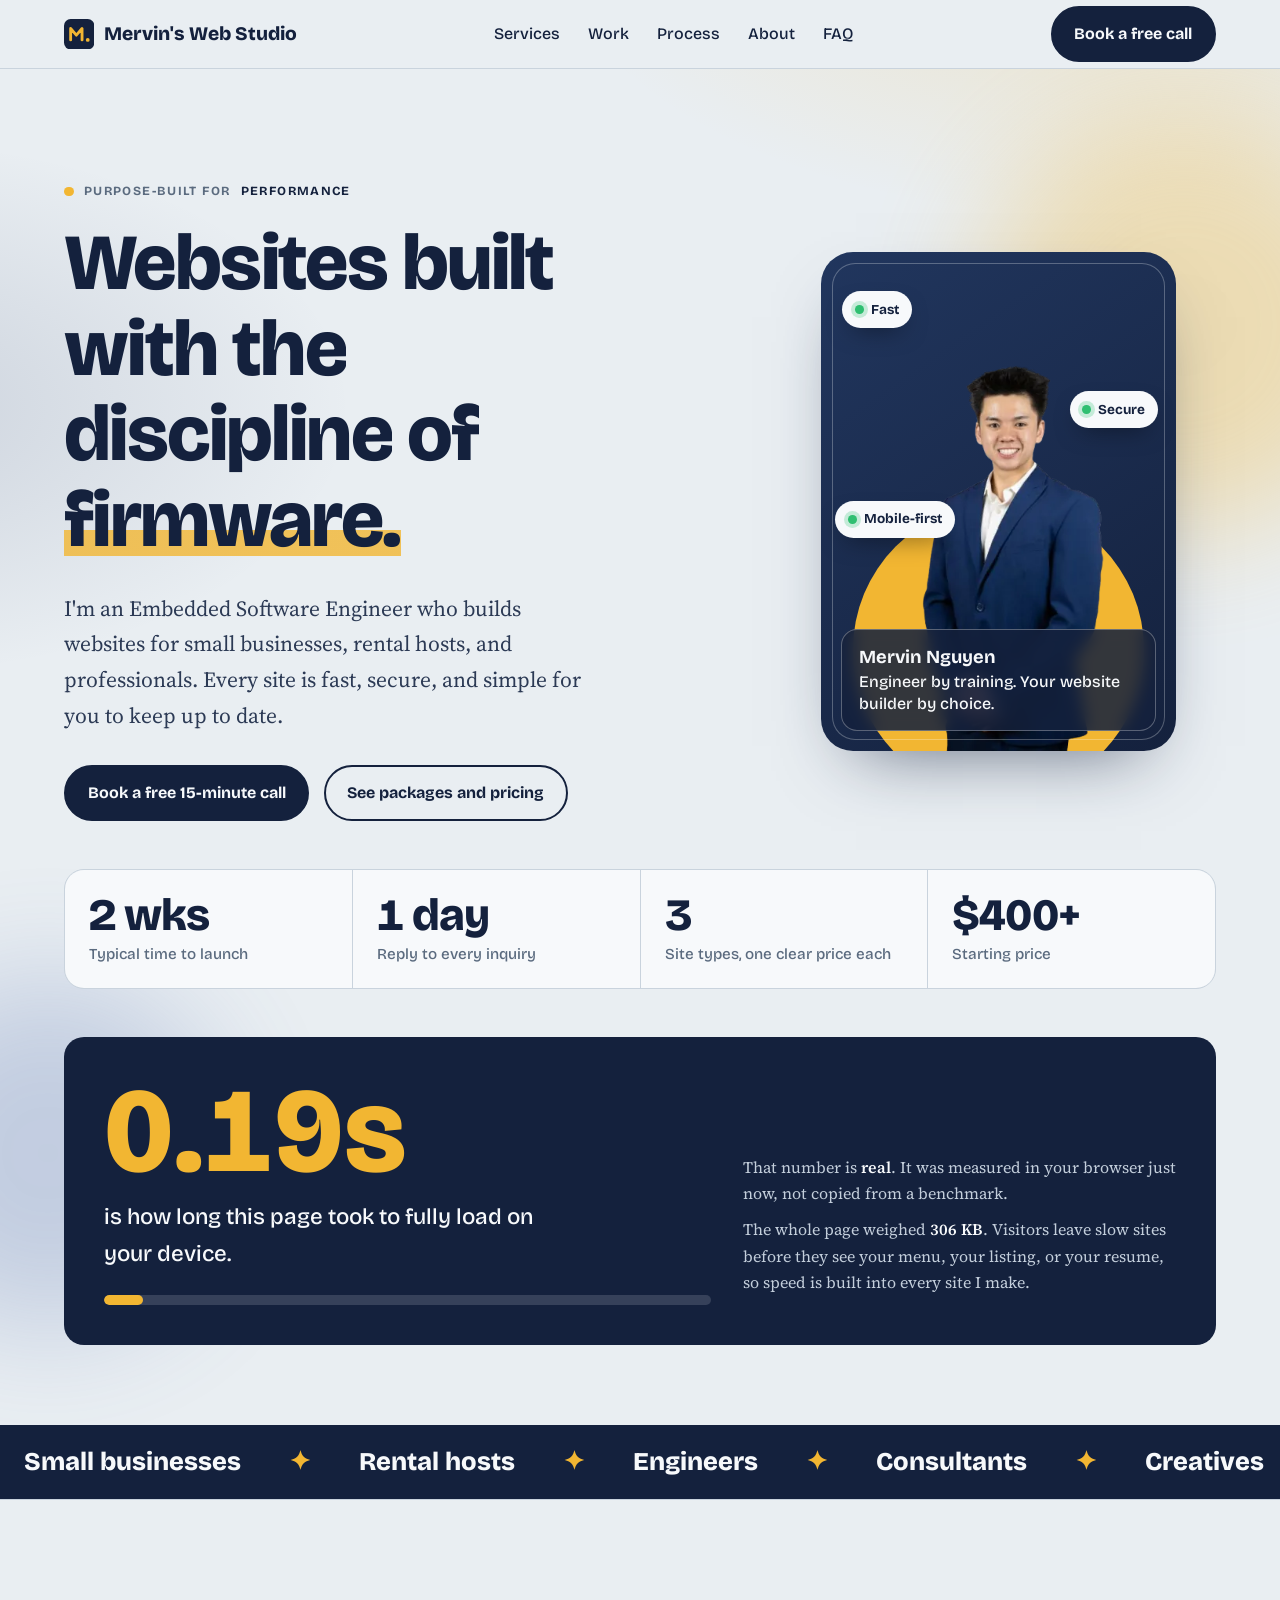
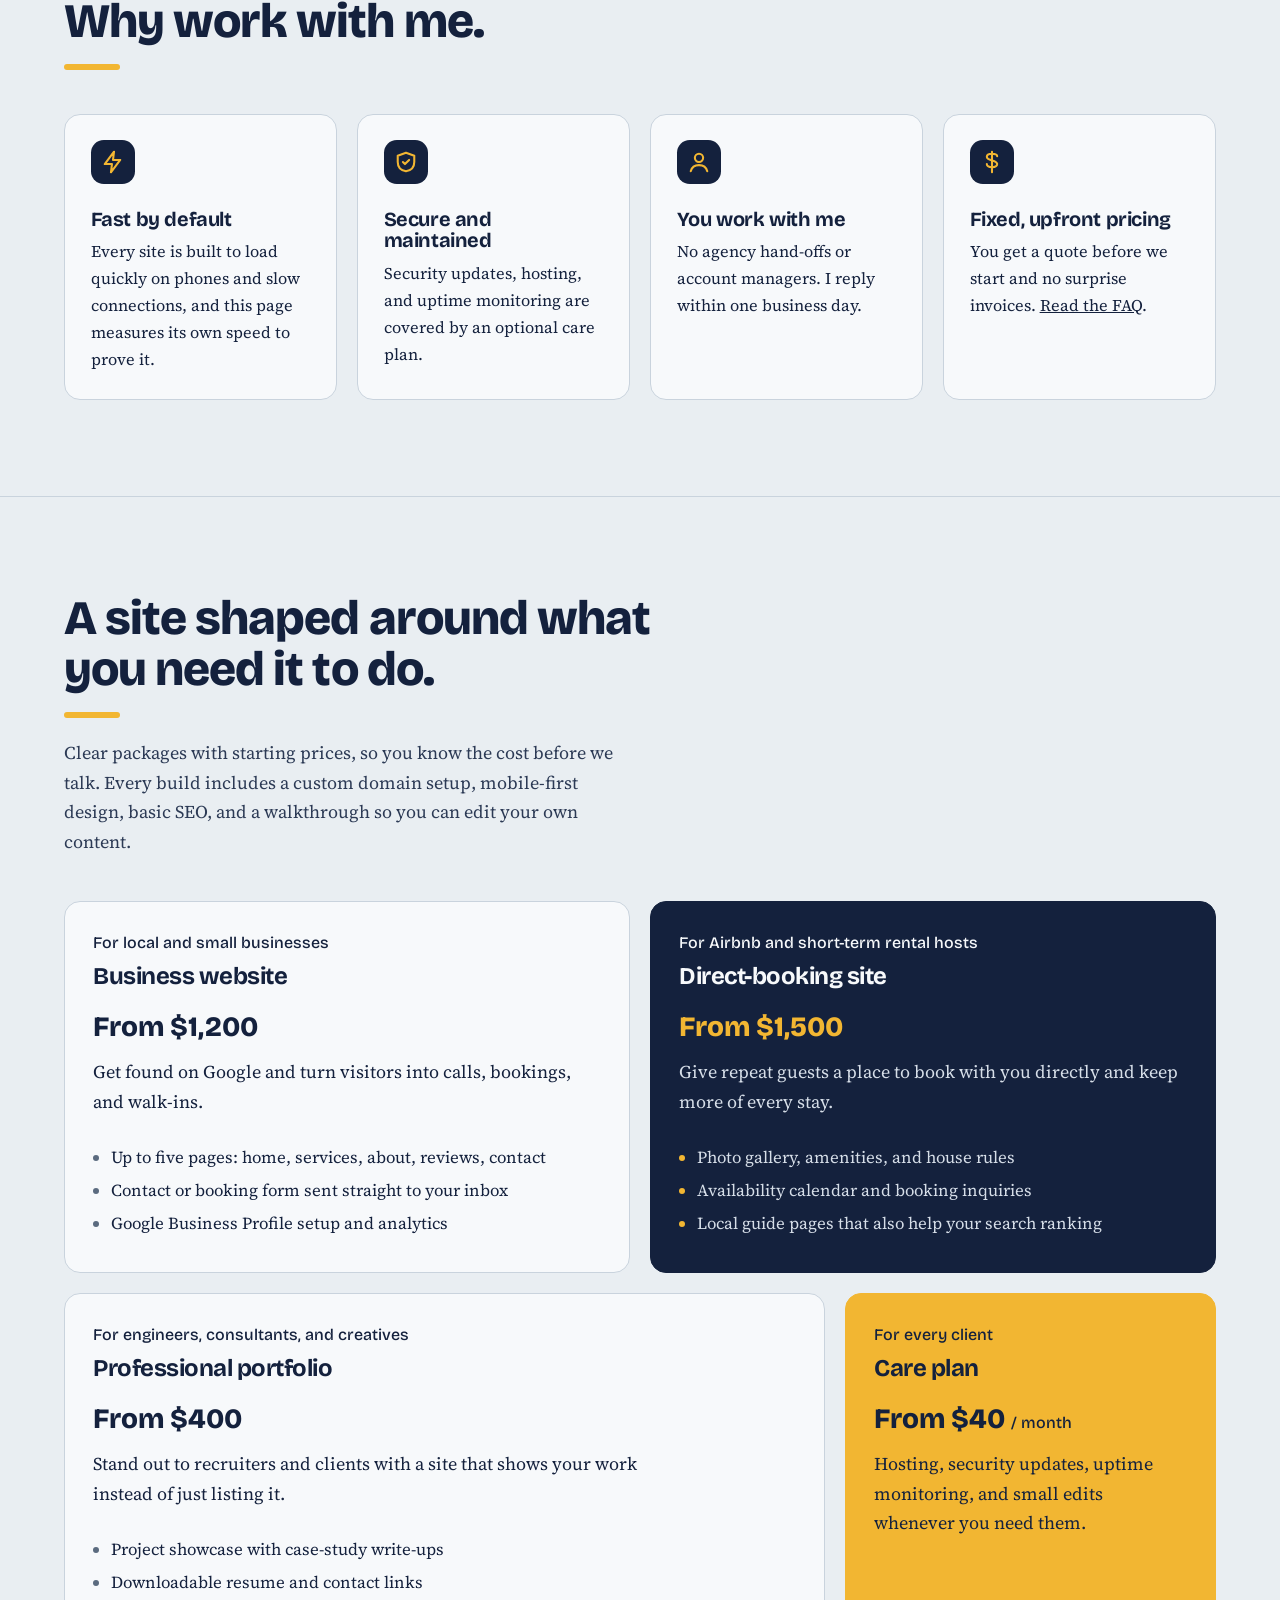
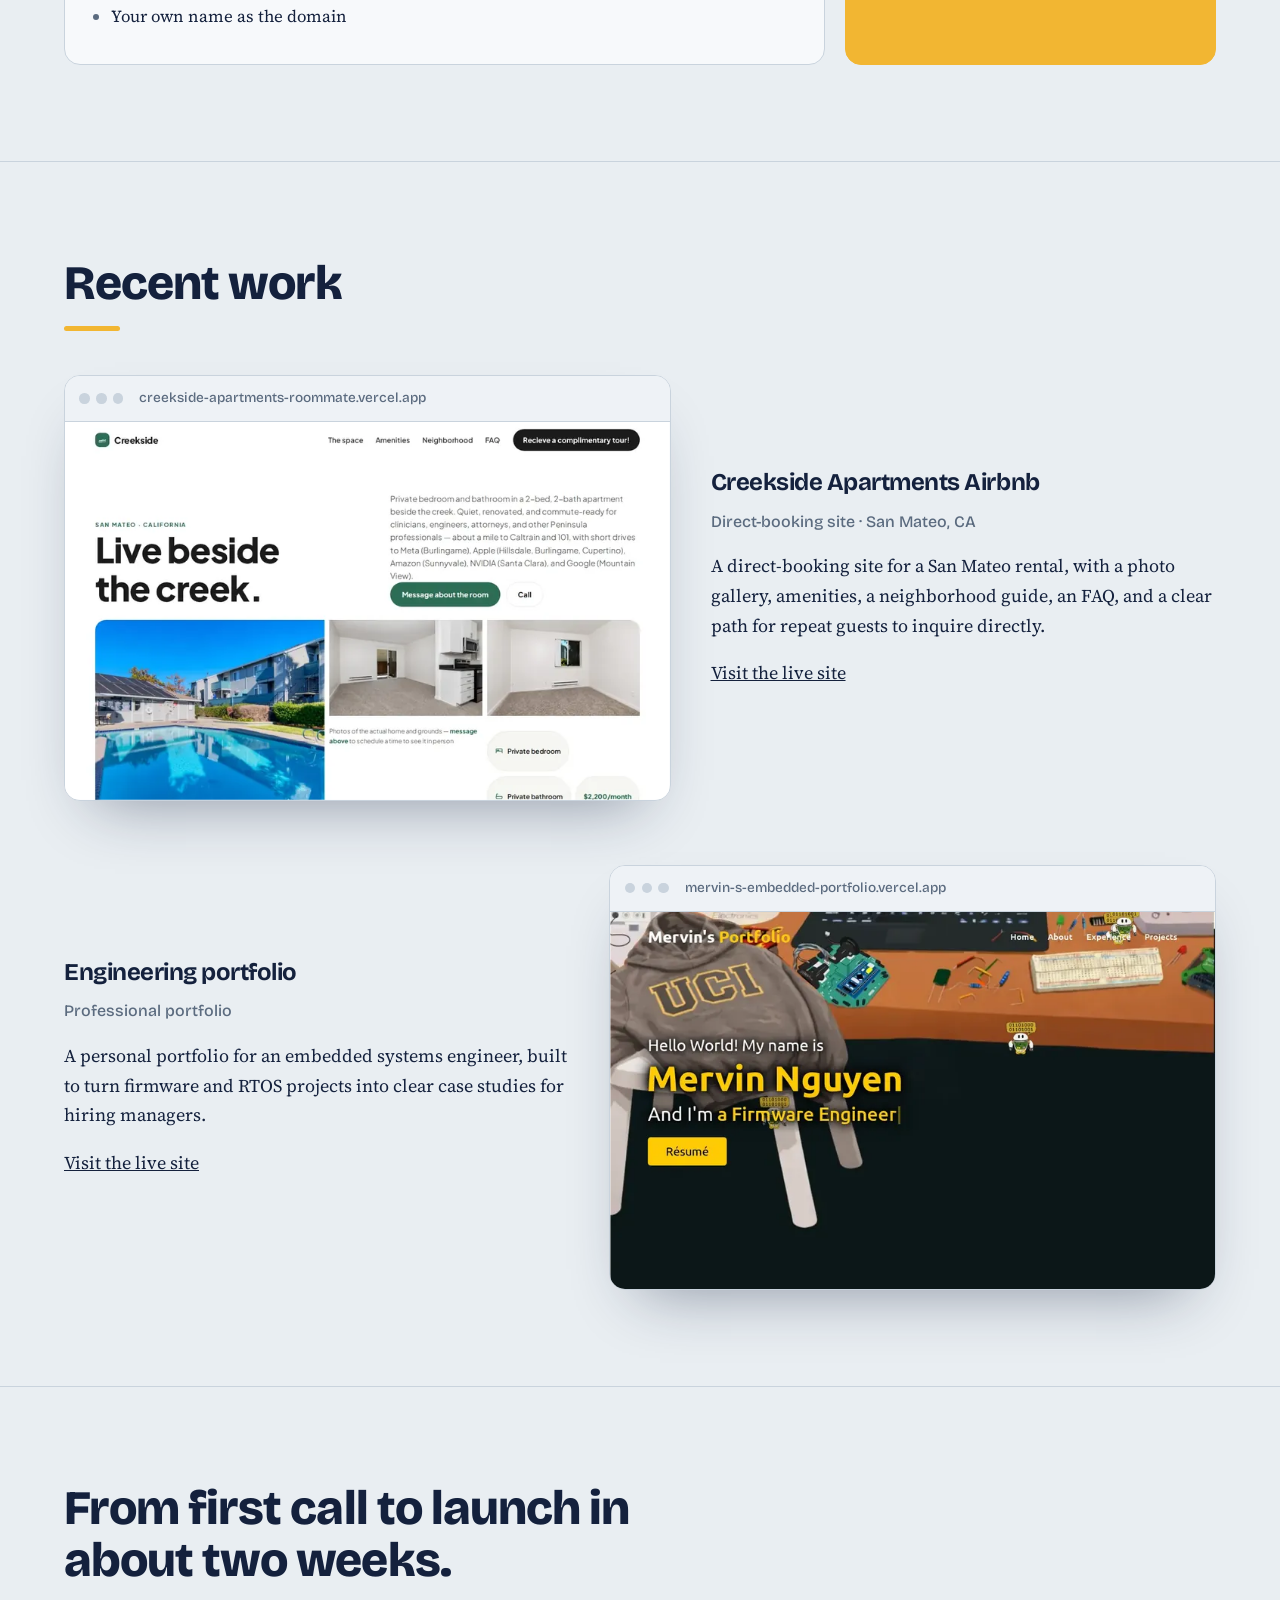
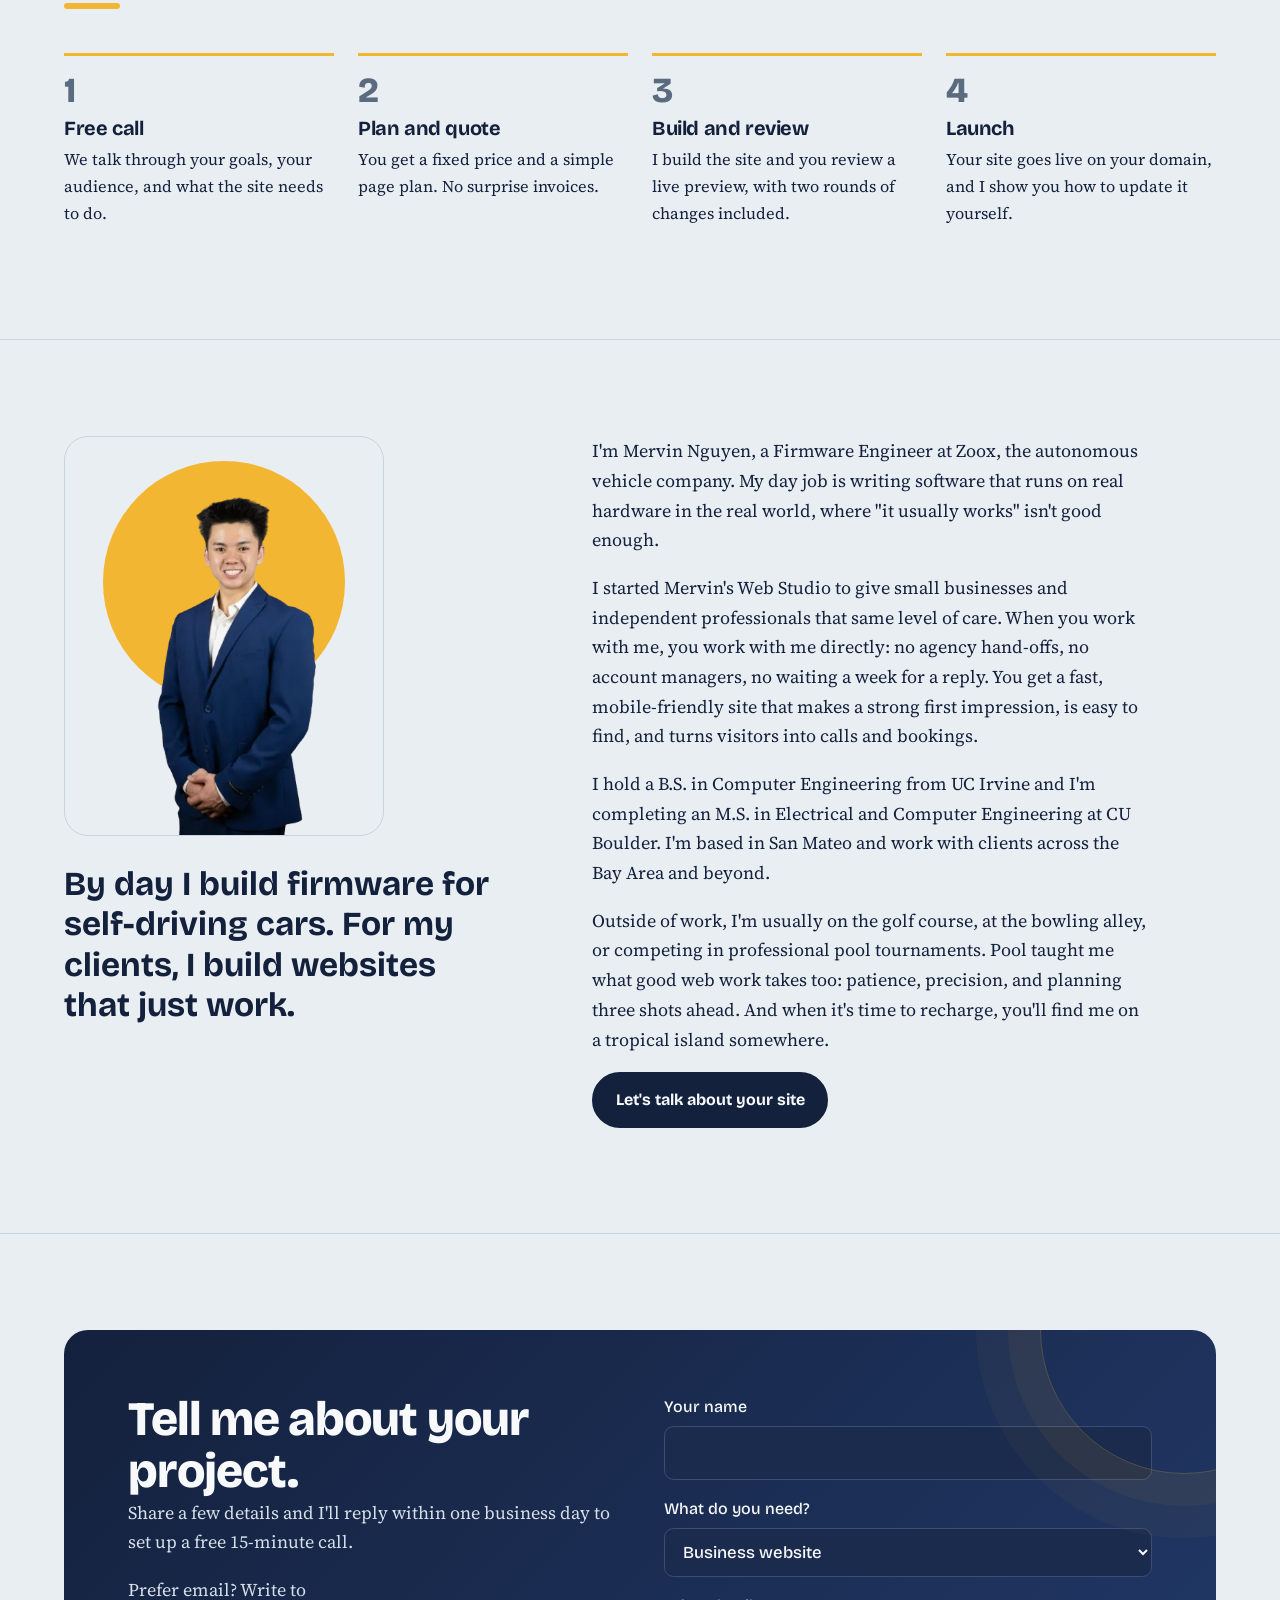
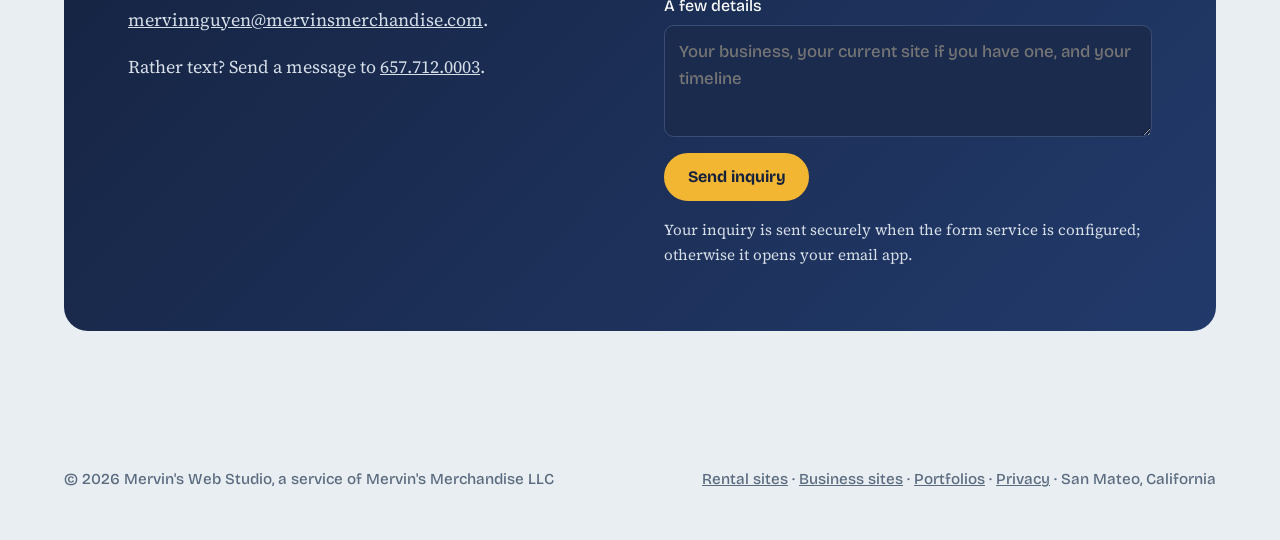
==== commit 457cb90e: "Prepare site for production launch Co-authored-by: Copilot <223556219+Copilot@users.noreply.github.c" ====
--- a/index.html
+++ b/index.html
@@ -12,13 +12,15 @@
 <meta property="og:type" content="website">
 <meta property="og:site_name" content="Mervin's Web Studio">
 <meta property="og:locale" content="en_US">
-<meta property="og:image" content="https://mervinswebstudio.com/images/portfolio-embedded.webp">
-<meta property="og:image:alt" content="A preview of a professional portfolio website built by Mervin's Web Studio">
+<meta property="og:image" content="https://mervinswebstudio.com/images/social-preview.svg">
+<meta property="og:image:alt" content="Mervin's Web Studio creates fast, reliable websites">
+<meta property="og:image:width" content="1200">
+<meta property="og:image:height" content="630">
 <meta name="twitter:card" content="summary_large_image">
 <meta name="twitter:title" content="Mervin's Web Studio | Fast, reliable websites">
 <meta name="twitter:description" content="Fast, reliable websites for small businesses, rental hosts, and professionals.">
-<meta name="twitter:image" content="https://mervinswebstudio.com/images/portfolio-embedded.webp">
-<meta name="twitter:image:alt" content="A preview of a professional portfolio website built by Mervin's Web Studio">
+<meta name="twitter:image" content="https://mervinswebstudio.com/images/social-preview.svg">
+<meta name="twitter:image:alt" content="Mervin's Web Studio creates fast, reliable websites">
 <link rel="preload" as="image" href="images/mervin-nguyen.webp" fetchpriority="high">
 <link rel="preload" href="fonts/bricolage-grotesque-latin.woff2" as="font" type="font/woff2" crossorigin>
 <link rel="preload" href="fonts/source-serif-4-latin.woff2" as="font" type="font/woff2" crossorigin>
@@ -604,7 +606,7 @@
         <div>
           <h3>Creekside Apartments Airbnb</h3>
           <div class="meta">Direct-booking site &middot; San Mateo, CA</div>
-          <p>A direct-booking site for a San Mateo rental, with a photo gallery, amenities, a neighborhood guide, an FAQ, and an easy way for guests to message the host.</p>
+          <p>A direct-booking site for a San Mateo rental, with a photo gallery, amenities, a neighborhood guide, an FAQ, and a clear path for repeat guests to inquire directly.</p>
           <p><a href="https://creekside-apartments-roommate.vercel.app" target="_blank" rel="noopener">Visit the live site</a></p>
         </div>
       </div>
@@ -616,7 +618,7 @@
         <div>
           <h3>Engineering portfolio</h3>
           <div class="meta">Professional portfolio</div>
-          <p>A personal portfolio for an embedded systems engineer, built to present firmware and RTOS projects clearly to hiring managers.</p>
+          <p>A personal portfolio for an embedded systems engineer, built to turn firmware and RTOS projects into clear case studies for hiring managers.</p>
           <p><a href="https://mervin-s-embedded-portfolio.vercel.app" target="_blank" rel="noopener">Visit the live site</a></p>
         </div>
       </div>
@@ -692,7 +694,7 @@
             <textarea name="details" placeholder="Your business, your current site if you have one, and your timeline"></textarea>
           </label>
           <button class="btn" type="submit">Send inquiry</button>
-          <p class="form-note" id="formNote" role="status" aria-live="polite">This opens your email app with your message ready to send.</p>
+          <p class="form-note" id="formNote" role="status" aria-live="polite">Your inquiry is sent securely when the form service is configured; otherwise it opens your email app.</p>
         </form>
       </div>
     </div>
@@ -704,7 +706,7 @@
 <footer>
   <div class="wrap">
     <span>&copy; <span id="yr">2026</span> Mervin's Web Studio, a service of Mervin's Merchandise LLC</span>
-    <span><a href="airbnb-direct-booking-website.html">Rental sites</a> · <a href="small-business-website.html">Business sites</a> · <a href="professional-portfolio-website.html">Portfolios</a> · San Mateo, California</span>
+    <span><a href="airbnb-direct-booking-website.html">Rental sites</a> · <a href="small-business-website.html">Business sites</a> · <a href="professional-portfolio-website.html">Portfolios</a> · <a href="privacy.html">Privacy</a> · San Mateo, California</span>
   </div>
 </footer>
 
@@ -751,12 +753,13 @@
   if (document.readyState === 'complete') { setTimeout(showLoad, 0); }
   else { window.addEventListener('load', function () { setTimeout(showLoad, 0); }); }
 
-  // Inquiry form opens a prefilled email
-  document.getElementById('inquiry').addEventListener('submit', function (e) {
+  // Inquiry form uses a configured endpoint when available and keeps a mailto fallback.
+  document.getElementById('inquiry').addEventListener('submit', async function (e) {
     e.preventDefault();
     var f = e.target;
     var name = f.name.value.trim();
     var note = document.getElementById('formNote');
+    var submit = f.querySelector('button[type="submit"]');
     f.name.removeAttribute('aria-invalid');
     note.className = 'form-note';
     if (!name) {
@@ -768,9 +771,29 @@
     }
     var subject = 'Website inquiry: ' + f.type.value;
     var body = 'Name: ' + name + '\nProject: ' + f.type.value + '\n\n' + f.details.value.trim();
-    window.location.href = 'mailto:mervinnguyen@mervinsmerchandise.com?subject=' + encodeURIComponent(subject) + '&body=' + encodeURIComponent(body);
-    note.textContent = 'Your email app should open now. If it did not, write to mervinnguyen@mervinsmerchandise.com or text 657.712.0003.';
-    note.classList.add('ok');
+    var endpoint = window.MWS_FORM_ENDPOINT;
+    if (!endpoint) {
+      window.location.href = 'mailto:mervinnguyen@mervinsmerchandise.com?subject=' + encodeURIComponent(subject) + '&body=' + encodeURIComponent(body);
+      note.textContent = 'Your email app should open now. If it did not, write to mervinnguyen@mervinsmerchandise.com or text 657.712.0003.';
+      note.classList.add('ok');
+      return;
+    }
+    submit.disabled = true;
+    submit.textContent = 'Sending…';
+    try {
+      var response = await fetch(endpoint, { method: 'POST', body: new FormData(f), headers: { Accept: 'application/json' } });
+      if (!response.ok) { throw new Error('The inquiry service returned ' + response.status); }
+      f.reset();
+      note.textContent = 'Thanks — your inquiry was sent. I will reply within one business day.';
+      note.classList.add('ok');
+    } catch (error) {
+      note.textContent = 'The inquiry could not be sent. Please email mervinnguyen@mervinsmerchandise.com or text 657.712.0003.';
+      note.classList.add('error');
+      console.error(error);
+    } finally {
+      submit.disabled = false;
+      submit.textContent = 'Send inquiry';
+    }
   });
 
   // Mobile call-to-action appears after the hero and hides at the contact form
@@ -785,5 +808,7 @@
   toggleCta();
 </script>
 <script src="animations.js" defer></script>
+<script src="site-config.js" defer></script>
+<script src="analytics.js" defer></script>
 </body>
 </html>
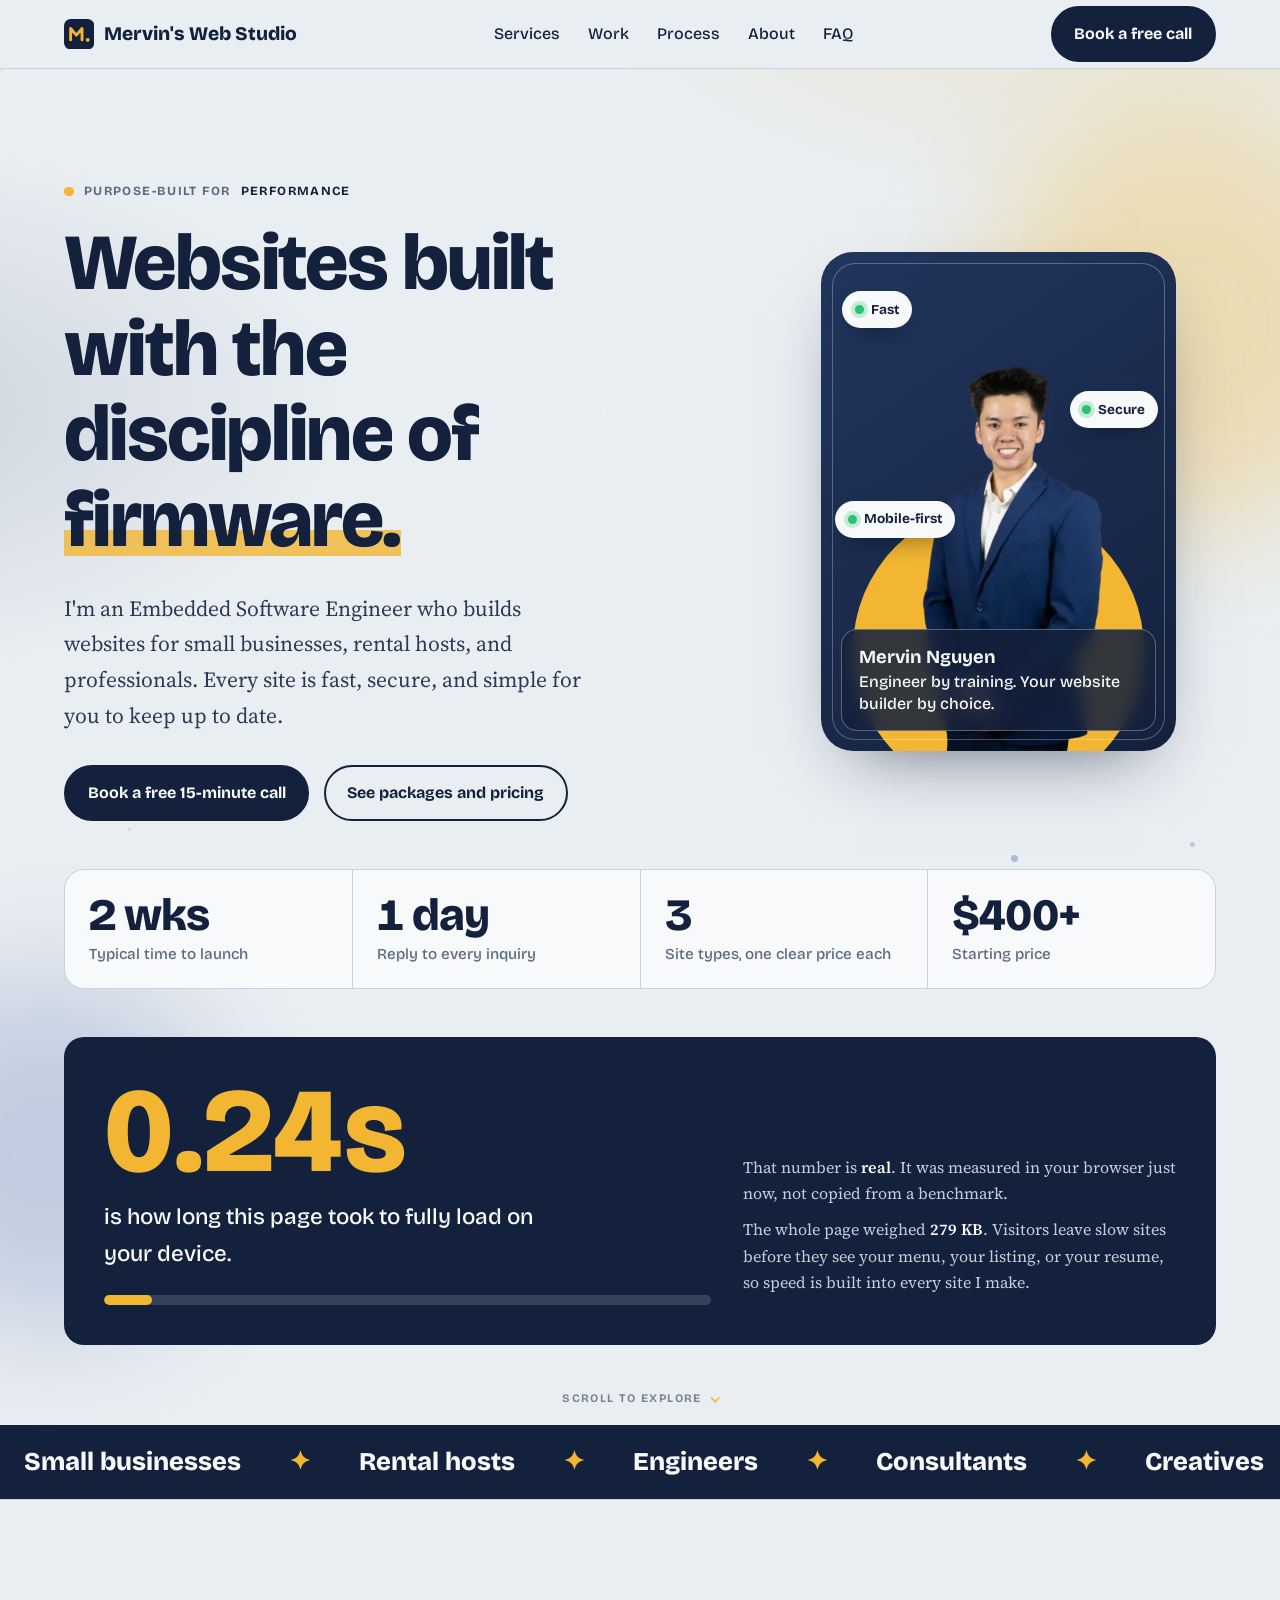
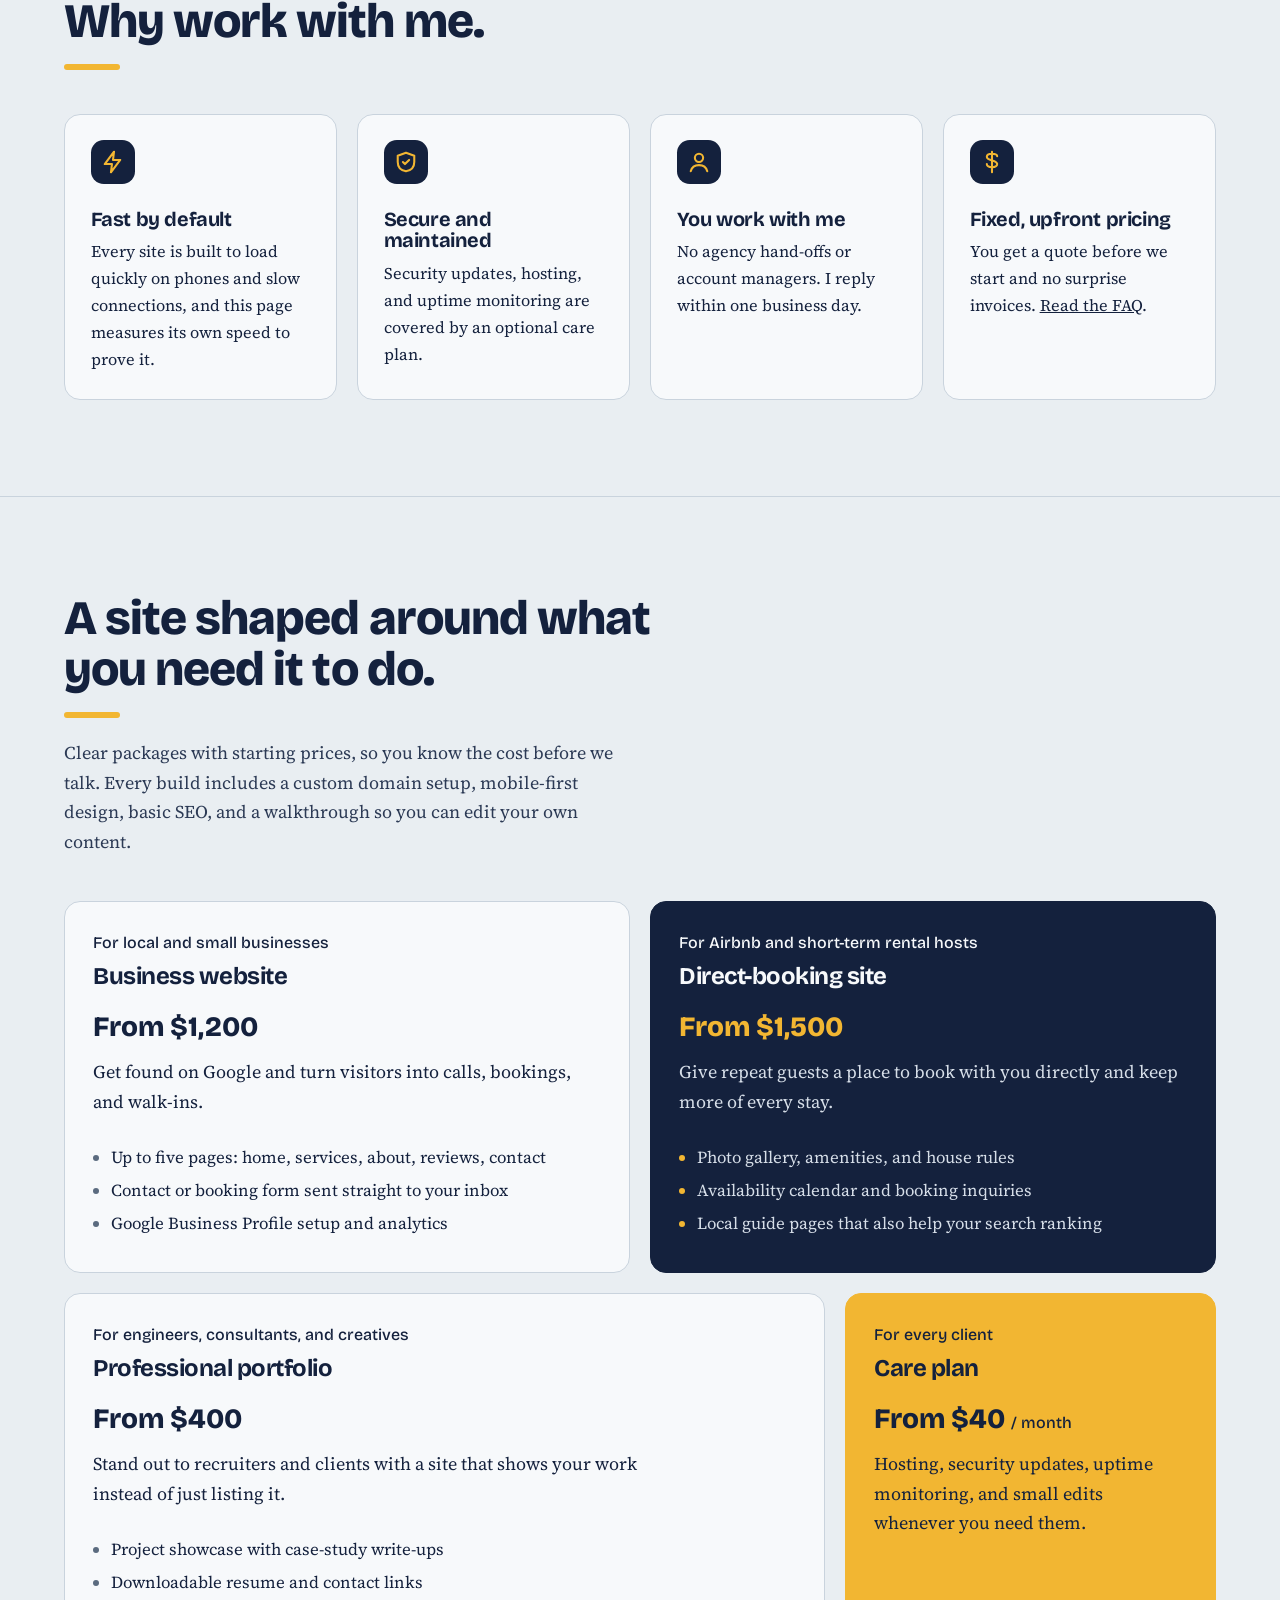
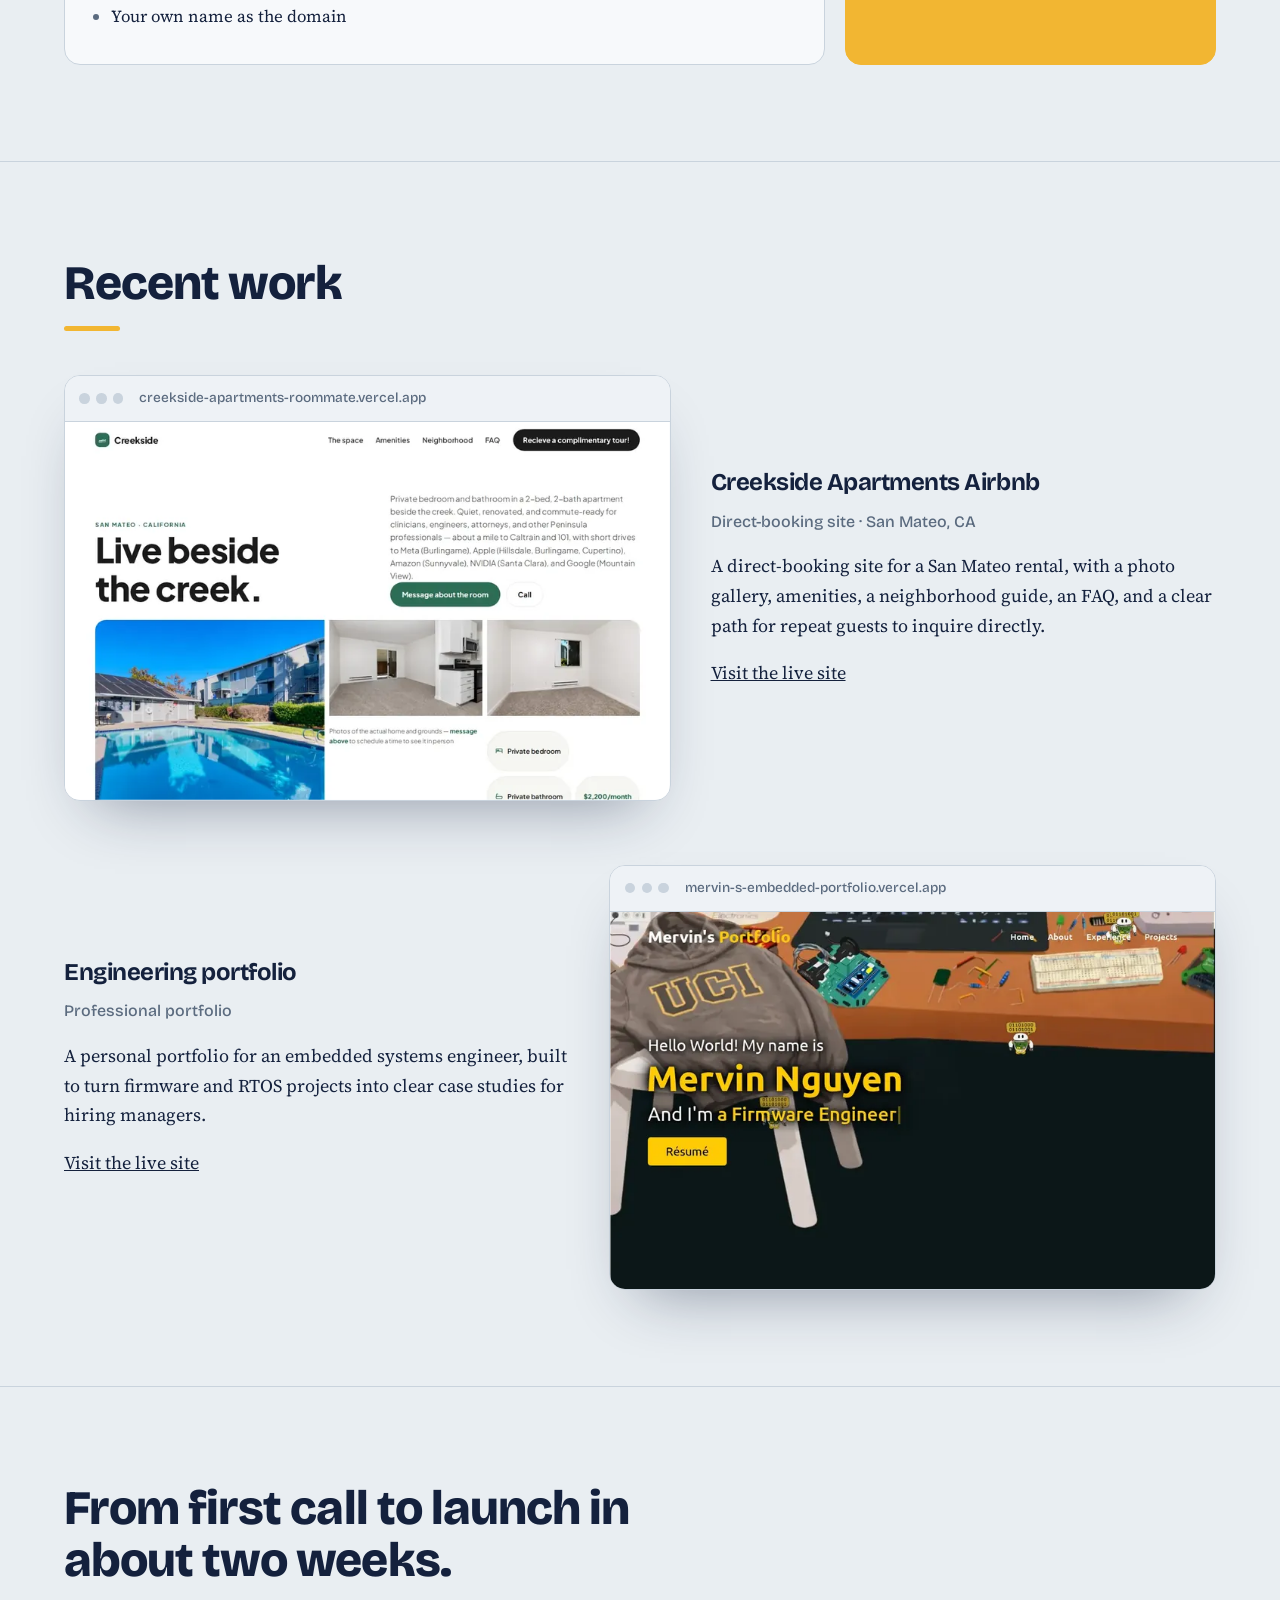
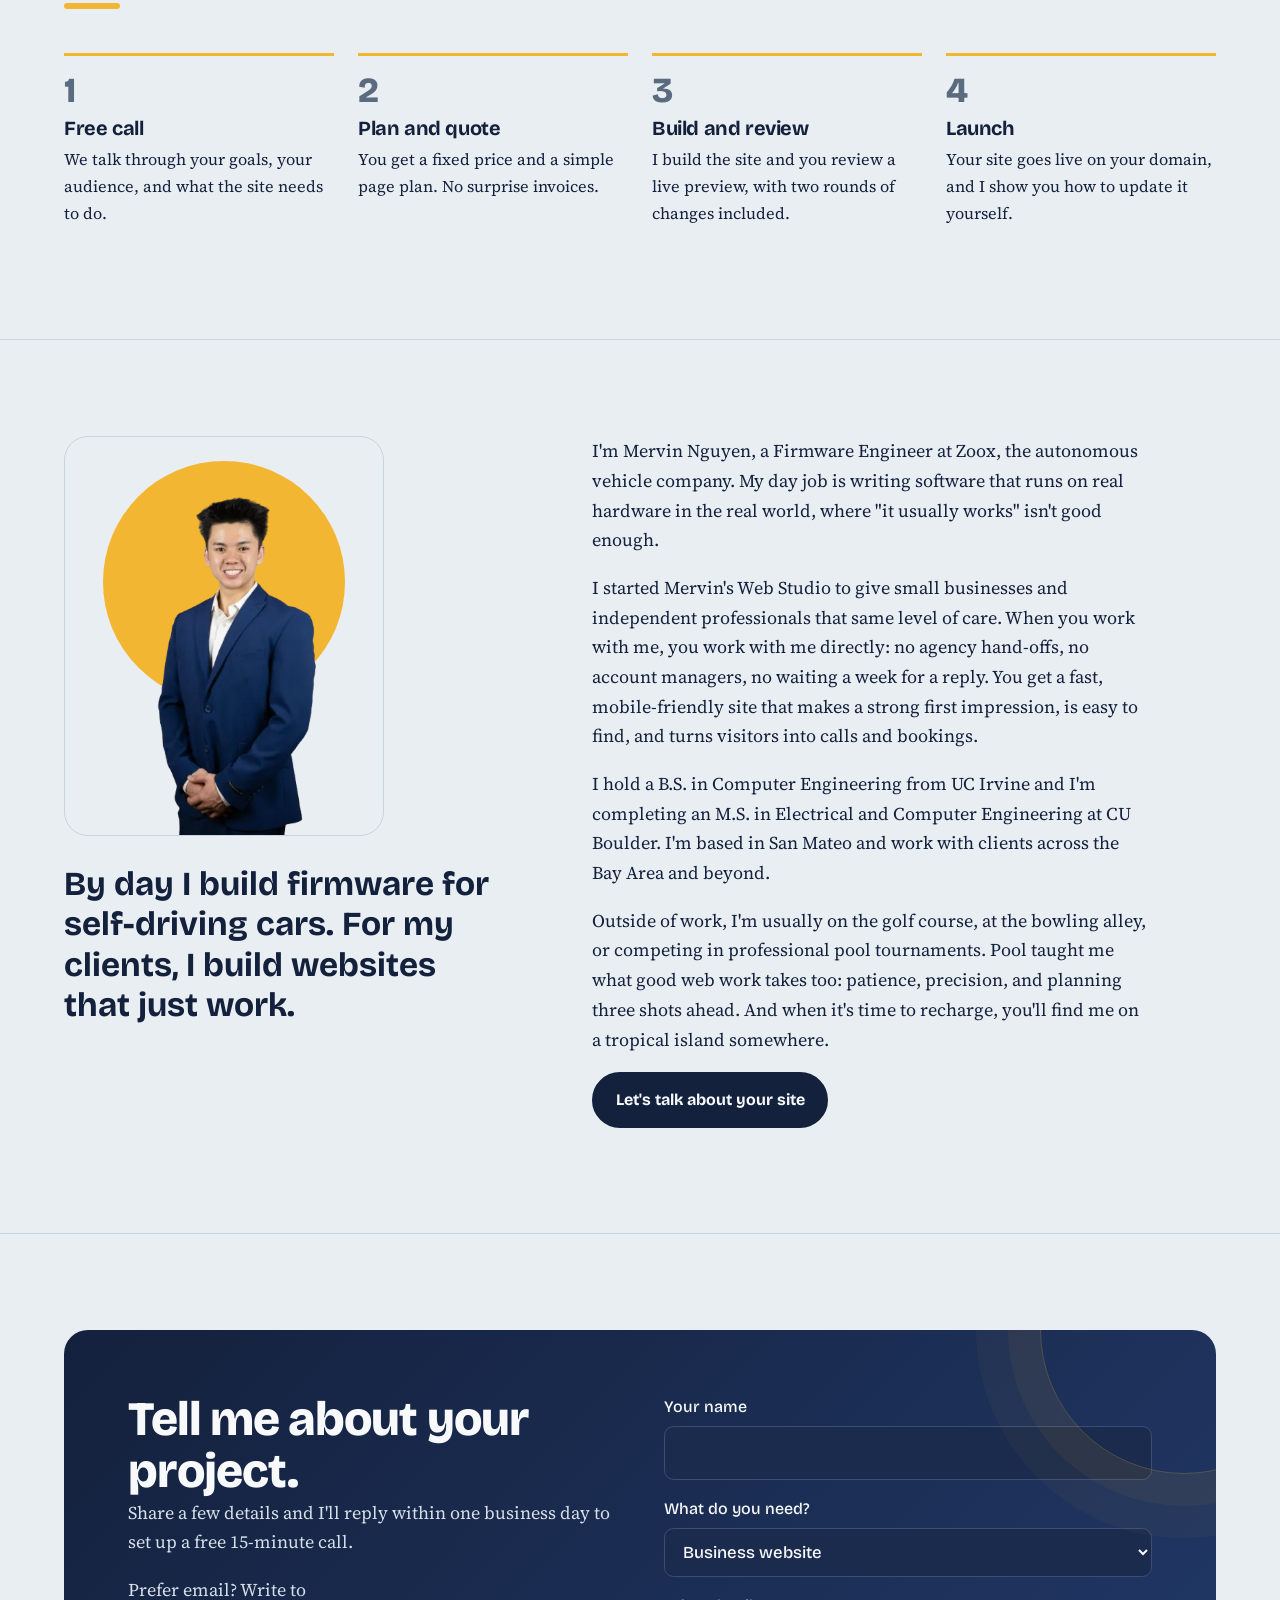
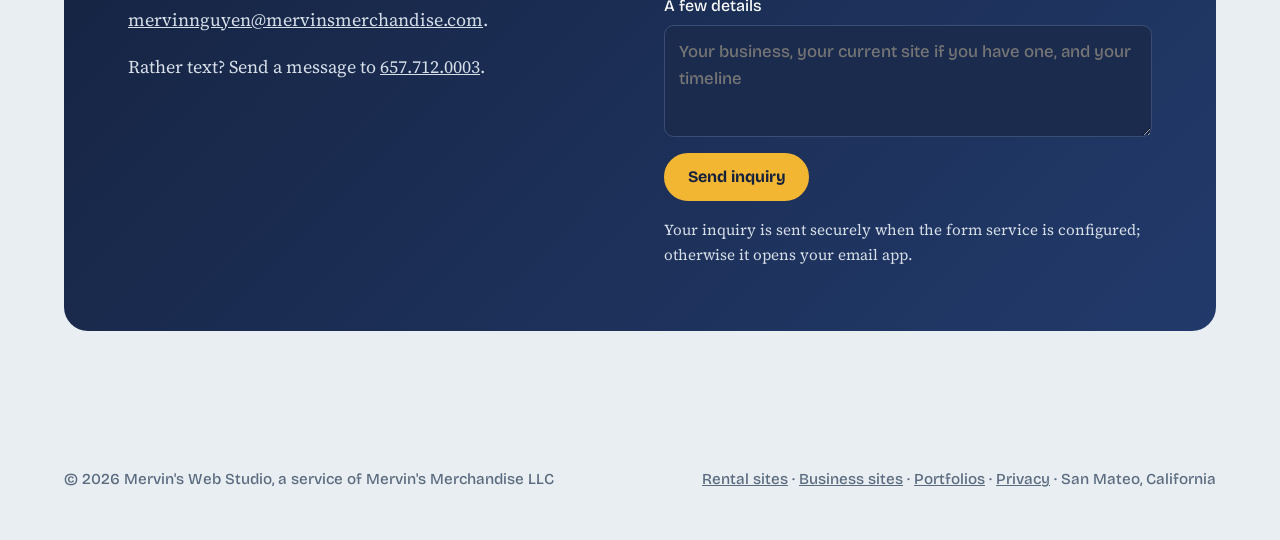
==== commit aa45acf3: "Add interactive 3D hero visuals Co-authored-by: Copilot <223556219+Copilot@users.noreply.github.com>" ====
--- a/index.html
+++ b/index.html
@@ -807,7 +807,7 @@
   window.addEventListener('scroll', toggleCta, { passive: true });
   toggleCta();
 </script>
-<script src="animations.js" defer></script>
+<script src="animations.js?v=6" defer></script>
 <script src="site-config.js" defer></script>
 <script src="analytics.js" defer></script>
 </body>
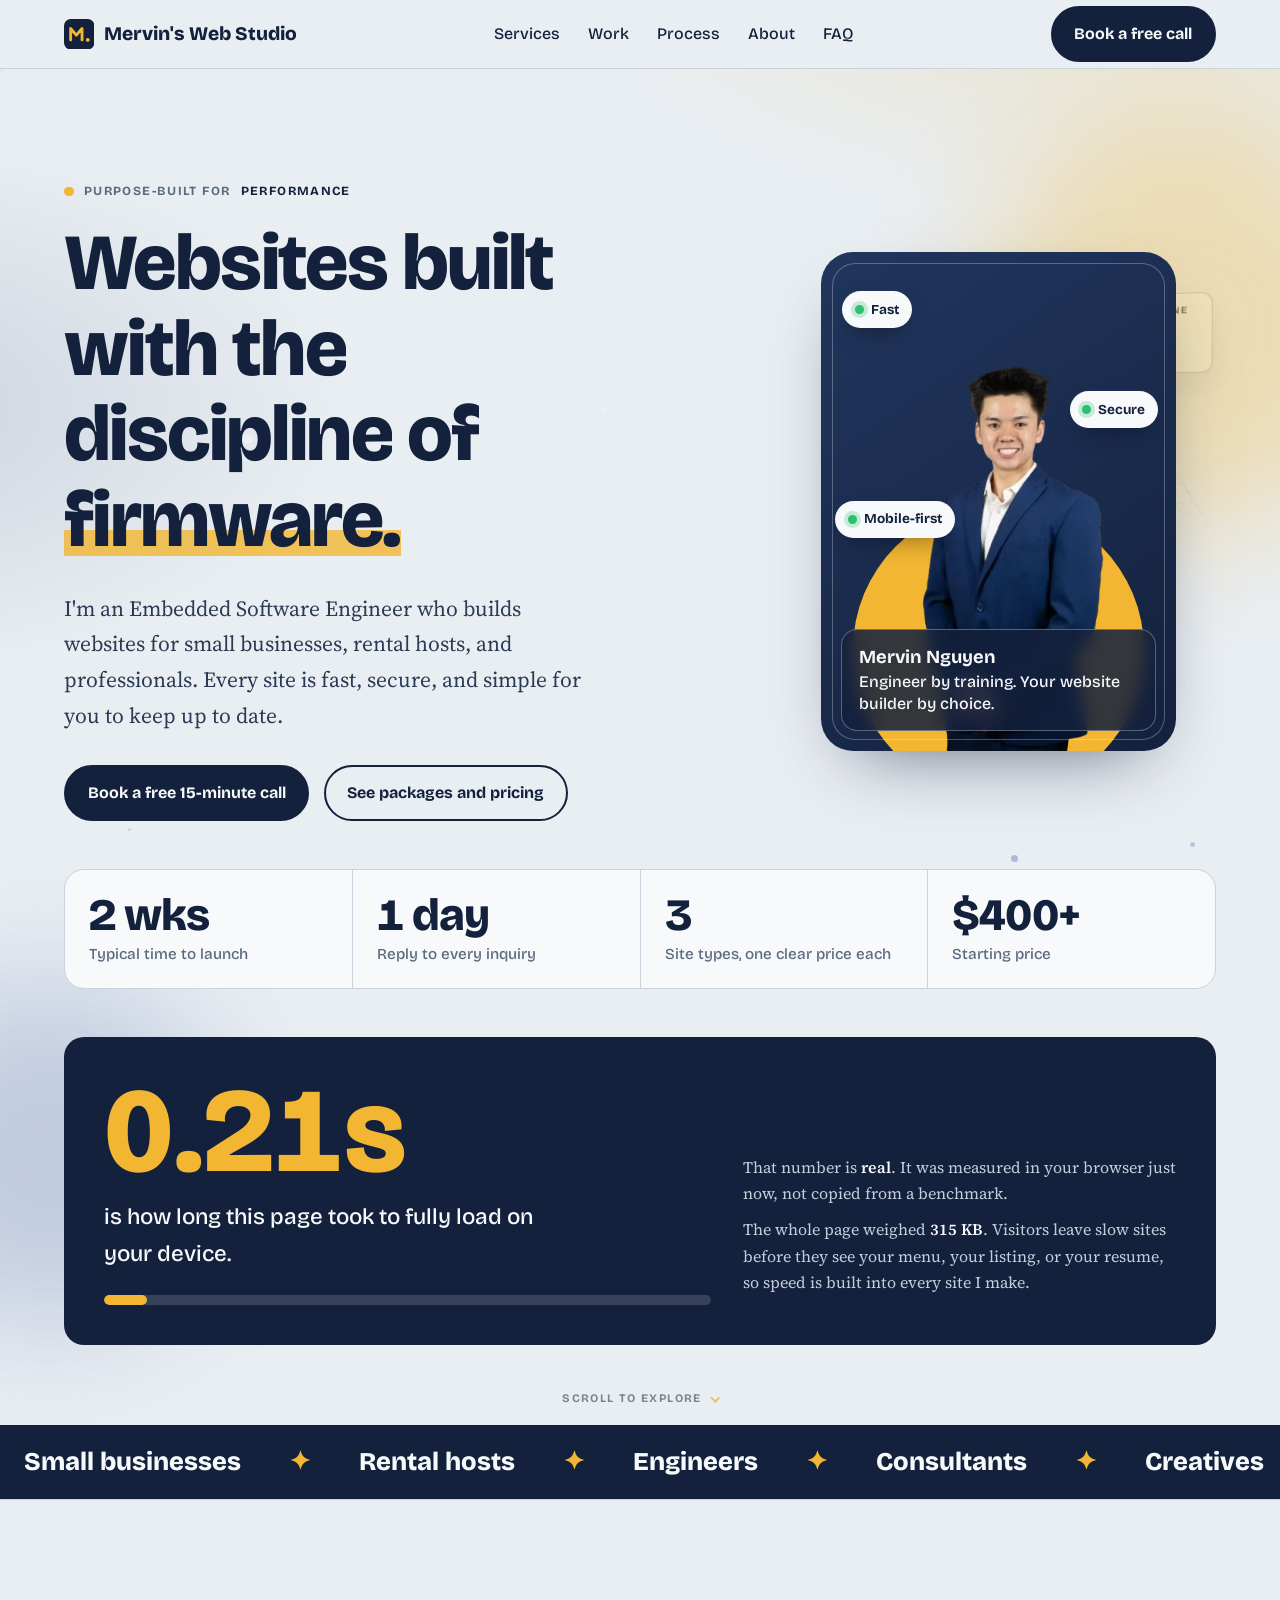
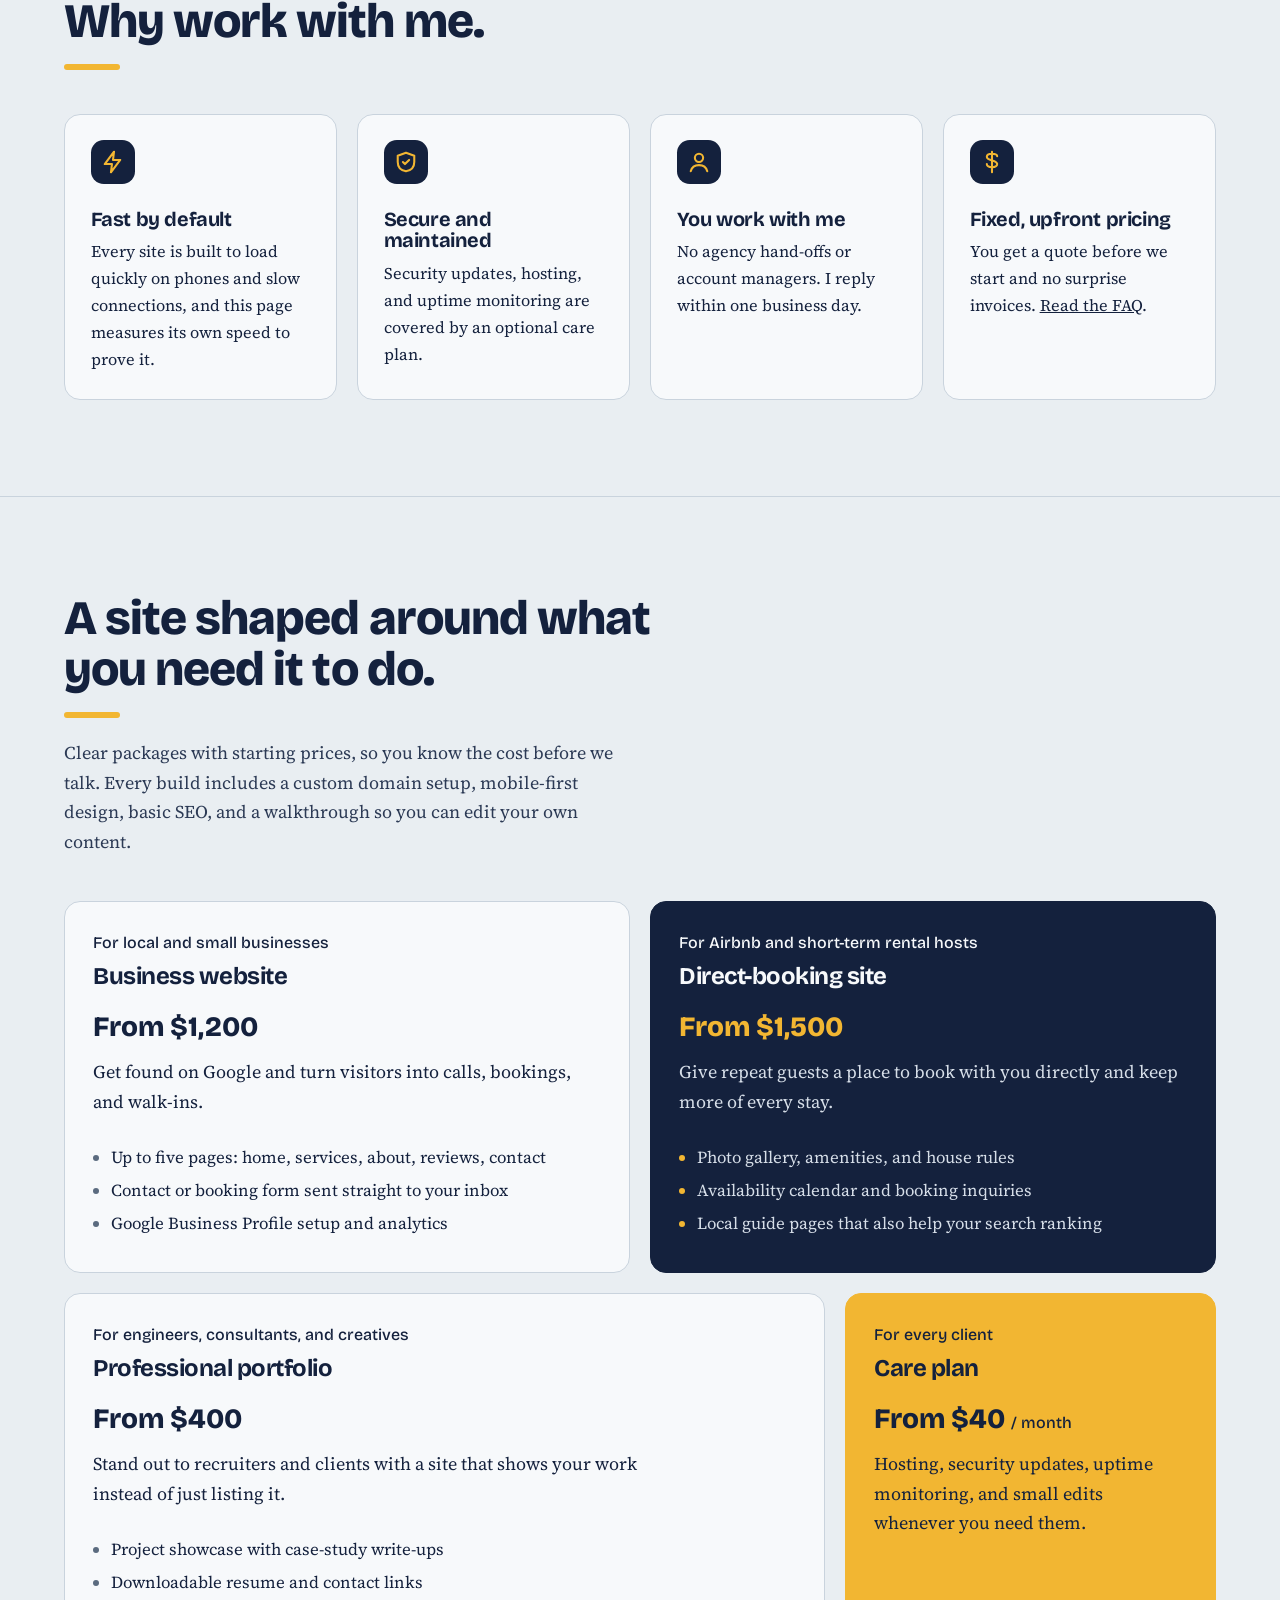
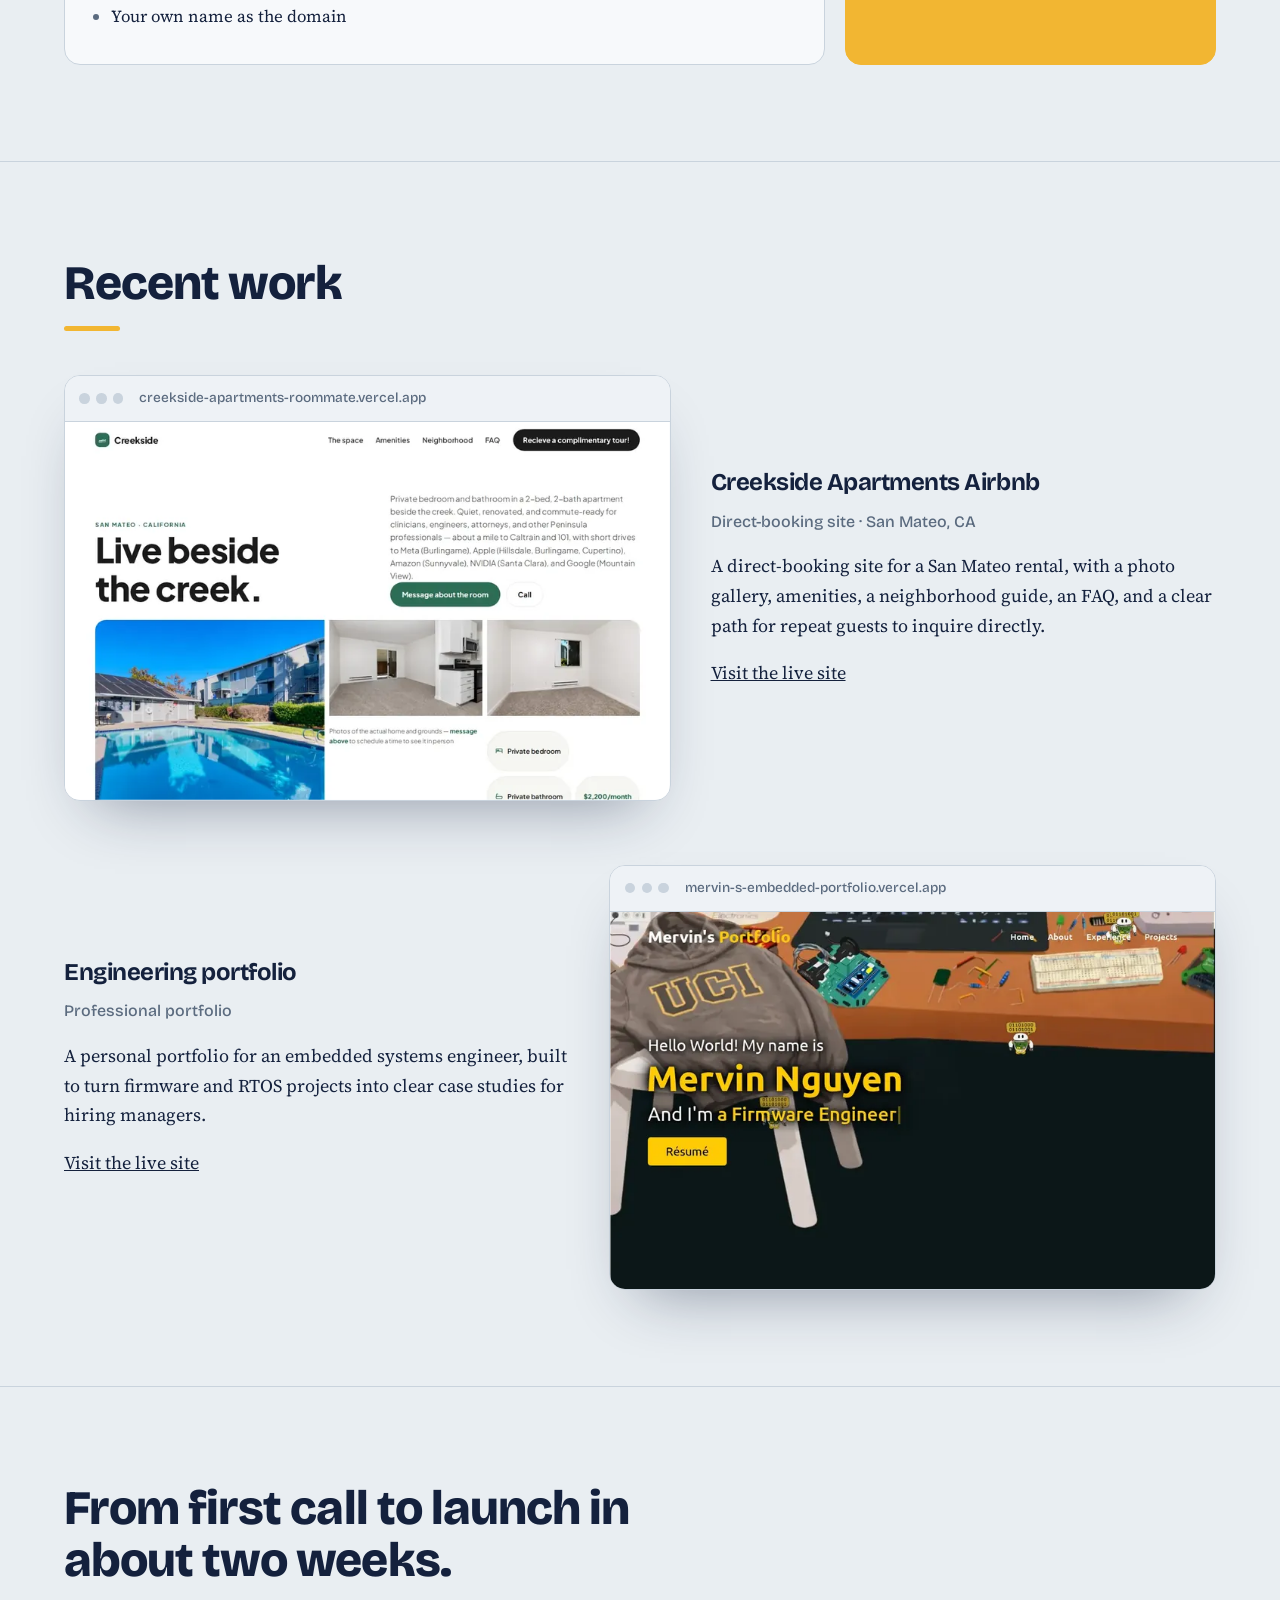
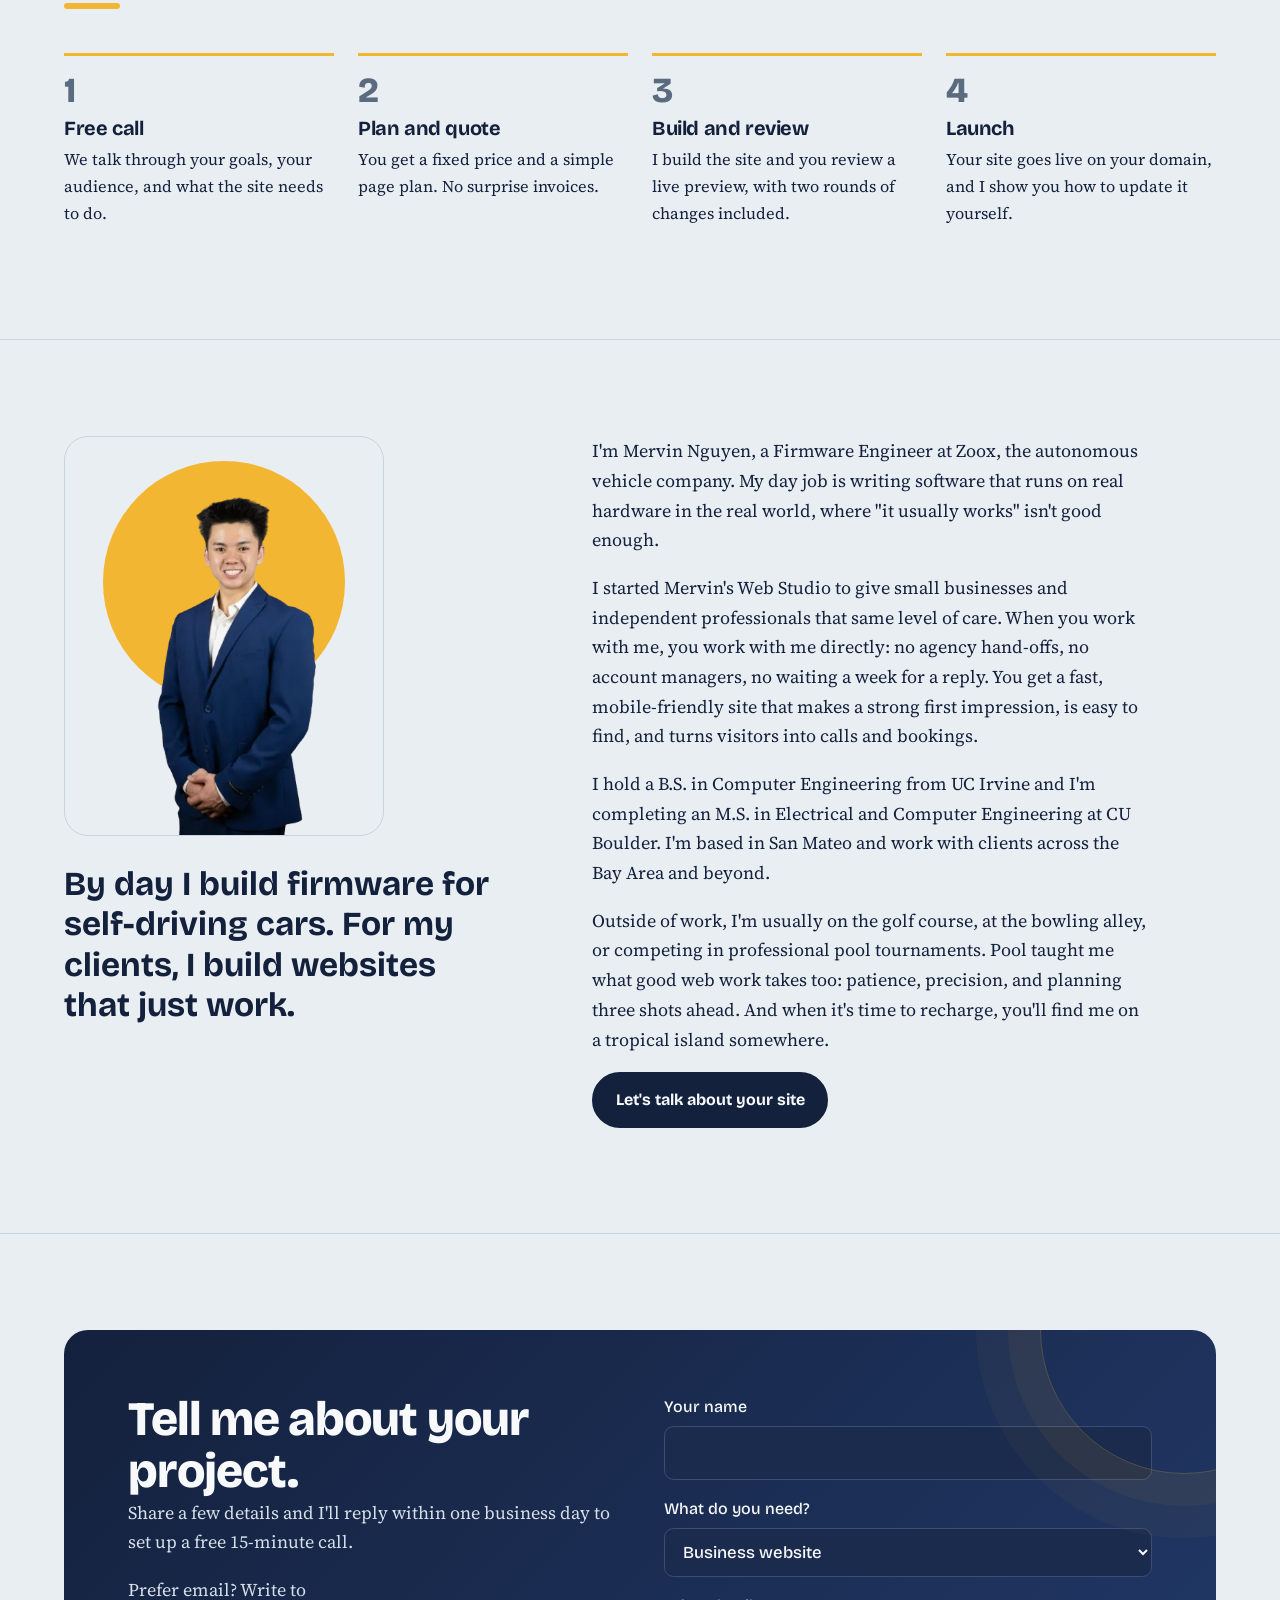
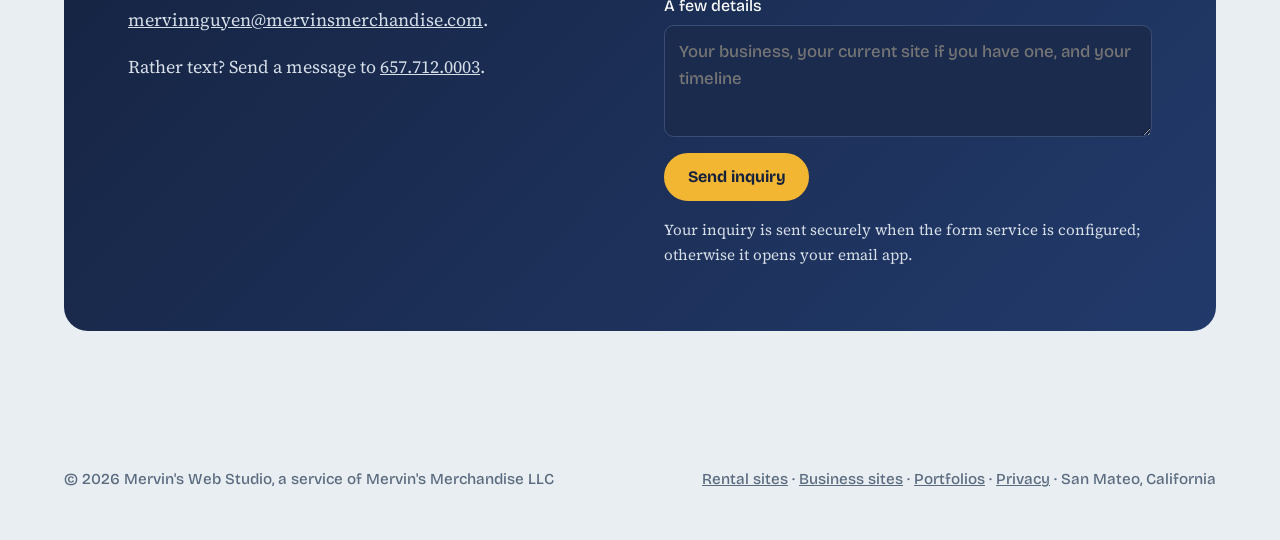
==== commit 02557c94: "Add futuristic 3D interface effects Co-authored-by: Copilot <223556219+Copilot@users.noreply.github." ====
--- a/index.html
+++ b/index.html
@@ -807,7 +807,7 @@
   window.addEventListener('scroll', toggleCta, { passive: true });
   toggleCta();
 </script>
-<script src="animations.js?v=6" defer></script>
+<script src="animations.js?v=7" defer></script>
 <script src="site-config.js" defer></script>
 <script src="analytics.js" defer></script>
 </body>
